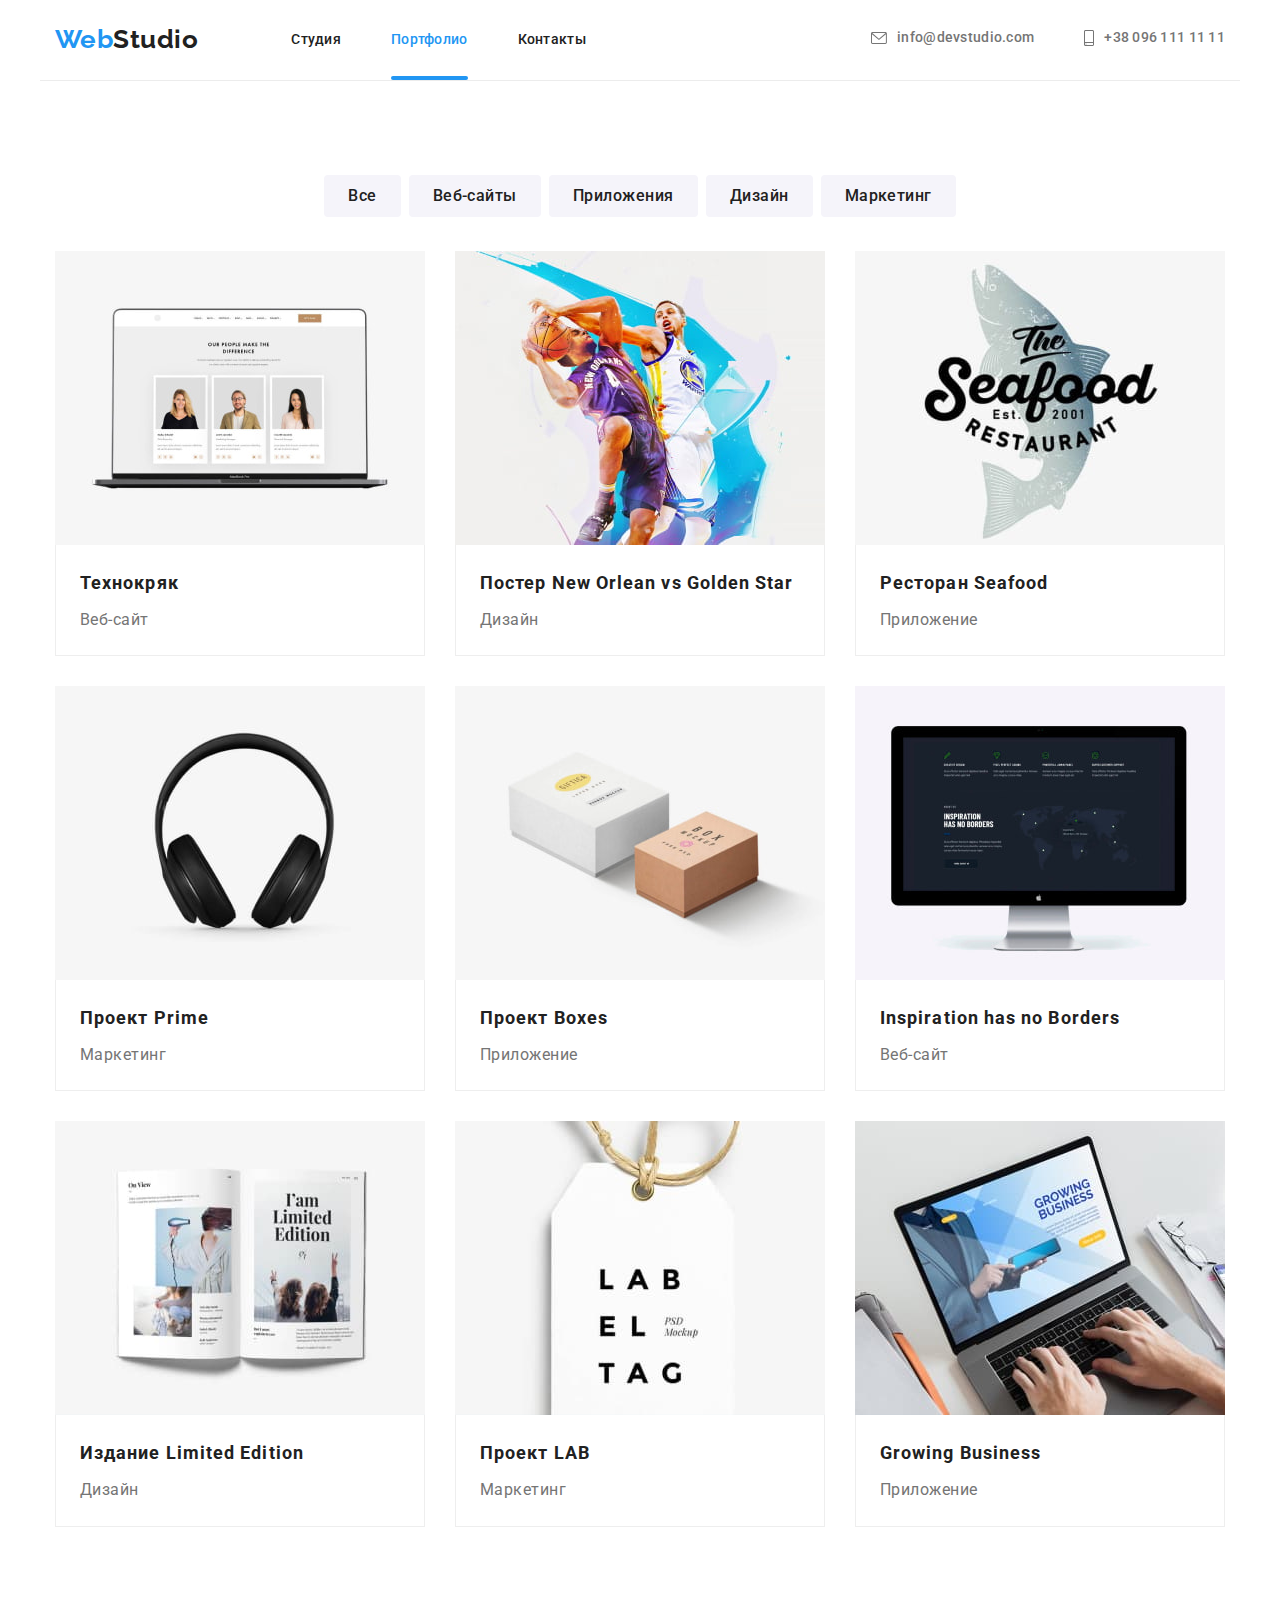
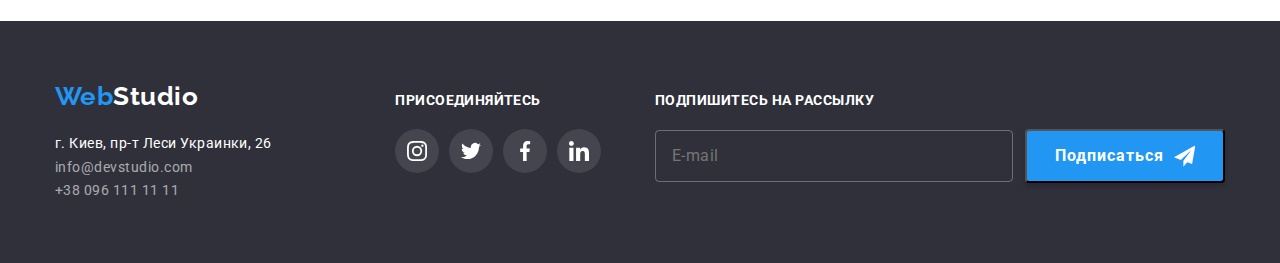
==== portfolio.html @ 42b2bc65 "added @media" ====
<!DOCTYPE html>
<html lang="ru">
    <head>
        <meta charset="UTF-8" />
        <meta name="viewport" content="width=device-width, initial-scale=1.0" />
        <link rel="preconnect" href="https://fonts.gstatic.com" />
        <link
            href="https://fonts.googleapis.com/css2?family=Raleway:wght@400;700&family=Roboto:wght@400;500;700;900&display=swap"
            rel="stylesheet"
        />
        <link rel="stylesheet" href="./css/main.min.css" />
        <title>Портфолио</title>
    </head>
    <body>
        <!--шапка сайта-->
        <header>
            <div class="container main-nav">
                <a href="/" class="logo"
                    ><span class="accent"> Web</span>Studio</a
                >
                <nav class="site-nav">
                    <ul class="nav-list">
                        <li class="nav-list__item">
                            <a href="./index.html" class="nav-list__link"
                                >Студия</a
                            >
                        </li>
                        <li class="nav-list__item">
                            <a href="" class="nav-list__link current"
                                >Портфолио</a
                            >
                        </li>
                        <li class="nav-list__item">
                            <a href="" class="nav-list__link">Контакты</a>
                        </li>
                    </ul>
                </nav>
                <address class="address-nav">
                    <ul class="address-list">
                        <li class="address-list__item">
                            <a
                                href="mailto:info@devstudio.com"
                                class="address-list__link"
                            >
                                <svg class="icon-mail">
                                    <use
                                        href="./images/symbol-defs.svg#icon-envelope"
                                    ></use>
                                </svg>
                                info@devstudio.com</a
                            >
                        </li>
                        <li class="address-list__item">
                            <a
                                href="tel:+380961111111"
                                class="address-list__link"
                            >
                                <svg class="icon-phone">
                                    <use
                                        href="./images/symbol-defs.svg#icon-smartphone"
                                    ></use>
                                </svg>
                                +38 096 111 11 11</a
                            >
                        </li>
                    </ul>
                </address>
            </div>
        </header>
        <main>
            <!--Портфолио-->
            <section class="portfolio container">
                <!-- Фильтр работ -->
                <ul class="button-list">
                    <li class="button-list__item">
                        <button type="button" class="button-list__button">
                            Все
                        </button>
                    </li>
                    <li class="button-list__item">
                        <button type="button" class="button-list__button">
                            Веб-сайты
                        </button>
                    </li>
                    <li class="button-list__item">
                        <button type="button" class="button-list__button">
                            Приложения
                        </button>
                    </li>
                    <li class="button-list__item">
                        <button type="button" class="button-list__button">
                            Дизайн
                        </button>
                    </li>
                    <li class="button-list__item">
                        <button type="button" class="button-list__button">
                            Маркетинг
                        </button>
                    </li>
                </ul>
                <!--Скрыть название секции-->
                <!-- <h1>Примеры работ</h1> -->
                <ul class="portfolio-list">
                    <li class="portfolio-list__item">
                        <a href="" class="portfolio-list__link">
                            <div class="thumb">
                                <img
                                    src="images/portfolio.jpg"
                                    alt="Дизайн веб-сайта Технокряк"
                                />
                                <div class="overlay">
                                    <p class="overlay__description">
                                        Технокряк это современная площадка
                                        распространения коронавируса. Компании
                                        используют эту платформу для цифрового
                                        шпионажа и атак на защищённые сервера
                                        конкурентов.
                                    </p>
                                </div>
                            </div>
                            <div class="card-content">
                                <h2 class="card-content__title">Технокряк</h2>
                                <p class="card-content__description">
                                    Веб-сайт
                                </p>
                            </div>
                        </a>
                    </li>
                    <li class="portfolio-list__item">
                        <a href="" class="portfolio-list__link">
                            <div class="thumb">
                                <img
                                    src="images/portfolio1.jpg"
                                    alt="Пример дизайна постера"
                                />
                                <div class="overlay">
                                    <p class="overlay__description">
                                        Технокряк это современная площадка
                                        распространения коронавируса. Компании
                                        используют эту платформу для цифрового
                                        шпионажа и атак на защищённые сервера
                                        конкурентов.
                                    </p>
                                </div>
                            </div>
                            <div class="card-content">
                                <h2 class="card-content__title">
                                    Постер New Orlean vs Golden Star
                                </h2>
                                <p class="card-content__description">Дизайн</p>
                            </div>
                        </a>
                    </li>
                    <li class="portfolio-list__item">
                        <a href="" class="portfolio-list__link">
                            <div class="thumb">
                                <img
                                    src="images/portfolio2.jpg"
                                    alt="Дизайна приложения Ресторан Seafood"
                                />
                                <div class="overlay">
                                    <p class="overlay__description">
                                        Технокряк это современная площадка
                                        распространения коронавируса. Компании
                                        используют эту платформу для цифрового
                                        шпионажа и атак на защищённые сервера
                                        конкурентов.
                                    </p>
                                </div>
                            </div>
                            <div class="card-content">
                                <h2 class="card-content__title">
                                    Ресторан Seafood
                                </h2>
                                <p class="card-content__description">
                                    Приложение
                                </p>
                            </div>
                        </a>
                    </li>
                    <li class="portfolio-list__item">
                        <a href="" class="portfolio-list__link">
                            <div class="thumb">
                                <img
                                    src="images/portfolio3.jpg"
                                    alt="Дизайн проекта Prime"
                                />
                                <div class="overlay">
                                    <p class="overlay__description">
                                        Технокряк это современная площадка
                                        распространения коронавируса. Компании
                                        используют эту платформу для цифрового
                                        шпионажа и атак на защищённые сервера
                                        конкурентов.
                                    </p>
                                </div>
                            </div>
                            <div class="card-content">
                                <h2 class="card-content__title">
                                    Проект Prime
                                </h2>
                                <p class="card-content__description">
                                    Маркетинг
                                </p>
                            </div>
                        </a>
                    </li>
                    <li class="portfolio-list__item">
                        <a href="" class="portfolio-list__link">
                            <div class="thumb">
                                <img
                                    src="images/portfolio4.jpg"
                                    alt="Приложение Boxes"
                                />
                                <div class="overlay">
                                    <p class="overlay__description">
                                        Технокряк это современная площадка
                                        распространения коронавируса. Компании
                                        используют эту платформу для цифрового
                                        шпионажа и атак на защищённые сервера
                                        конкурентов.
                                    </p>
                                </div>
                            </div>
                            <div class="card-content">
                                <h2 class="card-content__title">
                                    Проект Boxes
                                </h2>
                                <p class="card-content__description">
                                    Приложение
                                </p>
                            </div>
                        </a>
                    </li>
                    <li class="portfolio-list__item">
                        <a href="" class="portfolio-list__link">
                            <div class="thumb">
                                <img
                                    src="images/portfolio5.jpg"
                                    alt="Пример дизайна веб-сайта2"
                                />
                                <div class="overlay">
                                    <p class="overlay__description">
                                        Технокряк это современная площадка
                                        распространения коронавируса. Компании
                                        используют эту платформу для цифрового
                                        шпионажа и атак на защищённые сервера
                                        конкурентов.
                                    </p>
                                </div>
                            </div>
                            <div class="card-content">
                                <h2 class="card-content__title">
                                    Inspiration has no Borders
                                </h2>
                                <p class="card-content__description">
                                    Веб-сайт
                                </p>
                            </div>
                        </a>
                    </li>
                    <li class="portfolio-list__item">
                        <a href="" class="portfolio-list__link">
                            <div class="thumb">
                                <img
                                    src="images/portfolio6.jpg"
                                    alt="Дизайн издания Limited Edition"
                                />
                                <div class="overlay">
                                    <p class="overlay__description">
                                        Технокряк это современная площадка
                                        распространения коронавируса. Компании
                                        используют эту платформу для цифрового
                                        шпионажа и атак на защищённые сервера
                                        конкурентов.
                                    </p>
                                </div>
                            </div>
                            <div class="card-content">
                                <h2 class="card-content__title">
                                    Издание Limited Edition
                                </h2>
                                <p class="card-content__description">Дизайн</p>
                            </div>
                        </a>
                    </li>
                    <li class="portfolio-list__item">
                        <a href="" class="portfolio-list__link">
                            <div class="thumb">
                                <img
                                    src="images/portfolio7.jpg"
                                    alt="Дизайн проекта LAB"
                                />
                                <div class="overlay">
                                    <p class="overlay__description">
                                        Технокряк это современная площадка
                                        распространения коронавируса. Компании
                                        используют эту платформу для цифрового
                                        шпионажа и атак на защищённые сервера
                                        конкурентов.
                                    </p>
                                </div>
                            </div>
                            <div class="card-content">
                                <h2 class="card-content__title">Проект LAB</h2>
                                <p class="card-content__description">
                                    Маркетинг
                                </p>
                            </div>
                        </a>
                    </li>
                    <li class="portfolio-list__item">
                        <a href="" class="portfolio-list__link">
                            <div class="thumb">
                                <img
                                    src="images/portfolio8.jpg"
                                    alt=" Дизайн приложения Growing Business"
                                />
                                <div class="overlay">
                                    <p class="overlay__description">
                                        Технокряк это современная площадка
                                        распространения коронавируса. Компании
                                        используют эту платформу для цифрового
                                        шпионажа и атак на защищённые сервера
                                        конкурентов.
                                    </p>
                                </div>
                            </div>
                            <div class="card-content">
                                <h2 class="card-content__title">
                                    Growing Business
                                </h2>
                                <p class="card-content__description">
                                    Приложение
                                </p>
                            </div>
                        </a>
                    </li>
                </ul>
            </section>
        </main>
        <!--футер-->
        <footer>
            <div class="container">
                <div class="footer-address">
                    <a href="/" class="logo footer__logo"
                        ><span class="accent">Web</span>Studio</a
                    >
                    <ul class="footer-address__list">
                        <li class="footer-address__item">
                            г. Киев, пр-т Леси Украинки, 26
                        </li>
                        <li class="footer-address__item">
                            <a
                                href="mailto:info@devstudio.com"
                                class="footer-address__link"
                                >info@devstudio.com</a
                            >
                        </li>
                        <li class="footer-address__item">
                            <a
                                href="tel:+380961111111"
                                class="footer-address__link"
                                >+38 096 111 11 11</a
                            >
                        </li>
                    </ul>
                </div>
                <div class="footer-social">
                    <p class="footer-social__title">присоединяйтесь</p>
                    <ul class="social-list footer-social__list">
                        <li class="social-list__item">
                            <a href="" class="social-list__link  footer-social__link">
                                <svg class="social-list__icon footer-social__icon">
                                    <use
                                        href="./images/symbol-defs.svg#icon-instagram"
                                    ></use>
                                </svg>
                            </a>
                        </li>
                        <li class="social-list__item">
                            <a href="" class="social-list__link  footer-social__link">
                                <svg class="social-list__icon footer-social__icon">
                                    <use
                                        href="./images/symbol-defs.svg#icon-twitter"
                                    ></use>
                                </svg>
                            </a>
                        </li>
                        <li class="social-list__item">
                            <a href="" class="social-list__link footer-social__link">
                                <svg class="social-list__icon footer-social__icon">
                                    <use
                                        href="./images/symbol-defs.svg#icon-facebook"
                                    ></use>
                                </svg>
                            </a>
                        </li>
                        <li class="social-list__item">
                            <a href="" class="social-list__link footer-social__link">
                                <svg class="social-list__icon footer-social__icon">
                                    <use
                                        href="./images/symbol-defs.svg#icon-linkedin"
                                    ></use>
                                </svg>
                            </a>
                        </li>
                    </ul>
                </div>
                <form class="footer-form">
                    <p class="footer-form__title">Подпишитесь на рассылку</p>
                    <div class="mail-form">
                        <input
                            type="email"
                            class="mail-form__input"
                            name="email"
                            id="email"
                            placeholder="E-mail"
                        />
                        <button type="submit" class="button">
                            Подписаться
                            <svg class="button__icon">
                                <use
                                    href="./images/iconModal-defs.svg#icon-send"
                                ></use>
                            </svg>
                        </button>
                    </div>
                </form>
            </div>
        </footer>
    </body>
</html>
---- css/main.min.css ----
/*! modern-normalize v1.0.0 | MIT License | https://github.com/sindresorhus/modern-normalize */*,*::before,*::after{box-sizing:border-box}:root{-moz-tab-size:4;tab-size:4}html{line-height:1.15;-webkit-text-size-adjust:100%}body{margin:0}body{font-family:system-ui,-apple-system,"Segoe UI",Roboto,Helvetica,Arial,sans-serif,"Apple Color Emoji","Segoe UI Emoji"}hr{height:0;color:inherit}abbr[title]{text-decoration:underline dotted}b,strong{font-weight:bolder}code,kbd,samp,pre{font-family:ui-monospace, SFMono-Regular, Consolas, 'Liberation Mono', Menlo, monospace;font-size:1em}small{font-size:80%}sub,sup{font-size:75%;line-height:0;position:relative;vertical-align:baseline}sub{bottom:-0.25em}sup{top:-0.5em}table{text-indent:0;border-color:inherit}button,input,optgroup,select,textarea{font-family:inherit;font-size:100%;line-height:1.15;margin:0}button,select{text-transform:none}button,[type='button'],[type='reset'],[type='submit']{-webkit-appearance:button}::-moz-focus-inner{border-style:none;padding:0}:-moz-focusring{outline:1px dotted ButtonText}:-moz-ui-invalid{box-shadow:none}legend{padding:0}progress{vertical-align:baseline}::-webkit-inner-spin-button,::-webkit-outer-spin-button{height:auto}[type='search']{-webkit-appearance:textfield;outline-offset:-2px}::-webkit-search-decoration{-webkit-appearance:none}::-webkit-file-upload-button{-webkit-appearance:button;font:inherit}summary{display:list-item}body{color:#757575;background-color:#fff;font-family:Roboto,sans-serif;letter-spacing:0.03em}h1,h2,h3{margin-top:0;margin-bottom:0}h3{margin-bottom:10px}a{text-decoration:none;font-style:normal}ul{list-style:none;padding-left:0;margin-top:0;margin-bottom:0}img{display:block;width:100%;height:auto}.container{padding-left:15px;padding-right:15px;margin:0 auto}@media screen and (min-width: 480px){.container{width:480px}}@media screen and (min-width: 768px){.container{width:768px}}@media screen and (min-width: 1200px){.container{width:1200px}}.header{margin-top:0;margin-bottom:0}.container.main-nav{display:flex;align-items:center}.site-nav{display:flex;align-items:center}.nav-list{display:flex;font-weight:500;font-size:14px;line-height:1.14;letter-spacing:0.02em;margin-top:0;margin-bottom:0;padding-left:0%}.nav-list__item:not(:last-child){margin-right:50px}.nav-list__link{position:relative;display:block;padding:32px 0;color:#212121}.nav-list__link:visited{color:#212121}.nav-list__link,.address-list__link{transition:color 250ms cubic-bezier(0.4, 0, 0.2, 1)}.nav-list__link:hover,.nav-list__link:focus,.nav-list__link.current,.address-list__link:hover,.address-list__link:focus{color:#2196f3}.nav-list__link.current::after{position:absolute;left:0;bottom:0;display:flex;content:"";width:100%;height:4px;background-color:#2196f3;border-radius:2px}.address-list{display:flex;padding-left:0;margin-top:0;margin-bottom:0}.address-nav{margin-left:auto}.address-list__item:not(:last-child){margin-right:50px}.address-list__link{display:inline-flex;align-items:center;color:#757575;font-weight:500;font-size:14px;line-height:1.14;letter-spacing:0.02em}.icon-mail,.icon-phone{fill:currentColor;width:16px;height:12px;margin-right:10px}.icon-phone{width:10px;height:16px}.logo{color:#212121;font-family:Raleway,sans-serif;font-weight:700;font-size:26px;line-height:1.2;margin-top:0;margin-bottom:0;margin-right:93px}.accent{color:#2196f3}.button{display:flex;justify-content:center;align-items:center;margin:auto;padding:10px 28px;width:200px;color:#fff;background-color:#2196f3;box-shadow:0px 4px 4px rgba(0,0,0,0.15);border-radius:4px;font-style:normal;font-weight:700;font-size:16px;line-height:1.87;letter-spacing:0.06em;cursor:pointer}.hero{max-width:1600px;height:600px;margin-right:auto;margin-left:auto;text-align:center;padding-top:200px;padding-bottom:200px;background-color:#2f303a;background-image:linear-gradient(to right, rgba(47,48,58,0.4), rgba(47,48,58,0.4)),url(../images/hero.jpg);background-position:center;background-size:cover}.hero__title{color:#fff;font-weight:900;font-size:44px;line-height:1.36;letter-spacing:0.06em;margin-top:0;margin-bottom:30px}.features .container{padding-top:94px;padding-bottom:94px}.features-list{display:flex}.features-list__item{width:270px}.features-list__item:not(:last-child){margin-right:30px}.icon-background{display:flex;justify-content:center;align-items:center;width:270px;height:120px;margin-bottom:30px;background-color:#f5f4fa}.features__icon{width:70px;height:70px}.features__title{text-transform:uppercase;color:#212121;font-weight:700;font-size:14px;line-height:1.14}.features__description{font-weight:400;font-size:14px;line-height:1.7;margin-top:0;margin-bottom:0}.about-us .container{padding-bottom:94px}.about-us__title{color:#212121;font-weight:700;font-size:36px;line-height:1.16;text-align:center;margin-bottom:50px}.about-us__list{display:flex;padding:0;margin:0}.about-us__item{position:relative;width:370px}.about-us__item:not(:last-child){margin-right:30px}.about-us__description{position:absolute;left:0;bottom:0%;display:inline-flex;justify-content:center;align-items:center;width:370px;height:70px;margin-top:0;margin-bottom:0;color:#fff;background-color:rgba(47,48,58,0.8);font-style:normal;font-weight:700;font-size:14px;line-height:1.14;letter-spacing:0.03em;text-transform:uppercase}.about-team{padding-top:94px;padding-bottom:94px;background-color:#f5f4fa}.about-team__list{display:flex}.about-team__item{width:270px;background-color:#fff;box-shadow:0px 1px 3px rgba(0,0,0,0.12),0px 1px 1px rgba(0,0,0,0.14),0px 2px 1px rgba(0,0,0,0.2);border-radius:0px 0px 4px 4px}.about-team__item:not(:last-child){margin-right:30px}.team-card{padding:30px}.name{margin-bottom:10px;color:#212121;font-weight:500;font-size:16px;line-height:1.9;text-align:center}.position{margin-top:0;margin-bottom:16px;font-weight:400;font-size:16px;line-height:1.9;text-align:center}.social-list{display:flex}.social-list__item:not(:last-child){margin-right:10px}.social-list__link{display:flex;justify-content:center;align-items:center;color:#afb1b8;width:44px;height:44px;border-radius:50%;transition:background-color 250ms cubic-bezier(0.4, 0, 0.2, 1),color 250ms cubic-bezier(0.4, 0, 0.2, 1)}.social-list__link:visited{color:#afb1b8}.social-list__link:hover,.social-list__link:focus{background-color:#2196f3;color:#fff}.social-list__icon{fill:currentColor;width:20px;height:20px}.client{padding-top:94px;padding-bottom:94px}.client-list{display:flex;margin:0}.client-list__item:not(:first-child){margin-left:30px}.client-list__link{display:flex;justify-content:center;align-items:center;color:#afb1b8;width:170px;height:90px;border:1px solid #afb1b8;border-radius:4px;transition:border-color 250ms cubic-bezier(0.4, 0, 0.2, 1),color 250ms cubic-bezier(0.4, 0, 0.2, 1)}.client-list__link:visited{color:#afb1b8}.client-list__link:hover,.client-list__link:focus{border-color:#2196f3;color:#2196f3}.client-list__icon{width:90px;height:45px;fill:currentColor}.backdrop.is-hidden{opacity:0;pointer-events:none}.backdrop{position:fixed;top:0;left:0;width:100%;height:100%;background-color:rgba(0,0,0,0.2);opacity:1;transition:opacity 250ms cubic-bezier(0.4, 0, 0.2, 1)}.modal{position:absolute;top:50%;left:50%;transform:translate(-50%, -50%);min-width:528px;min-height:581px;padding:40px;background-color:#fff}.close{position:absolute;top:8px;right:8px;padding:8px;width:30px;height:30px;color:#000000;background-color:transparent;border:1px solid rgba(0,0,0,0.1);border-radius:50%}.iconClose{position:absolute;top:50%;left:50%;transform:translate(-50%, -50%);width:18px;height:18px;transition:fill 250ms cubic-bezier(0.4, 0, 0.2, 1)}.close:hover .iconClose,.close:focus .iconClose{fill:#2196f3}.inputField{display:block;margin-bottom:10px}.inputBox{position:relative;color:#212121;transition:color 250ms cubic-bezier(0.4, 0, 0.2, 1)}.inputBox:focus-within{color:#2196f3}.form-modal__title{margin-top:0;margin-bottom:12px;color:#212121;font-style:normal;font-weight:700;font-size:20px;line-height:1.15;text-align:center;letter-spacing:0.03em}.inputTitle{display:block;margin-top:0;margin-bottom:4px;font-style:normal;font-weight:400;font-size:12px;line-height:1.16;letter-spacing:0.01em}.inputBox input{width:100%;padding:11px 0 11px 42px;border:1px solid rgba(33,33,33,0.2);border-radius:4px;transition:border-color 250ms cubic-bezier(0.4, 0, 0.2, 1)}.form-modal input:focus,.textareaField textarea:focus{border-color:#2196f3;cursor:pointer;outline:0}.iconFormModal{position:absolute;top:50%;left:12px;transform:translateY(-50%);width:18px;height:18px;fill:currentColor}.textareaField{margin-bottom:20px}.textarea{padding:12px 16px;resize:none;border:1px solid rgba(33,33,33,0.2);border-radius:4px;transition:border-color 250ms cubic-bezier(0.4, 0, 0.2, 1)}.textarea::placeholder{font-size:14px;line-height:1.14;color:rgba(117,117,117,0.5)}.checkboxField{display:flex;justify-content:center;align-items:center;margin-bottom:30px;cursor:pointer}input:checked+.agreement::before{background-color:#2196f3;background-image:url(../images/icon-check.svg);background-origin:border-box}.visually-hidden{position:absolute;clip:rect(0 0 0 0);width:1px;height:1px;margin:-1px}.agreement::before{content:"";display:inline-block;margin-right:8px;width:16px;height:15px;background-image:url(../images/square.svg);background-size:contain;background-repeat:no-repeat;background-position:center}.agreement{display:flex;align-items:center;font-weight:400;font-size:14px;line-height:1.71;letter-spacing:0.03em}.checkboxField a{color:#2196f3;text-decoration:underline}footer{background-color:#2f303a}footer .container{display:flex;justify-content:space-between;align-items:baseline;padding-top:60px;padding-bottom:60px}.footer__logo{display:inline-block;margin-right:0;margin-bottom:20px;color:#fff}.footer-address__list{font-style:normal}.footer-address__link,.footer-address__item{color:rgba(255,255,255,0.6);font-weight:400;font-size:14px;line-height:1.7}.footer-address__item{color:#fff}.footer-social{margin-left:70px}.footer-social__title{margin-top:0;margin-bottom:20px;color:#fff;font-weight:700;font-size:14px;line-height:1.14;letter-spacing:0.03em;text-transform:uppercase}.footer-social__link{background-color:rgba(255,255,255,0.1);transition:background-color 250ms cubic-bezier(0.4, 0, 0.2, 1)}.footer-social__icon{fill:#fff}.footer-form{width:570px}.footer-form__title{display:block;margin-top:0;margin-bottom:20px;font-style:normal;font-weight:700;font-size:14px;line-height:1.14;text-transform:uppercase;color:#fff}.mail-form{display:flex;align-items:center}.mail-form__input{width:358px;padding:15px 0 15px 16px;margin-right:12px;background-color:transparent;font-style:normal;font-weight:400;font-size:16px;line-height:1.25;letter-spacing:0.03em;color:rgba(255,255,255,0.6);border:1px solid rgba(255,255,255,0.3);border-radius:4px}.button__icon{margin-left:10px;width:24px;height:24px}.portfolio.container{padding-top:94px;padding-bottom:94px;border-top:1px solid #ececec}.button-list{display:flex;margin-top:0;margin-bottom:34px;justify-content:center}.button-list__button{color:#212121;background-color:#f5f4fa;font-weight:500;font-size:16px;line-height:1.6;letter-spacing:0.03em;border-radius:4px;border-color:transparent;padding:6px 22px;cursor:pointer;transition:background-color 250ms cubic-bezier(0.4, 0, 0.2, 1),color 250ms cubic-bezier(0.4, 0, 0.2, 1),box-shadow 250ms cubic-bezier(0.4, 0, 0.2, 1)}.button-list__button:hover,.button-list__button:focus{color:#fff;background-color:#2196f3;box-shadow:0px 3px 1px rgba(0,0,0,0.1),0px 1px 2px rgba(0,0,0,0.08),0px 2px 2px rgba(0,0,0,0.12)}.button-list__item:not(:last-child){margin-right:8px}.portfolio-list{padding-left:0;margin-top:0;margin-bottom:0;display:flex;flex-wrap:wrap}.portfolio-list__item{width:calc((100% - 60px) / 3);min-height:404px;margin-right:30px;margin-bottom:30px}.portfolio-list__link{display:block}.portfolio-list__link:hover,.portfolio-list__link:focus{box-shadow:0px 1px 1px rgba(0,0,0,0.12),0px 4px 4px rgba(0,0,0,0.06),1px 4px 6px rgba(0,0,0,0.16)}.portfolio-list__item:nth-child(3n){margin-right:0}.portfolio-list__item:nth-last-child(-n+3){margin-bottom:0}.card-content{border-right-width:1px;border-right-style:solid;border-right-color:#eeeeee;border-bottom-width:1px;border-bottom-style:solid;border-bottom-color:#eeeeee;border-left-width:1px;border-left-style:solid;border-left-color:#eeeeee;padding:20px 24px}.card-content__title{margin-bottom:4px;color:#212121;font-weight:700;font-size:18px;line-height:2;letter-spacing:0.06em}.card-content__description{margin:0;color:#757575;font-weight:400;font-size:16px;line-height:1.9;letter-spacing:0.03em}.thumb{position:relative;overflow:hidden}.overlay{position:absolute;top:0;left:0;transform:translateY(100%);transition:transform 250ms cubic-bezier(0.4, 0, 0.2, 1);width:100%;height:100%;padding:24px 63px;background-color:rgba(33,150,243,0.9)}.portfolio-list__link:hover .overlay{transform:translateY(0)}.overlay__description{margin-top:0;margin-bottom:0;font-style:normal;font-weight:400;font-size:18px;line-height:1.56;letter-spacing:0.03em;color:#fff}
/*# sourceMappingURL=main.min.css.map */
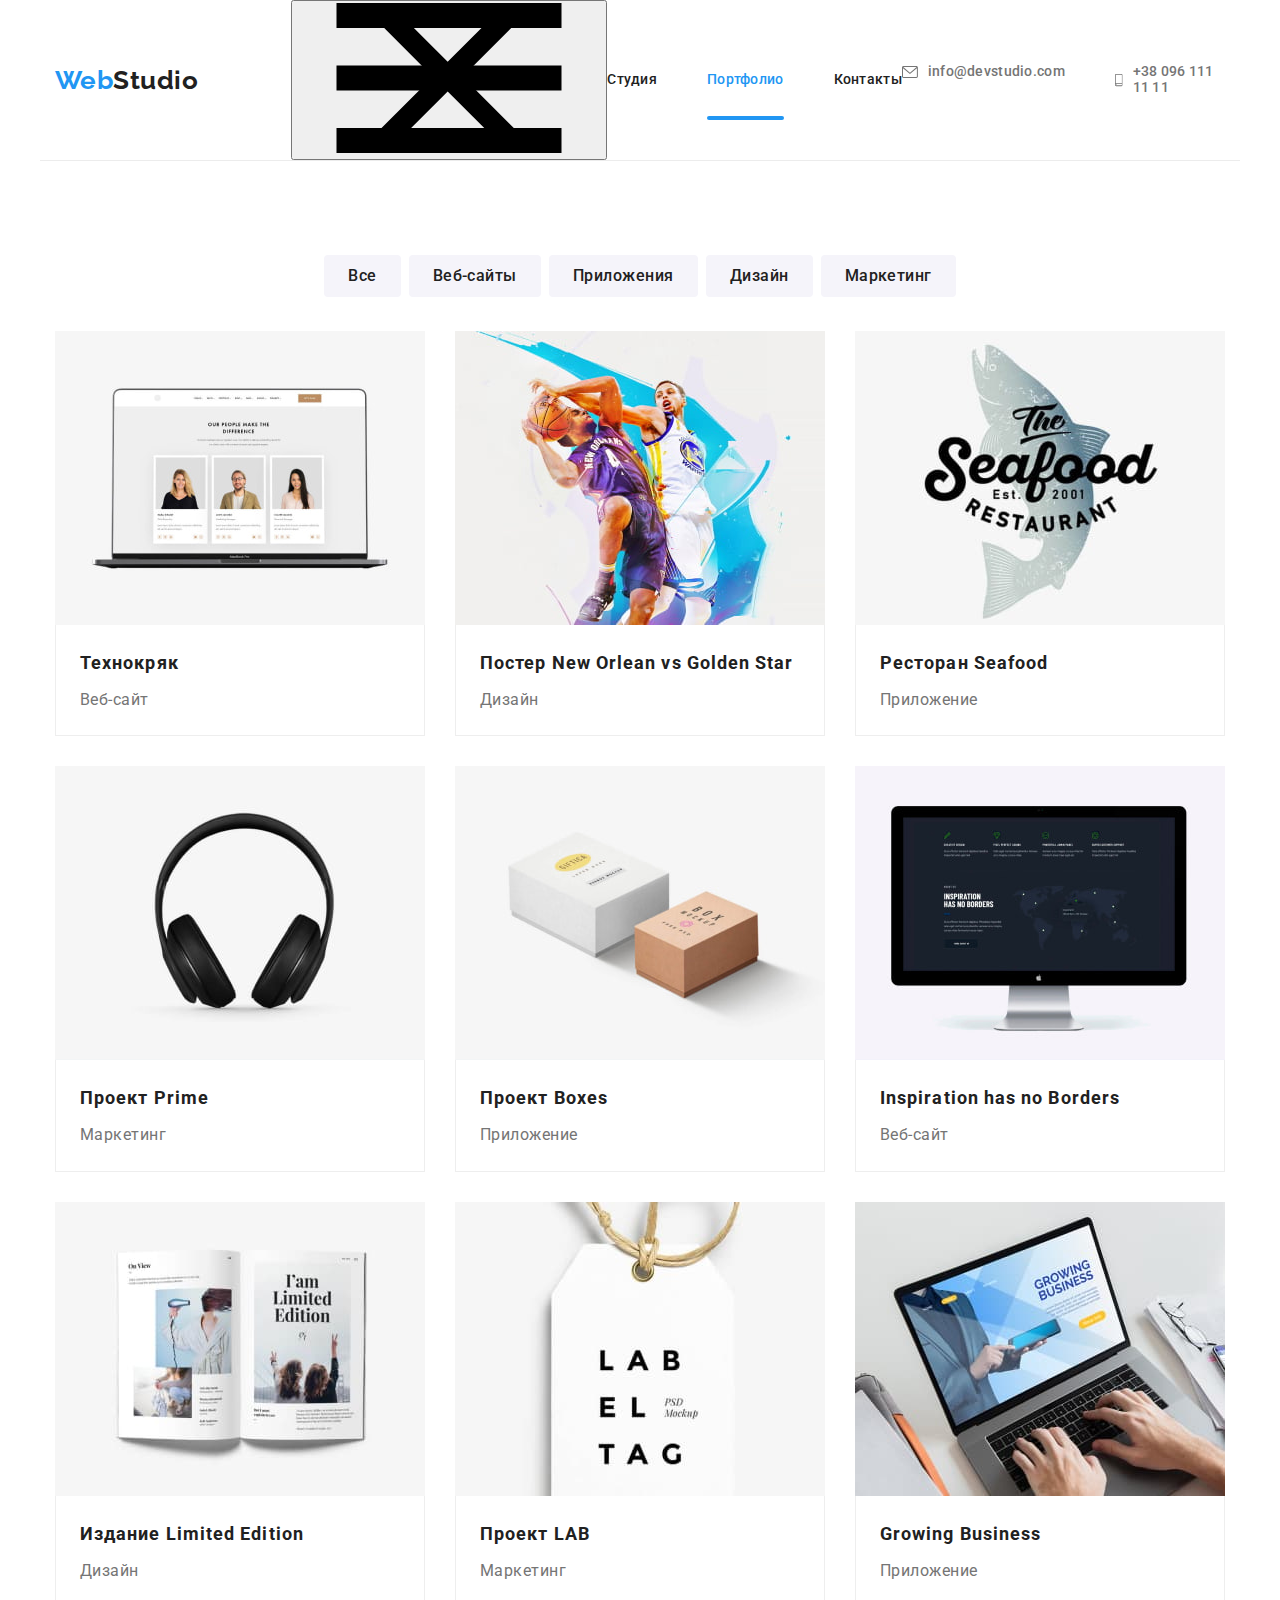
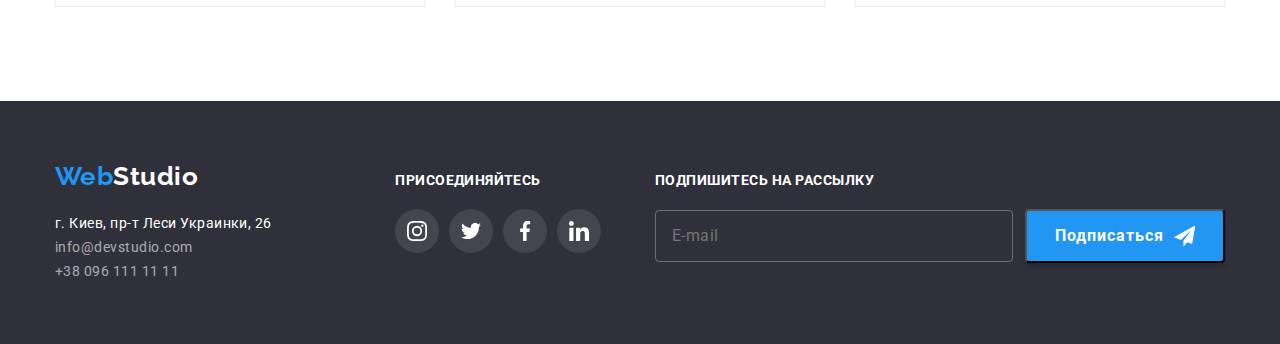
==== commit 9b750b49: "added menu.js" ====
--- a/portfolio.html
+++ b/portfolio.html
@@ -18,6 +18,12 @@
                 <a href="/" class="logo"
                     ><span class="accent"> Web</span>Studio</a
                 >
+                <button type="button" class="menu-button">
+                    <svg class="menu-icon" aria-label="Переключатель мобильного меню">
+                        <use href="./images/iconModal-defs.svg#icon-menu" class="menu-icon"></use>
+                        <use href="./images/iconModal-defs.svg#icon-close_menu" class="menu-close"></use>
+                    </svg>
+                </button>
                 <nav class="site-nav">
                     <ul class="nav-list">
                         <li class="nav-list__item">
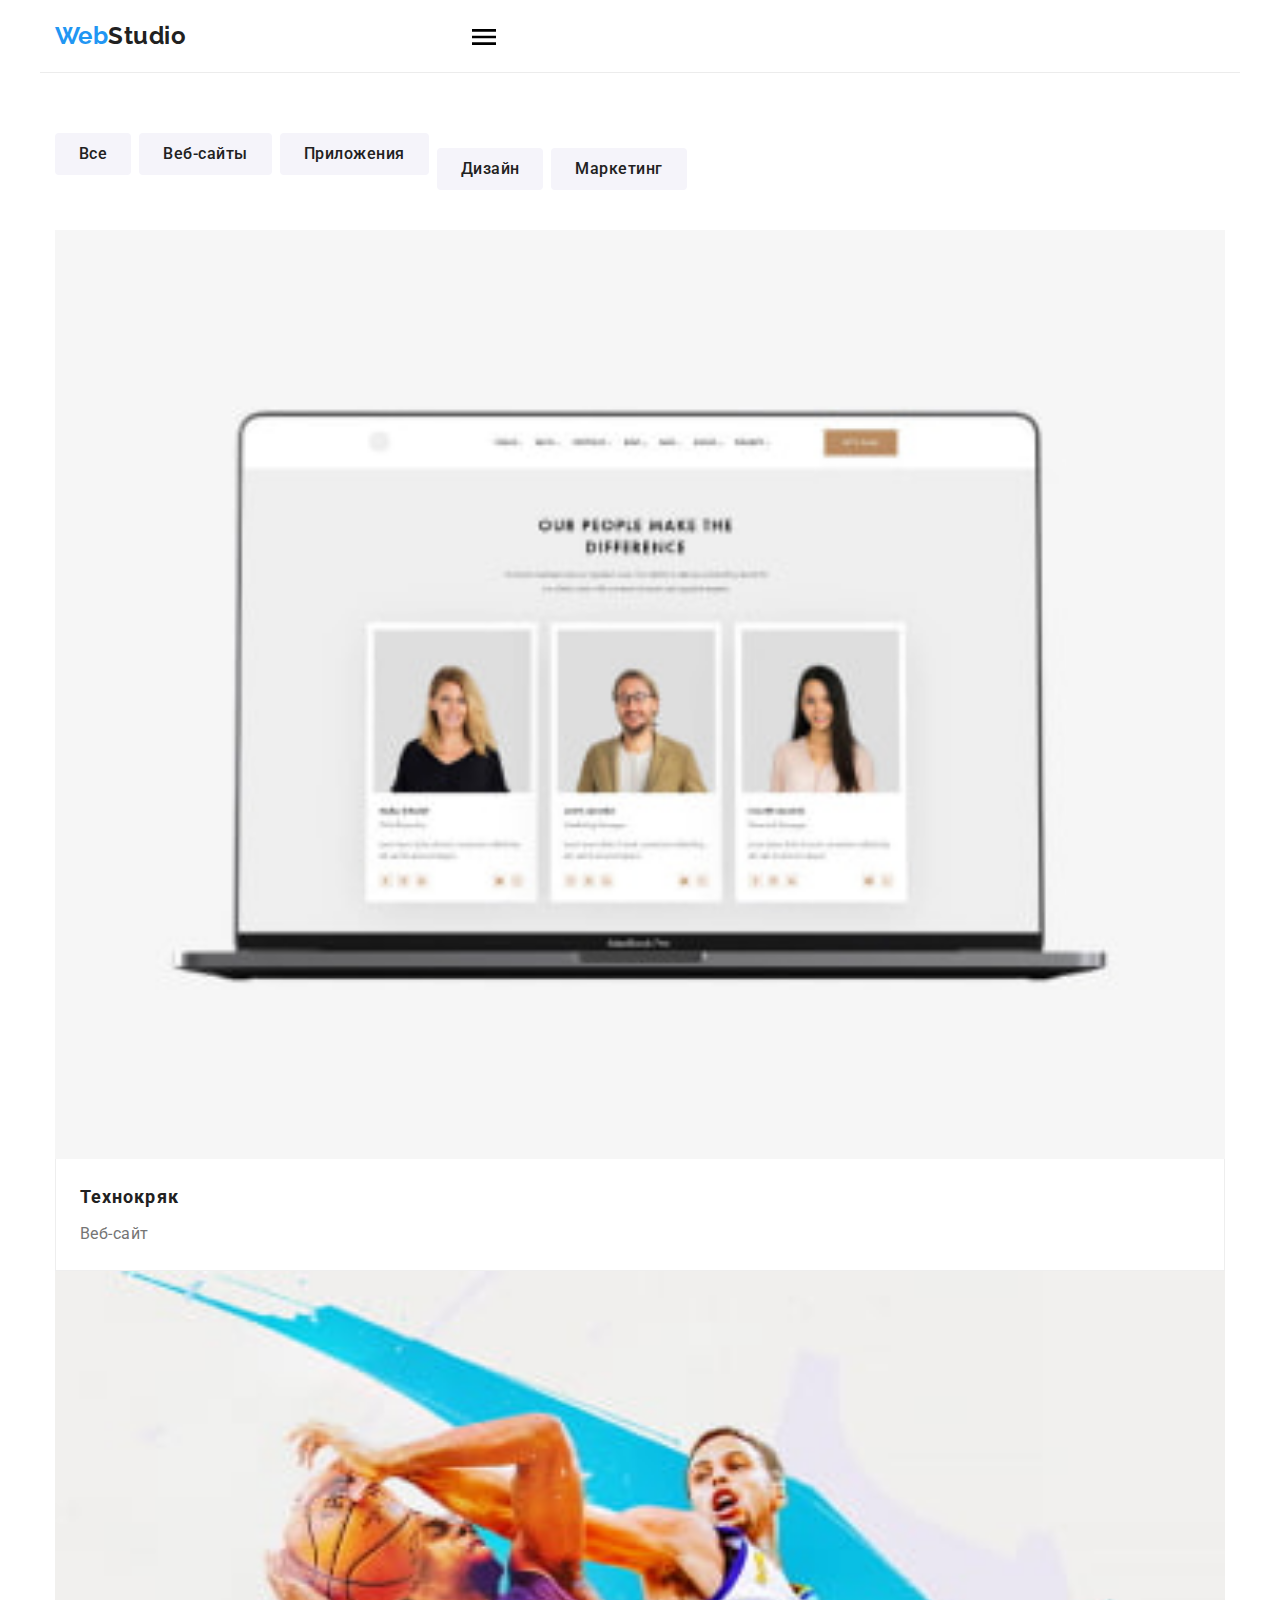
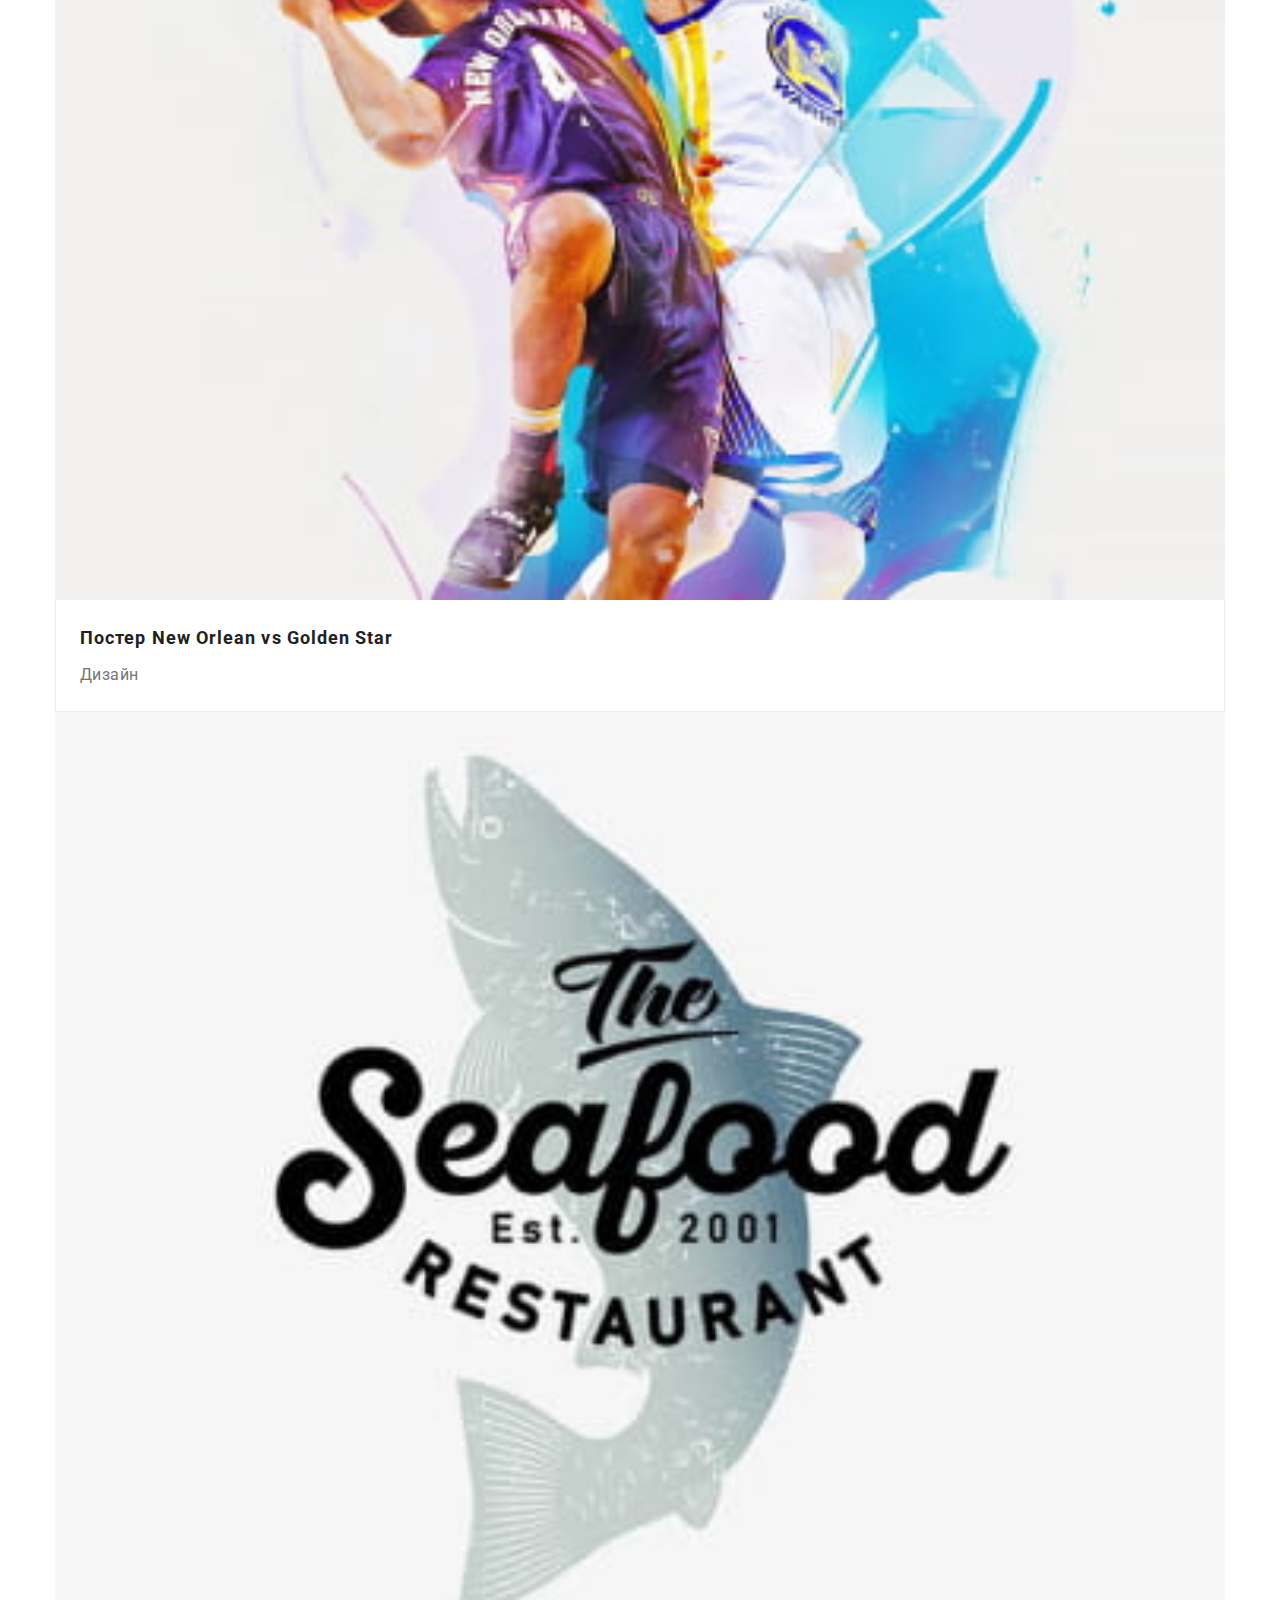
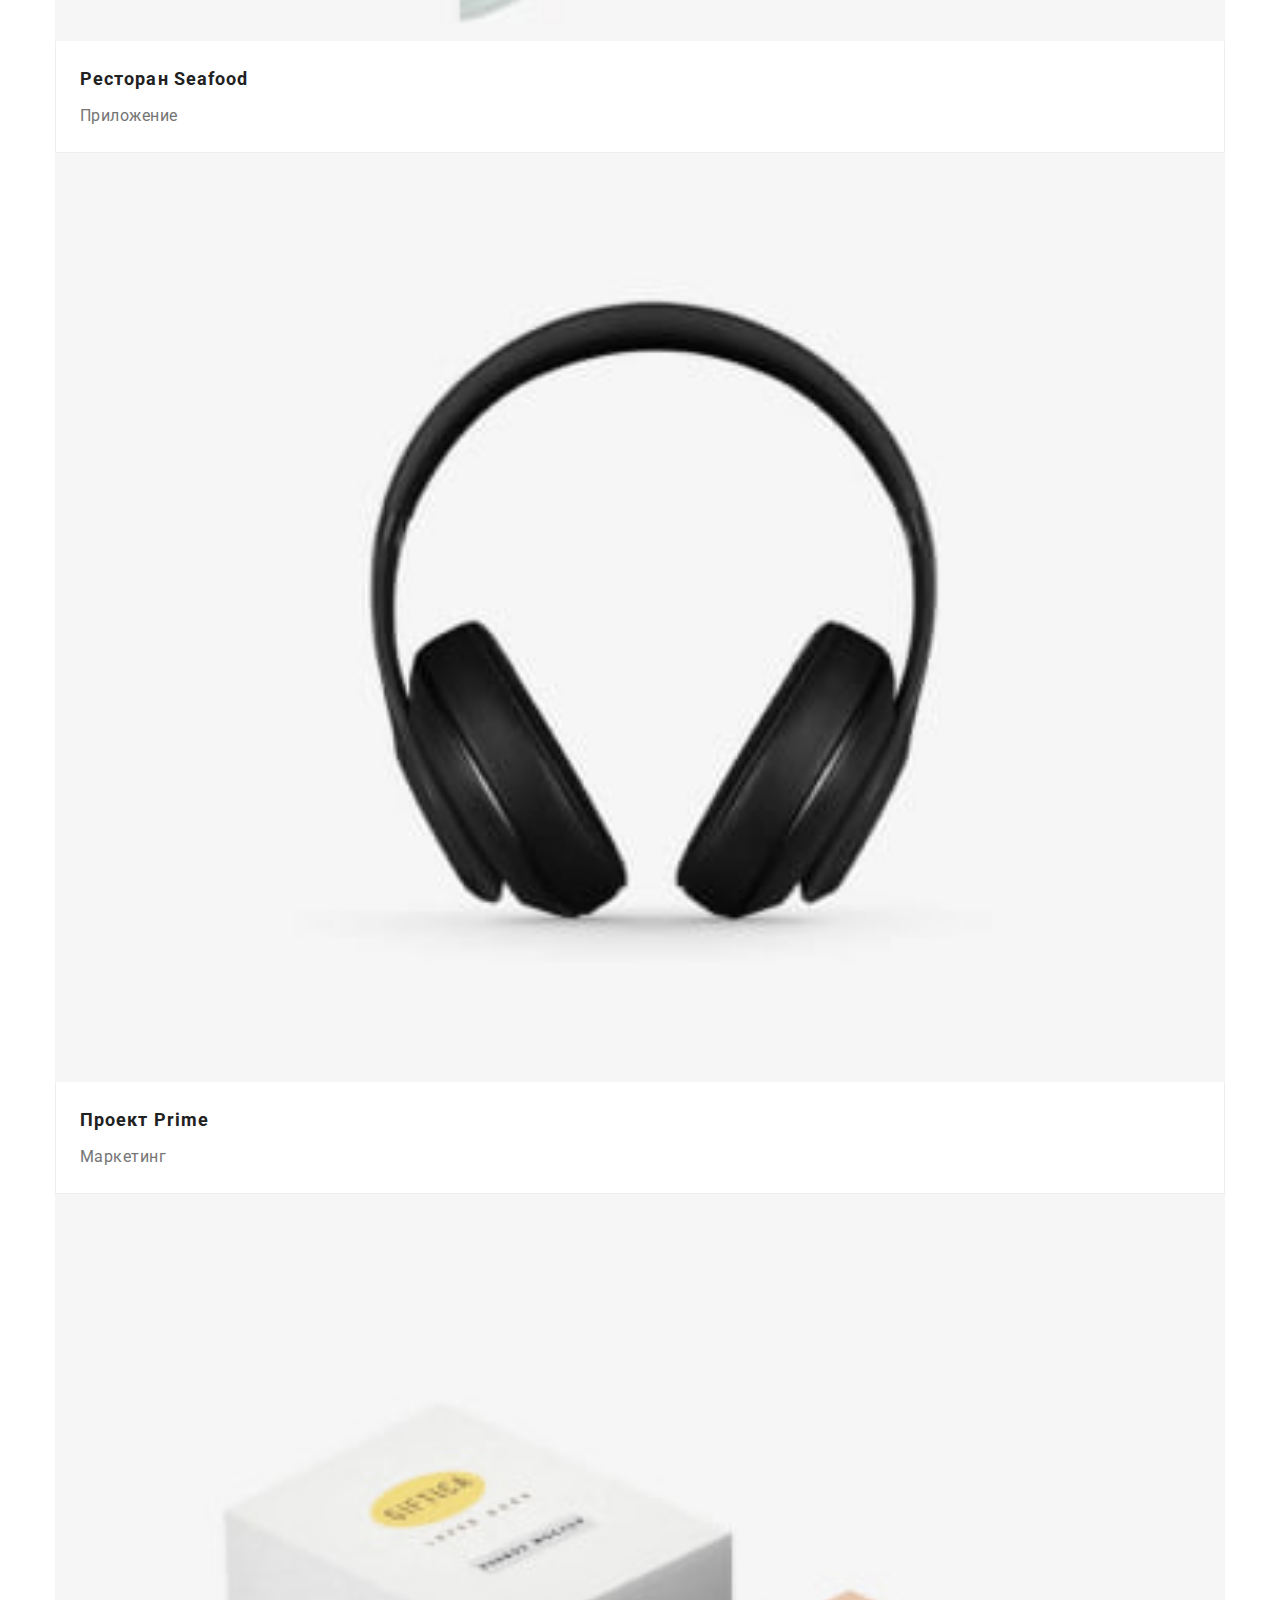
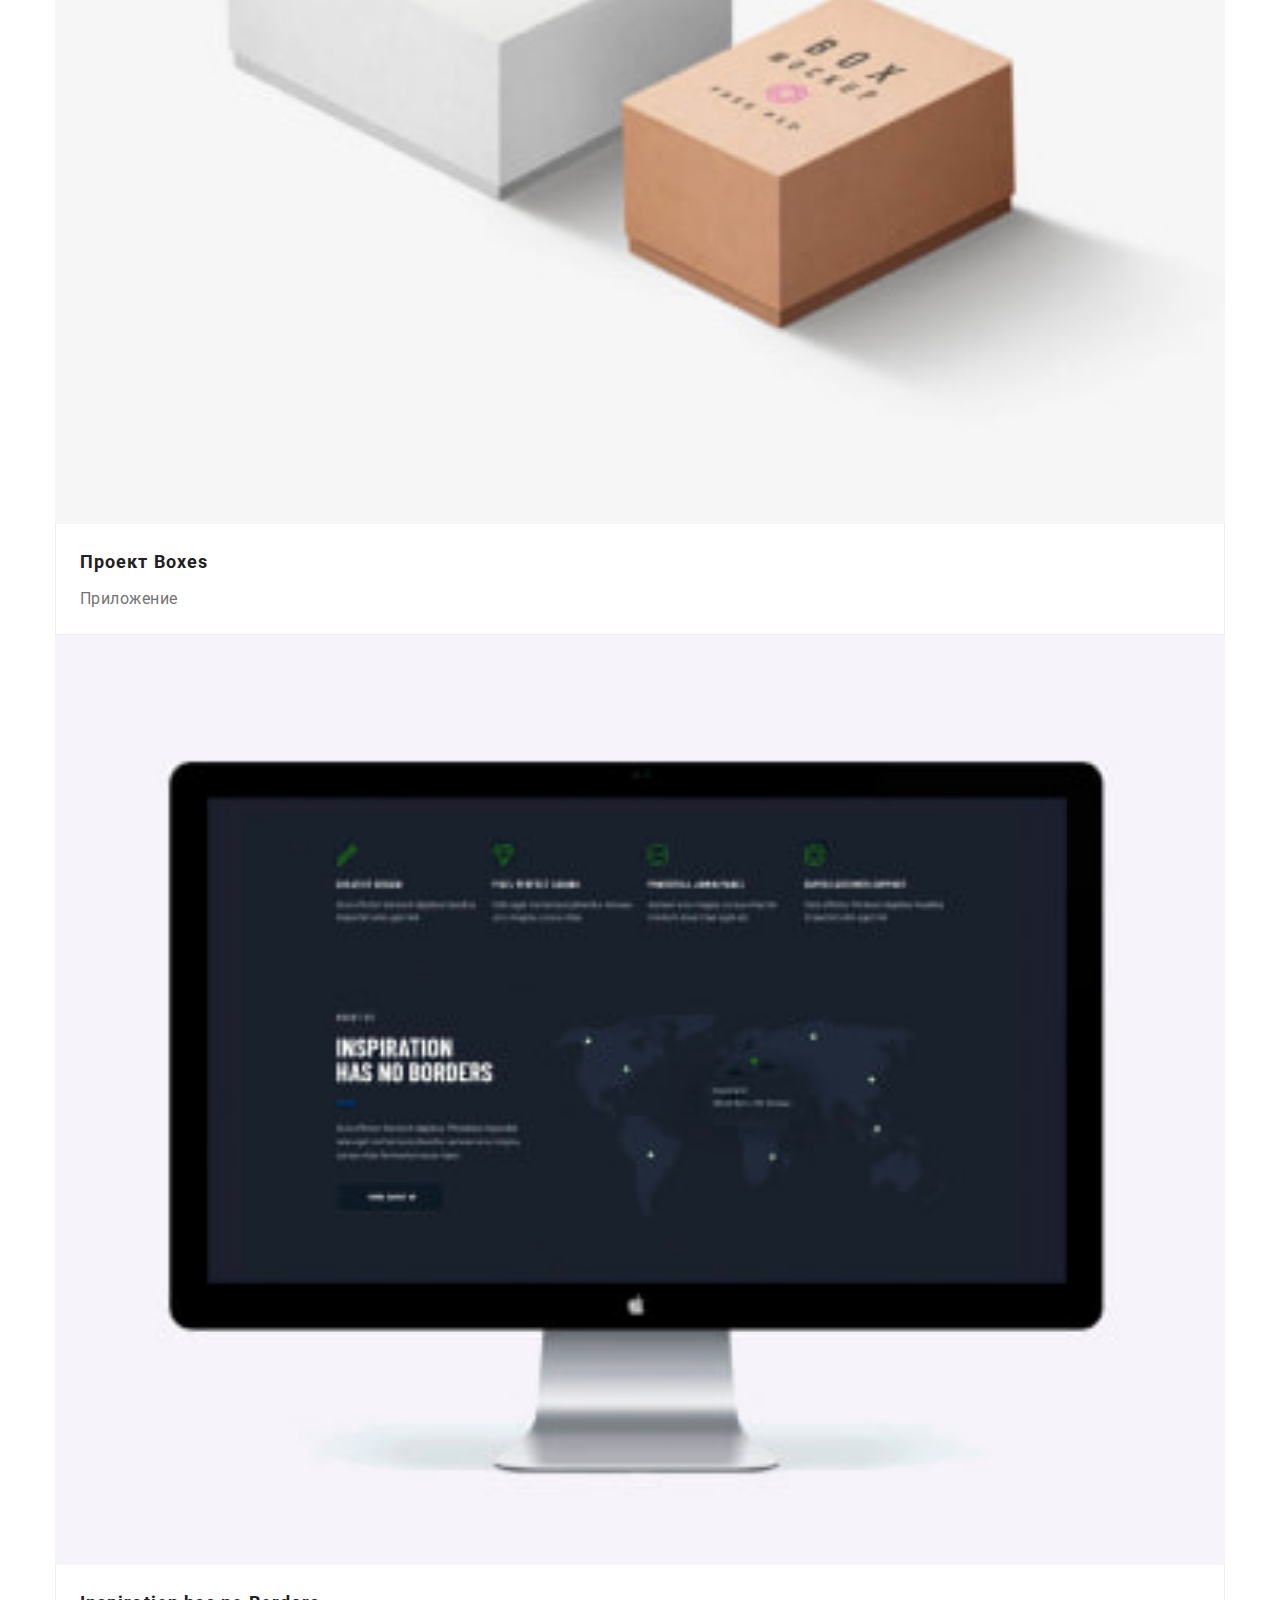
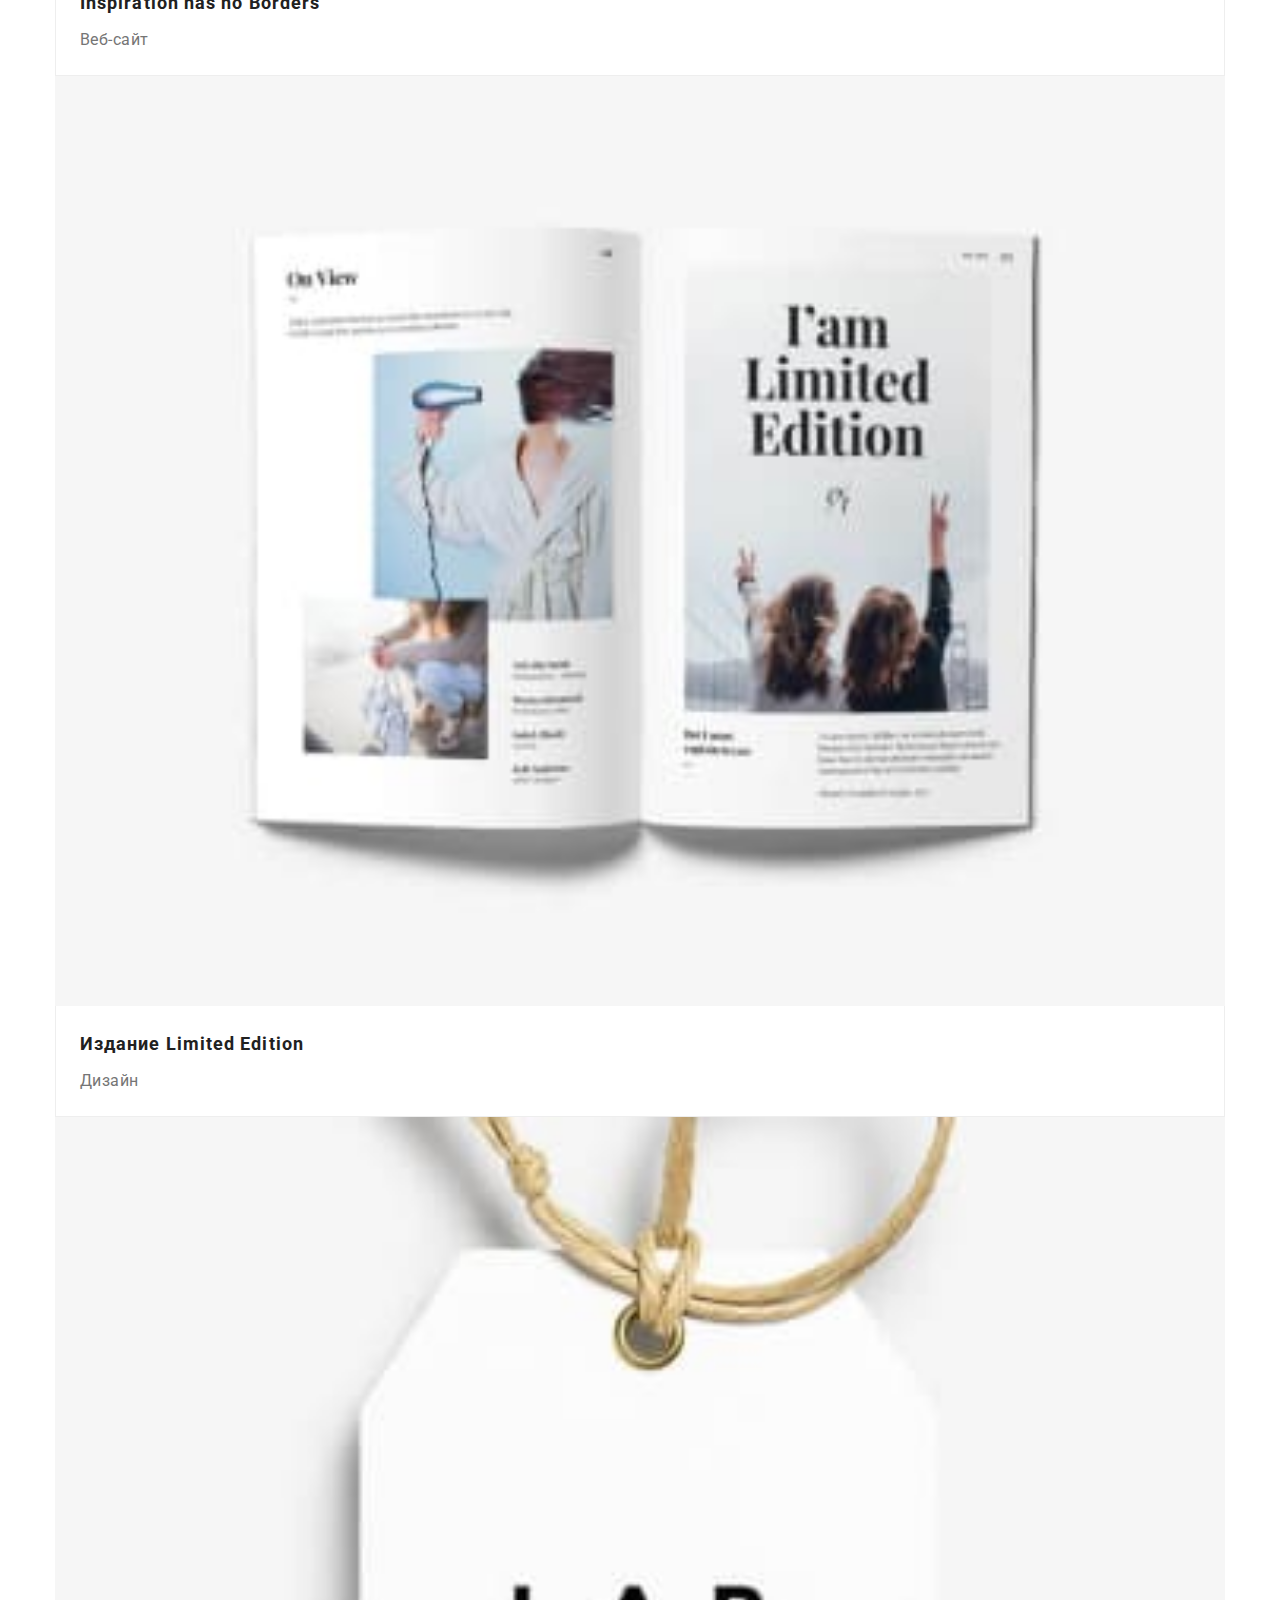
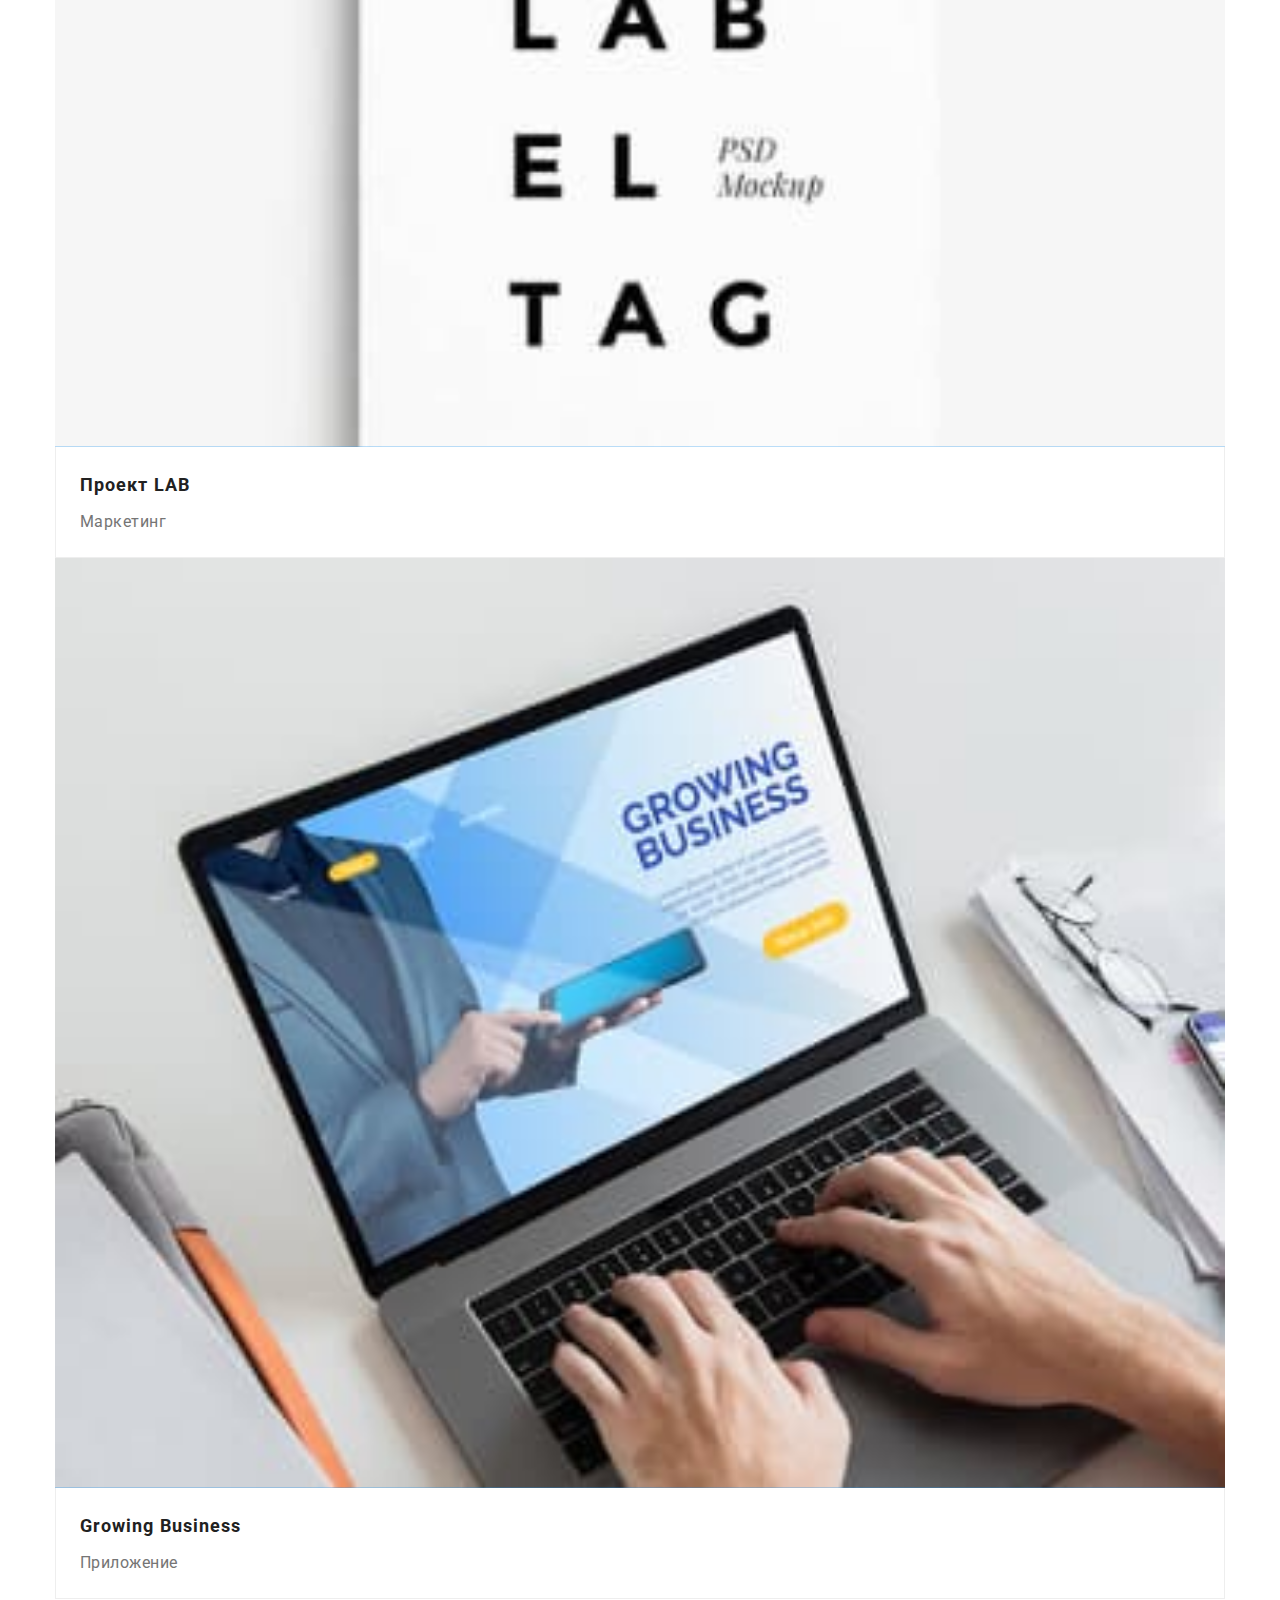
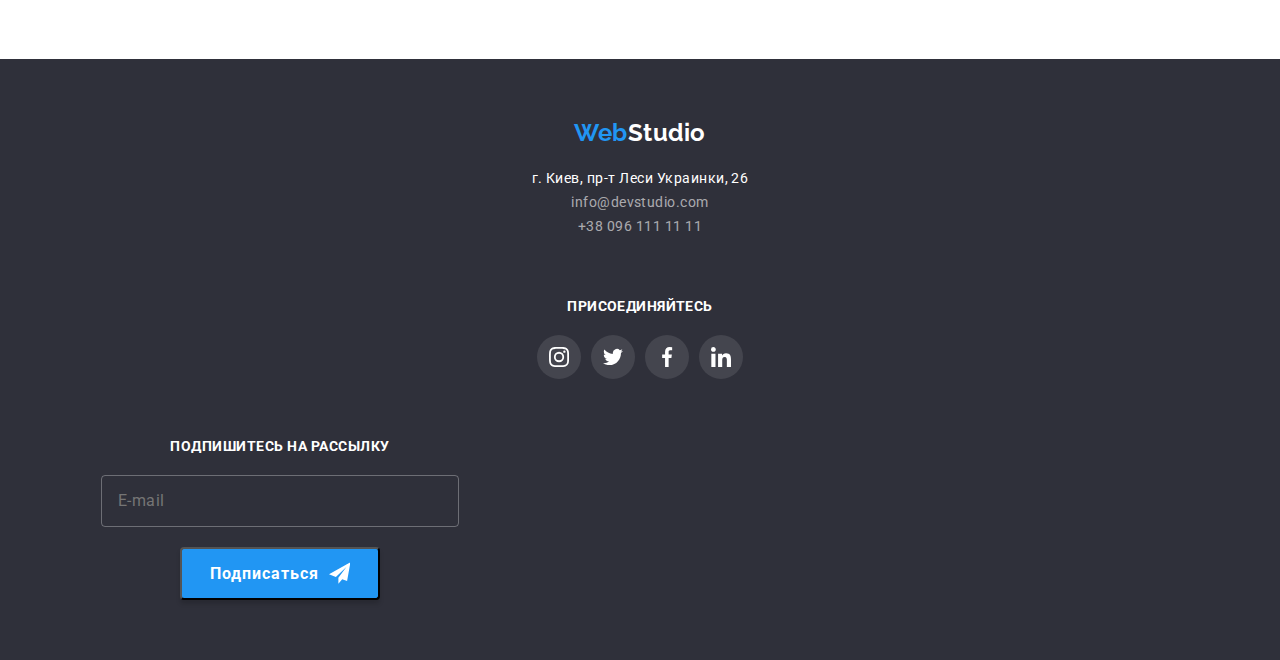
==== commit e9abf874: "mobile version" ====
--- a/portfolio.html
+++ b/portfolio.html
@@ -18,59 +18,63 @@
                 <a href="/" class="logo"
                     ><span class="accent"> Web</span>Studio</a
                 >
-                <button type="button" class="menu-button">
-                    <svg class="menu-icon" aria-label="Переключатель мобильного меню">
-                        <use href="./images/iconModal-defs.svg#icon-menu" class="menu-icon"></use>
+                <button type="button" class="menu-button is-open" data-menu-button>
+                    <svg class="menu-icon" aria-label="Переключатель мобильного меню" aria-controls="menu-container" aria-expanded="false">
+                        <use href="./images/iconModal-defs.svg#icon-menu" class="menu-open"></use>
                         <use href="./images/iconModal-defs.svg#icon-close_menu" class="menu-close"></use>
                     </svg>
                 </button>
-                <nav class="site-nav">
-                    <ul class="nav-list">
-                        <li class="nav-list__item">
-                            <a href="./index.html" class="nav-list__link"
-                                >Студия</a
-                            >
-                        </li>
-                        <li class="nav-list__item">
-                            <a href="" class="nav-list__link current"
-                                >Портфолио</a
-                            >
-                        </li>
-                        <li class="nav-list__item">
-                            <a href="" class="nav-list__link">Контакты</a>
-                        </li>
-                    </ul>
-                </nav>
-                <address class="address-nav">
-                    <ul class="address-list">
-                        <li class="address-list__item">
-                            <a
-                                href="mailto:info@devstudio.com"
-                                class="address-list__link"
-                            >
-                                <svg class="icon-mail">
-                                    <use
-                                        href="./images/symbol-defs.svg#icon-envelope"
-                                    ></use>
-                                </svg>
-                                info@devstudio.com</a
-                            >
-                        </li>
-                        <li class="address-list__item">
-                            <a
-                                href="tel:+380961111111"
-                                class="address-list__link"
-                            >
-                                <svg class="icon-phone">
-                                    <use
-                                        href="./images/symbol-defs.svg#icon-smartphone"
-                                    ></use>
-                                </svg>
-                                +38 096 111 11 11</a
-                            >
-                        </li>
-                    </ul>
-                </address>
+
+                <div class="menu-container" id="menu-container" data-menu>
+                    <nav class="site-nav">
+                        <ul class="nav-list">
+                            <li class="nav-list__item">
+                                <a href="./index.html" class="nav-list__link"
+                                    >Студия</a
+                                >
+                            </li>
+                            <li class="nav-list__item">
+                                <a href="" class="nav-list__link current"
+                                    >Портфолио</a
+                                >
+                            </li>
+                            <li class="nav-list__item">
+                                <a href="" class="nav-list__link">Контакты</a>
+                            </li>
+                        </ul>
+                    </nav>
+                    <address class="address-nav">
+                        <ul class="address-list">
+                            <li class="address-list__item">
+                                <a
+                                    href="mailto:info@devstudio.com"
+                                    class="address-list__link"
+                                >
+                                    <svg class="icon-mail">
+                                        <use
+                                            href="./images/symbol-defs.svg#icon-envelope"
+                                        ></use>
+                                    </svg>
+                                    info@devstudio.com</a
+                                >
+                            </li>
+                            <li class="address-list__item">
+                                <a
+                                    href="tel:+380961111111"
+                                    class="address-list__link"
+                                >
+                                    <svg class="icon-phone">
+                                        <use
+                                            href="./images/symbol-defs.svg#icon-smartphone"
+                                        ></use>
+                                    </svg>
+                                    +38 096 111 11 11</a
+                                >
+                            </li>
+                        </ul>
+                    </address>
+                </div>
+                
             </div>
         </header>
         <main>
@@ -435,5 +439,7 @@
                 </form>
             </div>
         </footer>
+
+        <script src="./js/menu.js"></script>
     </body>
 </html>
--- a/css/main.min.css
+++ b/css/main.min.css
@@ -3,5 +3,5 @@
  Consolas,  'Liberation Mono',  Menlo,- monospace;font-size:1em}small{font-size:80%}sub,sup{font-size:75%;line-height:0;position:relative;vertical-align:baseline}sub{bottom:-0.25em}sup{top:-0.5em}table{text-indent:0;border-color:inherit}button,input,optgroup,select,textarea{font-family:inherit;font-size:100%;line-height:1.15;margin:0}button,select{text-transform:none}button,[type='button'],[type='reset'],[type='submit']{-webkit-appearance:button}::-moz-focus-inner{border-style:none;padding:0}:-moz-focusring{outline:1px dotted ButtonText}:-moz-ui-invalid{box-shadow:none}legend{padding:0}progress{vertical-align:baseline}::-webkit-inner-spin-button,::-webkit-outer-spin-button{height:auto}[type='search']{-webkit-appearance:textfield;outline-offset:-2px}::-webkit-search-decoration{-webkit-appearance:none}::-webkit-file-upload-button{-webkit-appearance:button;font:inherit}summary{display:list-item}body{color:#757575;background-color:#fff;font-family:Roboto,sans-serif;letter-spacing:0.03em}h1,h2,h3{margin-top:0;margin-bottom:0}h3{margin-bottom:10px}a{text-decoration:none;font-style:normal}ul{list-style:none;padding-left:0;margin-top:0;margin-bottom:0}img{display:block;width:100%;height:auto}.container{padding-left:15px;padding-right:15px;margin:0 auto}@media screen and (min-width: 480px){.container{width:480px}}@media screen and (min-width: 768px){.container{width:768px}}@media screen and (min-width: 1200px){.container{width:1200px}}.header{margin-top:0;margin-bottom:0}.container.main-nav{display:flex;align-items:center}.site-nav{display:flex;align-items:center}.nav-list{display:flex;font-weight:500;font-size:14px;line-height:1.14;letter-spacing:0.02em;margin-top:0;margin-bottom:0;padding-left:0%}.nav-list__item:not(:last-child){margin-right:50px}.nav-list__link{position:relative;display:block;padding:32px 0;color:#212121}.nav-list__link:visited{color:#212121}.nav-list__link,.address-list__link{transition:color 250ms cubic-bezier(0.4, 0, 0.2, 1)}.nav-list__link:hover,.nav-list__link:focus,.nav-list__link.current,.address-list__link:hover,.address-list__link:focus{color:#2196f3}.nav-list__link.current::after{position:absolute;left:0;bottom:0;display:flex;content:"";width:100%;height:4px;background-color:#2196f3;border-radius:2px}.address-list{display:flex;padding-left:0;margin-top:0;margin-bottom:0}.address-nav{margin-left:auto}.address-list__item:not(:last-child){margin-right:50px}.address-list__link{display:inline-flex;align-items:center;color:#757575;font-weight:500;font-size:14px;line-height:1.14;letter-spacing:0.02em}.icon-mail,.icon-phone{fill:currentColor;width:16px;height:12px;margin-right:10px}.icon-phone{width:10px;height:16px}.logo{color:#212121;font-family:Raleway,sans-serif;font-weight:700;font-size:26px;line-height:1.2;margin-top:0;margin-bottom:0;margin-right:93px}.accent{color:#2196f3}.button{display:flex;justify-content:center;align-items:center;margin:auto;padding:10px 28px;width:200px;color:#fff;background-color:#2196f3;box-shadow:0px 4px 4px rgba(0,0,0,0.15);border-radius:4px;font-style:normal;font-weight:700;font-size:16px;line-height:1.87;letter-spacing:0.06em;cursor:pointer}.hero{max-width:1600px;height:600px;margin-right:auto;margin-left:auto;text-align:center;padding-top:200px;padding-bottom:200px;background-color:#2f303a;background-image:linear-gradient(to right, rgba(47,48,58,0.4), rgba(47,48,58,0.4)),url(../images/hero.jpg);background-position:center;background-size:cover}.hero__title{color:#fff;font-weight:900;font-size:44px;line-height:1.36;letter-spacing:0.06em;margin-top:0;margin-bottom:30px}.features .container{padding-top:94px;padding-bottom:94px}.features-list{display:flex}.features-list__item{width:270px}.features-list__item:not(:last-child){margin-right:30px}.icon-background{display:flex;justify-content:center;align-items:center;width:270px;height:120px;margin-bottom:30px;background-color:#f5f4fa}.features__icon{width:70px;height:70px}.features__title{text-transform:uppercase;color:#212121;font-weight:700;font-size:14px;line-height:1.14}.features__description{font-weight:400;font-size:14px;line-height:1.7;margin-top:0;margin-bottom:0}.about-us .container{padding-bottom:94px}.about-us__title{color:#212121;font-weight:700;font-size:36px;line-height:1.16;text-align:center;margin-bottom:50px}.about-us__list{display:flex;padding:0;margin:0}.about-us__item{position:relative;width:370px}.about-us__item:not(:last-child){margin-right:30px}.about-us__description{position:absolute;left:0;bottom:0%;display:inline-flex;justify-content:center;align-items:center;width:370px;height:70px;margin-top:0;margin-bottom:0;color:#fff;background-color:rgba(47,48,58,0.8);font-style:normal;font-weight:700;font-size:14px;line-height:1.14;letter-spacing:0.03em;text-transform:uppercase}.about-team{padding-top:94px;padding-bottom:94px;background-color:#f5f4fa}.about-team__list{display:flex}.about-team__item{width:270px;background-color:#fff;box-shadow:0px 1px 3px rgba(0,0,0,0.12),0px 1px 1px rgba(0,0,0,0.14),0px 2px 1px rgba(0,0,0,0.2);border-radius:0px 0px 4px 4px}.about-team__item:not(:last-child){margin-right:30px}.team-card{padding:30px}.name{margin-bottom:10px;color:#212121;font-weight:500;font-size:16px;line-height:1.9;text-align:center}.position{margin-top:0;margin-bottom:16px;font-weight:400;font-size:16px;line-height:1.9;text-align:center}.social-list{display:flex}.social-list__item:not(:last-child){margin-right:10px}.social-list__link{display:flex;justify-content:center;align-items:center;color:#afb1b8;width:44px;height:44px;border-radius:50%;transition:background-color 250ms cubic-bezier(0.4, 0, 0.2, 1),color 250ms cubic-bezier(0.4, 0, 0.2, 1)}.social-list__link:visited{color:#afb1b8}.social-list__link:hover,.social-list__link:focus{background-color:#2196f3;color:#fff}.social-list__icon{fill:currentColor;width:20px;height:20px}.client{padding-top:94px;padding-bottom:94px}.client-list{display:flex;margin:0}.client-list__item:not(:first-child){margin-left:30px}.client-list__link{display:flex;justify-content:center;align-items:center;color:#afb1b8;width:170px;height:90px;border:1px solid #afb1b8;border-radius:4px;transition:border-color 250ms cubic-bezier(0.4, 0, 0.2, 1),color 250ms cubic-bezier(0.4, 0, 0.2, 1)}.client-list__link:visited{color:#afb1b8}.client-list__link:hover,.client-list__link:focus{border-color:#2196f3;color:#2196f3}.client-list__icon{width:90px;height:45px;fill:currentColor}.backdrop.is-hidden{opacity:0;pointer-events:none}.backdrop{position:fixed;top:0;left:0;width:100%;height:100%;background-color:rgba(0,0,0,0.2);opacity:1;transition:opacity 250ms cubic-bezier(0.4, 0, 0.2, 1)}.modal{position:absolute;top:50%;left:50%;transform:translate(-50%, -50%);min-width:528px;min-height:581px;padding:40px;background-color:#fff}.close{position:absolute;top:8px;right:8px;padding:8px;width:30px;height:30px;color:#000000;background-color:transparent;border:1px solid rgba(0,0,0,0.1);border-radius:50%}.iconClose{position:absolute;top:50%;left:50%;transform:translate(-50%, -50%);width:18px;height:18px;transition:fill 250ms cubic-bezier(0.4, 0, 0.2, 1)}.close:hover .iconClose,.close:focus .iconClose{fill:#2196f3}.inputField{display:block;margin-bottom:10px}.inputBox{position:relative;color:#212121;transition:color 250ms cubic-bezier(0.4, 0, 0.2, 1)}.inputBox:focus-within{color:#2196f3}.form-modal__title{margin-top:0;margin-bottom:12px;color:#212121;font-style:normal;font-weight:700;font-size:20px;line-height:1.15;text-align:center;letter-spacing:0.03em}.inputTitle{display:block;margin-top:0;margin-bottom:4px;font-style:normal;font-weight:400;font-size:12px;line-height:1.16;letter-spacing:0.01em}.inputBox input{width:100%;padding:11px 0 11px 42px;border:1px solid rgba(33,33,33,0.2);border-radius:4px;transition:border-color 250ms cubic-bezier(0.4, 0, 0.2, 1)}.form-modal input:focus,.textareaField textarea:focus{border-color:#2196f3;cursor:pointer;outline:0}.iconFormModal{position:absolute;top:50%;left:12px;transform:translateY(-50%);width:18px;height:18px;fill:currentColor}.textareaField{margin-bottom:20px}.textarea{padding:12px 16px;resize:none;border:1px solid rgba(33,33,33,0.2);border-radius:4px;transition:border-color 250ms cubic-bezier(0.4, 0, 0.2, 1)}.textarea::placeholder{font-size:14px;line-height:1.14;color:rgba(117,117,117,0.5)}.checkboxField{display:flex;justify-content:center;align-items:center;margin-bottom:30px;cursor:pointer}input:checked+.agreement::before{background-color:#2196f3;background-image:url(../images/icon-check.svg);background-origin:border-box}.visually-hidden{position:absolute;clip:rect(0 0 0 0);width:1px;height:1px;margin:-1px}.agreement::before{content:"";display:inline-block;margin-right:8px;width:16px;height:15px;background-image:url(../images/square.svg);background-size:contain;background-repeat:no-repeat;background-position:center}.agreement{display:flex;align-items:center;font-weight:400;font-size:14px;line-height:1.71;letter-spacing:0.03em}.checkboxField a{color:#2196f3;text-decoration:underline}footer{background-color:#2f303a}footer .container{display:flex;justify-content:space-between;align-items:baseline;padding-top:60px;padding-bottom:60px}.footer__logo{display:inline-block;margin-right:0;margin-bottom:20px;color:#fff}.footer-address__list{font-style:normal}.footer-address__link,.footer-address__item{color:rgba(255,255,255,0.6);font-weight:400;font-size:14px;line-height:1.7}.footer-address__item{color:#fff}.footer-social{margin-left:70px}.footer-social__title{margin-top:0;margin-bottom:20px;color:#fff;font-weight:700;font-size:14px;line-height:1.14;letter-spacing:0.03em;text-transform:uppercase}.footer-social__link{background-color:rgba(255,255,255,0.1);transition:background-color 250ms cubic-bezier(0.4, 0, 0.2, 1)}.footer-social__icon{fill:#fff}.footer-form{width:570px}.footer-form__title{display:block;margin-top:0;margin-bottom:20px;font-style:normal;font-weight:700;font-size:14px;line-height:1.14;text-transform:uppercase;color:#fff}.mail-form{display:flex;align-items:center}.mail-form__input{width:358px;padding:15px 0 15px 16px;margin-right:12px;background-color:transparent;font-style:normal;font-weight:400;font-size:16px;line-height:1.25;letter-spacing:0.03em;color:rgba(255,255,255,0.6);border:1px solid rgba(255,255,255,0.3);border-radius:4px}.button__icon{margin-left:10px;width:24px;height:24px}.portfolio.container{padding-top:94px;padding-bottom:94px;border-top:1px solid #ececec}.button-list{display:flex;margin-top:0;margin-bottom:34px;justify-content:center}.button-list__button{color:#212121;background-color:#f5f4fa;font-weight:500;font-size:16px;line-height:1.6;letter-spacing:0.03em;border-radius:4px;border-color:transparent;padding:6px 22px;cursor:pointer;transition:background-color 250ms cubic-bezier(0.4, 0, 0.2, 1),color 250ms cubic-bezier(0.4, 0, 0.2, 1),box-shadow 250ms cubic-bezier(0.4, 0, 0.2, 1)}.button-list__button:hover,.button-list__button:focus{color:#fff;background-color:#2196f3;box-shadow:0px 3px 1px rgba(0,0,0,0.1),0px 1px 2px rgba(0,0,0,0.08),0px 2px 2px rgba(0,0,0,0.12)}.button-list__item:not(:last-child){margin-right:8px}.portfolio-list{padding-left:0;margin-top:0;margin-bottom:0;display:flex;flex-wrap:wrap}.portfolio-list__item{width:calc((100% - 60px) / 3);min-height:404px;margin-right:30px;margin-bottom:30px}.portfolio-list__link{display:block}.portfolio-list__link:hover,.portfolio-list__link:focus{box-shadow:0px 1px 1px rgba(0,0,0,0.12),0px 4px 4px rgba(0,0,0,0.06),1px 4px 6px rgba(0,0,0,0.16)}.portfolio-list__item:nth-child(3n){margin-right:0}.portfolio-list__item:nth-last-child(-n+3){margin-bottom:0}.card-content{border-right-width:1px;border-right-style:solid;border-right-color:#eeeeee;border-bottom-width:1px;border-bottom-style:solid;border-bottom-color:#eeeeee;border-left-width:1px;border-left-style:solid;border-left-color:#eeeeee;padding:20px 24px}.card-content__title{margin-bottom:4px;color:#212121;font-weight:700;font-size:18px;line-height:2;letter-spacing:0.06em}.card-content__description{margin:0;color:#757575;font-weight:400;font-size:16px;line-height:1.9;letter-spacing:0.03em}.thumb{position:relative;overflow:hidden}.overlay{position:absolute;top:0;left:0;transform:translateY(100%);transition:transform 250ms cubic-bezier(0.4, 0, 0.2, 1);width:100%;height:100%;padding:24px 63px;background-color:rgba(33,150,243,0.9)}.portfolio-list__link:hover .overlay{transform:translateY(0)}.overlay__description{margin-top:0;margin-bottom:0;font-style:normal;font-weight:400;font-size:18px;line-height:1.56;letter-spacing:0.03em;color:#fff}
+ monospace;font-size:1em}small{font-size:80%}sub,sup{font-size:75%;line-height:0;position:relative;vertical-align:baseline}sub{bottom:-0.25em}sup{top:-0.5em}table{text-indent:0;border-color:inherit}button,input,optgroup,select,textarea{font-family:inherit;font-size:100%;line-height:1.15;margin:0}button,select{text-transform:none}button,[type='button'],[type='reset'],[type='submit']{-webkit-appearance:button}::-moz-focus-inner{border-style:none;padding:0}:-moz-focusring{outline:1px dotted ButtonText}:-moz-ui-invalid{box-shadow:none}legend{padding:0}progress{vertical-align:baseline}::-webkit-inner-spin-button,::-webkit-outer-spin-button{height:auto}[type='search']{-webkit-appearance:textfield;outline-offset:-2px}::-webkit-search-decoration{-webkit-appearance:none}::-webkit-file-upload-button{-webkit-appearance:button;font:inherit}summary{display:list-item}body{color:#757575;background-color:#fff;font-family:Roboto,sans-serif;letter-spacing:0.03em}body.modal-open{overflow:hidden}h1,h2,h3{margin-top:0;margin-bottom:0}h3{margin-bottom:10px}a{text-decoration:none;font-style:normal}ul{list-style:none;padding-left:0;margin-top:0;margin-bottom:0}img{display:block;width:100%;height:auto}.container{padding-left:15px;padding-right:15px;margin:0 auto}@media screen and (min-width: 480px){.container{width:480px}}@media screen and (min-width: 768px){.container{width:768px}}@media screen and (min-width: 1200px){.container{width:1200px}}.header{position:relative}.main-nav{padding-top:16px;padding-bottom:16px;display:flex;align-items:center}.menu-button{display:inline-flex;margin-left:278px;width:40px;height:40px;padding:12px 8px;background-color:transparent;border:none}.menu-icon{width:25px;height:18px}.menu-close{width:18px;height:18px;display:block;fill:currentColor}.menu-button.is-open .menu-close{display:none}.menu-open{width:24px;height:16px;display:none;fill:currentColor}.menu-button.is-open .menu-open{display:block}.menu-container{position:absolute;top:100%;left:0;width:100%;display:none;background-color:#fff;border-top:1px solid #ECECEC;box-shadow:0px 4px 8px rgba(0,0,0,0.04),0px 2px 4px rgba(0,0,0,0.08),0px 1px 3px rgba(0,0,0,0.16)}.menu-container.is-open{display:block;padding-top:60px;padding-bottom:60px}.nav-list{text-align:center;font-weight:500;font-size:18px;line-height:1.17;letter-spacing:0.02em;padding-left:0;margin-bottom:60px}.nav-list__item:not(:last-child){margin-bottom:40px}.nav-list__link{position:relative;display:inline-block;color:#212121;padding-bottom:8px}.nav-list__link:visited{color:#212121}.nav-list__link,.address-list__link{transition:color 250ms cubic-bezier(0.4, 0, 0.2, 1)}.menu-button:hover,.menu-button:focus,.nav-list__link:hover,.nav-list__link:focus,.nav-list__link.current,.address-list__link:hover,.address-list__link:focus{color:#2196f3}.nav-list__link.current::after{position:absolute;left:0;bottom:0;display:flex;content:"";width:100%;height:4px;background-color:#2196f3;border-radius:2px}.address-list{text-align:center}.address-list__item:not(:last-child){margin-bottom:16px}.address-list__link{display:inline-flex;align-items:center;color:#757575;font-weight:500;font-size:18px;line-height:1.17;letter-spacing:0.02em}.icon-mail,.icon-phone{fill:currentColor;width:16px;height:12px;margin-right:10px}.icon-phone{width:10px;height:16px}.logo{color:#212121;font-family:Raleway,sans-serif;font-weight:700;font-size:24px;line-height:1.17}.accent{color:#2196f3}.button{display:flex;justify-content:center;align-items:center;margin:auto;padding:10px 28px;width:200px;color:#fff;background-color:#2196f3;box-shadow:0px 4px 4px rgba(0,0,0,0.15);border-radius:4px;font-style:normal;font-weight:700;font-size:16px;line-height:1.87;letter-spacing:0.06em;cursor:pointer}.hero{max-width:1600px;height:400px;margin-right:auto;margin-left:auto;text-align:center;padding-top:118px;padding-bottom:118px;background-color:#2f303a;background-image:linear-gradient(to right, rgba(47,48,58,0.4), rgba(47,48,58,0.4)),url(../images/hero.jpg);background-position:center;background-size:cover}.hero__title{color:#fff;font-weight:900;font-size:26px;line-height:1.61;letter-spacing:0.06em;margin-top:0;margin-bottom:30px}.features .container{padding:60px 15px}.features-list__item{width:450px}.features-list__item:not(:last-child){margin-bottom:30px}.icon-background{display:flex;justify-content:center;align-items:center;width:450px;height:120px;margin-bottom:30px;background-color:#f5f4fa}.features__icon{width:70px;height:70px}.features__title{text-align:center;text-transform:uppercase;color:#212121;font-weight:700;font-size:14px;line-height:1.14}.features__description{font-weight:400;font-size:14px;line-height:1.7;margin-top:0;margin-bottom:0}.about-us .container{display:none;padding-bottom:94px}@media screen and (min-width: 1200px){.about-us .container{display:block}}.about-us__title{color:#212121;font-weight:700;font-size:28px;line-height:1.18;text-align:center;margin-bottom:50px}.about-us__list{display:flex;padding:0;margin:0}.about-us__item{position:relative;width:370px}.about-us__item:not(:last-child){margin-right:30px}.about-us__description{position:absolute;left:0;bottom:0%;display:inline-flex;justify-content:center;align-items:center;width:370px;height:70px;margin-top:0;margin-bottom:0;color:#fff;background-color:rgba(47,48,58,0.8);font-style:normal;font-weight:700;font-size:14px;line-height:1.14;letter-spacing:0.03em;text-transform:uppercase}.about-team{padding:60px 15px;background-color:#f5f4fa}.about-team__item{width:450px;background-color:#fff;box-shadow:0px 1px 3px rgba(0,0,0,0.12),0px 1px 1px rgba(0,0,0,0.14),0px 2px 1px rgba(0,0,0,0.2);border-radius:0px 0px 4px 4px}.about-team__item:not(:last-child){margin-bottom:30px}.team-card{padding-top:30px;padding-bottom:24px;text-align:center}.name{margin-bottom:10px;color:#212121;font-weight:500;font-size:16px;line-height:1.9}.position{margin-top:0;margin-bottom:16px;font-weight:400;font-size:16px;line-height:1.9}.social-list{display:flex;justify-content:center}.social-list__item:not(:last-child){margin-right:10px}.social-list__link{display:flex;justify-content:center;align-items:center;color:#afb1b8;width:44px;height:44px;border-radius:50%;transition:background-color 250ms cubic-bezier(0.4, 0, 0.2, 1),color 250ms cubic-bezier(0.4, 0, 0.2, 1)}.social-list__link:visited{color:#afb1b8}.social-list__link:hover,.social-list__link:focus{background-color:#2196f3;color:#fff}.social-list__icon{fill:currentColor;width:20px;height:20px}.client{padding-top:60px;padding-bottom:60px}.client-list{display:flex;flex-wrap:wrap;justify-content:center}.client-list__item{flex-basis:calc((100% - 4 * 15px) / 2)}.client-list__item:not(:nth-last-child(-n+2)){margin-bottom:30px}.client-list__link{display:flex;justify-content:center;align-items:center;color:#afb1b8;width:170px;height:90px;border:1px solid #afb1b8;border-radius:4px;transition:border-color 250ms cubic-bezier(0.4, 0, 0.2, 1),color 250ms cubic-bezier(0.4, 0, 0.2, 1)}.client-list__link:visited{color:#afb1b8}.client-list__link:hover,.client-list__link:focus{border-color:#2196f3;color:#2196f3}.client-list__icon{width:90px;height:45px;fill:currentColor}.backdrop.is-hidden{opacity:0;pointer-events:none}.backdrop{position:fixed;top:0;left:0;width:100%;height:100%;padding:93px 15px;background-color:rgba(0,0,0,0.2);opacity:1;transition:opacity 250ms cubic-bezier(0.4, 0, 0.2, 1);overflow-y:scroll}.modal{position:relative;min-width:450px;min-height:609px;padding:40px;background-color:#fff}.close{position:absolute;top:8px;right:8px;padding:8px;width:30px;height:30px;color:#000000;background-color:transparent;border:1px solid rgba(0,0,0,0.1);border-radius:50%}.iconClose{position:absolute;top:50%;left:50%;transform:translate(-50%, -50%);width:18px;height:18px;transition:fill 250ms cubic-bezier(0.4, 0, 0.2, 1)}.close:hover .iconClose,.close:focus .iconClose{fill:#2196f3}.inputField{display:block;margin-bottom:10px}.inputBox{position:relative;color:#212121;transition:color 250ms cubic-bezier(0.4, 0, 0.2, 1)}.inputBox:focus-within{color:#2196f3}.form-modal__title{margin-top:0;margin-bottom:12px;color:#212121;font-style:normal;font-weight:700;font-size:20px;line-height:1.5;text-align:center;letter-spacing:0.03em}.inputTitle{display:block;margin-top:0;margin-bottom:4px;font-style:normal;font-weight:400;font-size:12px;line-height:1.16;letter-spacing:0.01em}.inputBox input{width:100%;padding:11px 0 11px 42px;border:1px solid rgba(33,33,33,0.2);border-radius:4px;transition:border-color 250ms cubic-bezier(0.4, 0, 0.2, 1)}.form-modal input:focus,.textareaField textarea:focus{border-color:#2196f3;cursor:pointer;outline:0}.iconFormModal{position:absolute;top:50%;left:12px;transform:translateY(-50%);width:18px;height:18px;fill:currentColor}.textareaField{margin-bottom:20px}.textarea{width:100%;padding:12px 16px;resize:none;border:1px solid rgba(33,33,33,0.2);border-radius:4px;transition:border-color 250ms cubic-bezier(0.4, 0, 0.2, 1)}.textarea::placeholder{font-size:14px;line-height:1.14;color:rgba(117,117,117,0.5)}.checkboxField{display:flex;justify-content:center;align-items:center;margin-bottom:30px;cursor:pointer}input:checked+.agreement::before{background-color:#2196f3;background-image:url(../images/icon-check.svg);background-origin:border-box}.visually-hidden{position:absolute;clip:rect(0 0 0 0);width:1px;height:1px;margin:-1px}.agreement::before{content:"";display:inline-block;margin-right:8px;width:16px;height:15px;background-image:url(../images/square.svg);background-size:contain;background-repeat:no-repeat;background-position:center}.agreement{display:flex;align-items:center;font-weight:400;font-size:12px;line-height:1.7;letter-spacing:0.03em}.checkboxField a{color:#2196f3;text-decoration:underline}footer{background-color:#2f303a}footer .container{padding-top:60px;padding-bottom:60px}.footer-address{margin-bottom:60px;text-align:center}.footer__logo{display:inline-block;margin-right:0;margin-bottom:20px;color:#fff}.footer-address__list{font-style:normal}.footer-address__link,.footer-address__item{color:rgba(255,255,255,0.6);font-weight:400;font-size:14px;line-height:1.7}.footer-address__item{color:#fff}.footer-social{margin-bottom:60px;text-align:center}.footer-social__title{margin-top:0;margin-bottom:20px;color:#fff;font-weight:700;font-size:14px;line-height:1.14;letter-spacing:0.03em;text-transform:uppercase}.footer-social__link{background-color:rgba(255,255,255,0.1);transition:background-color 250ms cubic-bezier(0.4, 0, 0.2, 1)}.footer-social__icon{fill:#fff}.footer-form{width:450px;text-align:center}.footer-form__title{display:block;margin-top:0;margin-bottom:20px;font-style:normal;font-weight:700;font-size:14px;line-height:1.14;text-transform:uppercase;color:#fff}.mail-form__input{width:358px;padding:15px 0 15px 16px;margin-bottom:20px;background-color:transparent;font-style:normal;font-weight:400;font-size:16px;line-height:1.25;letter-spacing:0.03em;color:rgba(255,255,255,0.6);border:1px solid rgba(255,255,255,0.3);border-radius:4px}.button__icon{margin-left:10px;width:24px;height:24px}.portfolio.container{padding-top:60px;padding-bottom:60px;border-top:1px solid #ececec}.button-list{display:flex;flex-wrap:wrap;margin-top:0;margin-bottom:40px}.button-list__button{color:#212121;background-color:#f5f4fa;font-weight:500;font-size:16px;line-height:1.6;letter-spacing:0.03em;border-radius:4px;border-color:transparent;padding:6px 22px;cursor:pointer;transition:background-color 250ms cubic-bezier(0.4, 0, 0.2, 1),color 250ms cubic-bezier(0.4, 0, 0.2, 1),box-shadow 250ms cubic-bezier(0.4, 0, 0.2, 1)}.button-list__button:hover,.button-list__button:focus{color:#fff;background-color:#2196f3;box-shadow:0px 3px 1px rgba(0,0,0,0.1),0px 1px 2px rgba(0,0,0,0.08),0px 2px 2px rgba(0,0,0,0.12)}.button-list__item{margin-top:15px}.button-list__item:not(:last-child){margin-right:8px}.button-list__item:nth-child(-n+3){margin-top:0}.portfolio-list__link{display:block}.portfolio-list__link:hover,.portfolio-list__link:focus{box-shadow:0px 1px 1px rgba(0,0,0,0.12),0px 4px 4px rgba(0,0,0,0.06),1px 4px 6px rgba(0,0,0,0.16)}.portfolio-list__item:nth-child(3n){margin-right:0}.portfolio-list__item:nth-last-child(-n+3){margin-bottom:0}.card-content{border-right-width:1px;border-right-style:solid;border-right-color:#eeeeee;border-bottom-width:1px;border-bottom-style:solid;border-bottom-color:#eeeeee;border-left-width:1px;border-left-style:solid;border-left-color:#eeeeee;padding:20px 24px}.card-content__title{margin-bottom:4px;color:#212121;font-weight:700;font-size:18px;line-height:2;letter-spacing:0.06em}.card-content__description{margin:0;color:#757575;font-weight:400;font-size:16px;line-height:1.9;letter-spacing:0.03em}.thumb{position:relative;overflow:hidden}.overlay{position:absolute;top:0;left:0;transform:translateY(100%);transition:transform 250ms cubic-bezier(0.4, 0, 0.2, 1);width:100%;height:100%;padding:24px 63px;background-color:rgba(33,150,243,0.9)}.portfolio-list__link:hover .overlay{transform:translateY(0)}.overlay__description{margin-top:0;margin-bottom:0;font-style:normal;font-weight:400;font-size:18px;line-height:1.56;letter-spacing:0.03em;color:#fff}
 /*# sourceMappingURL=main.min.css.map */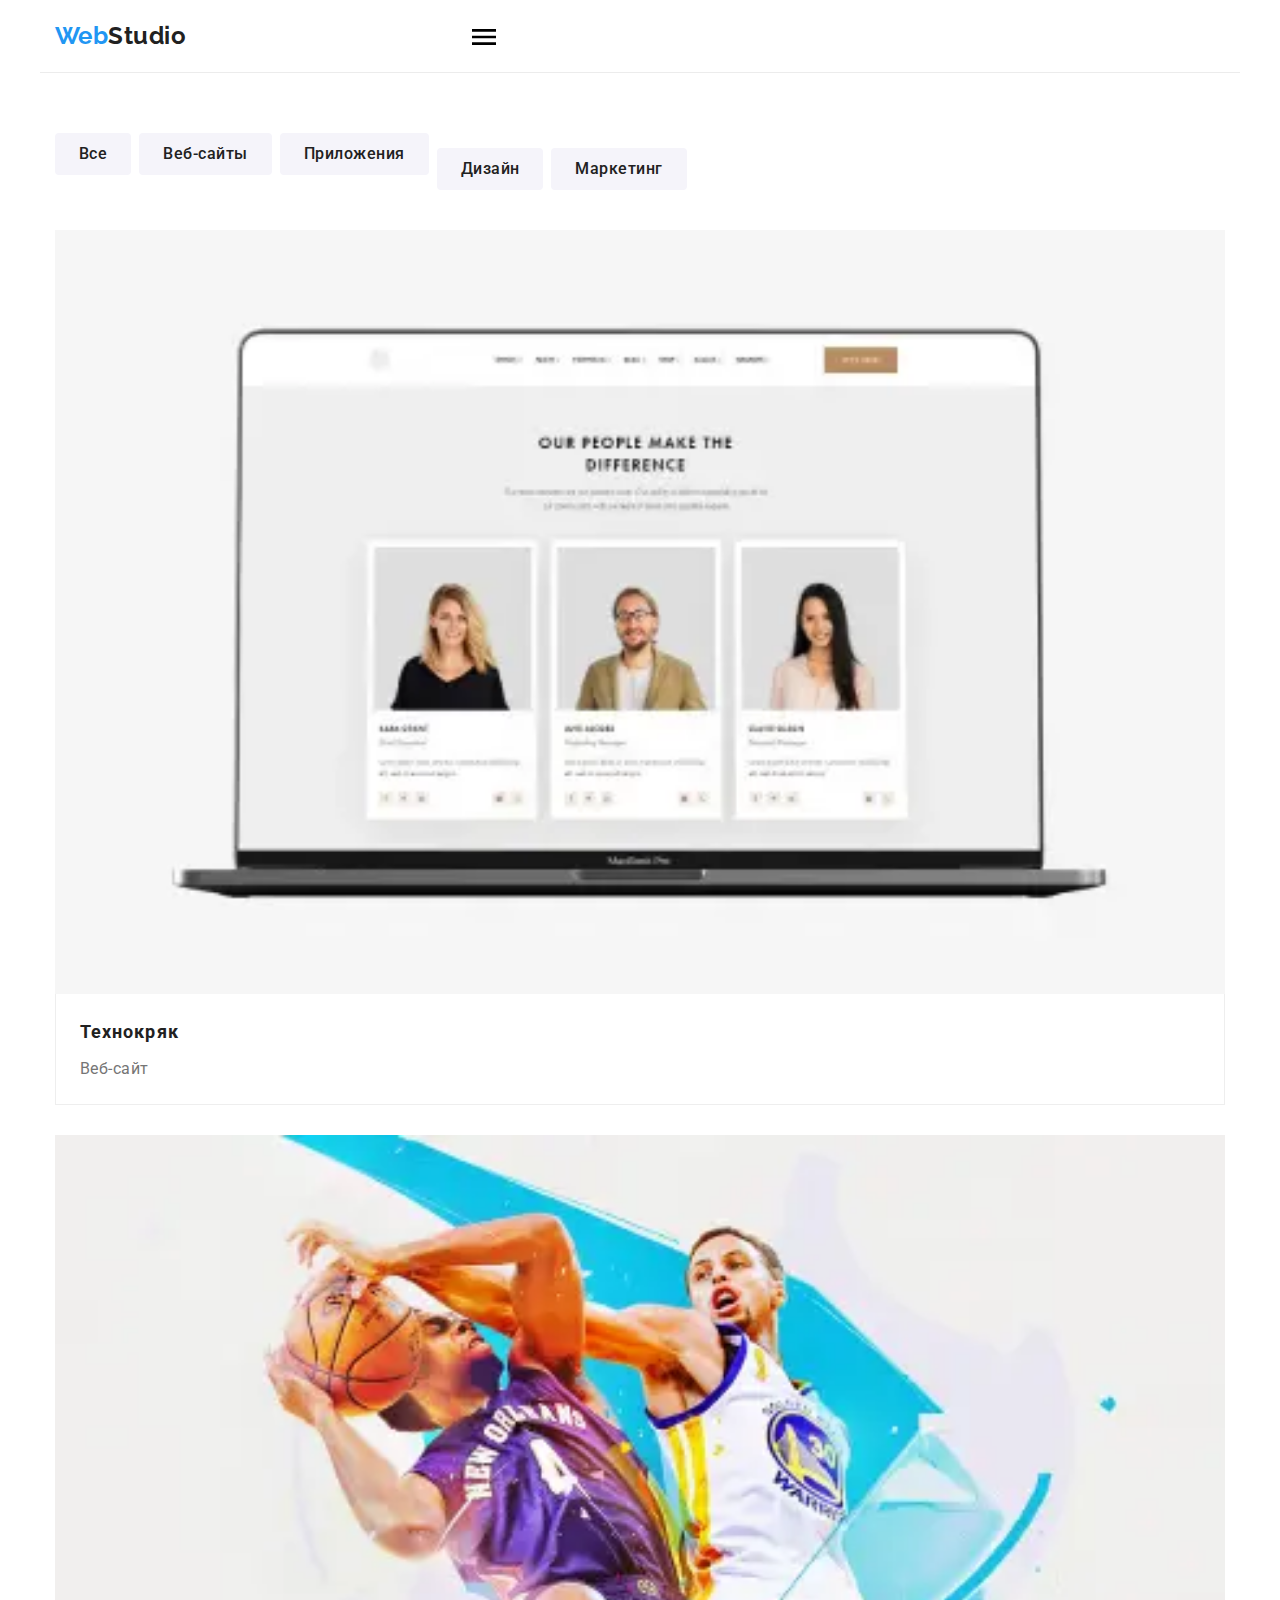
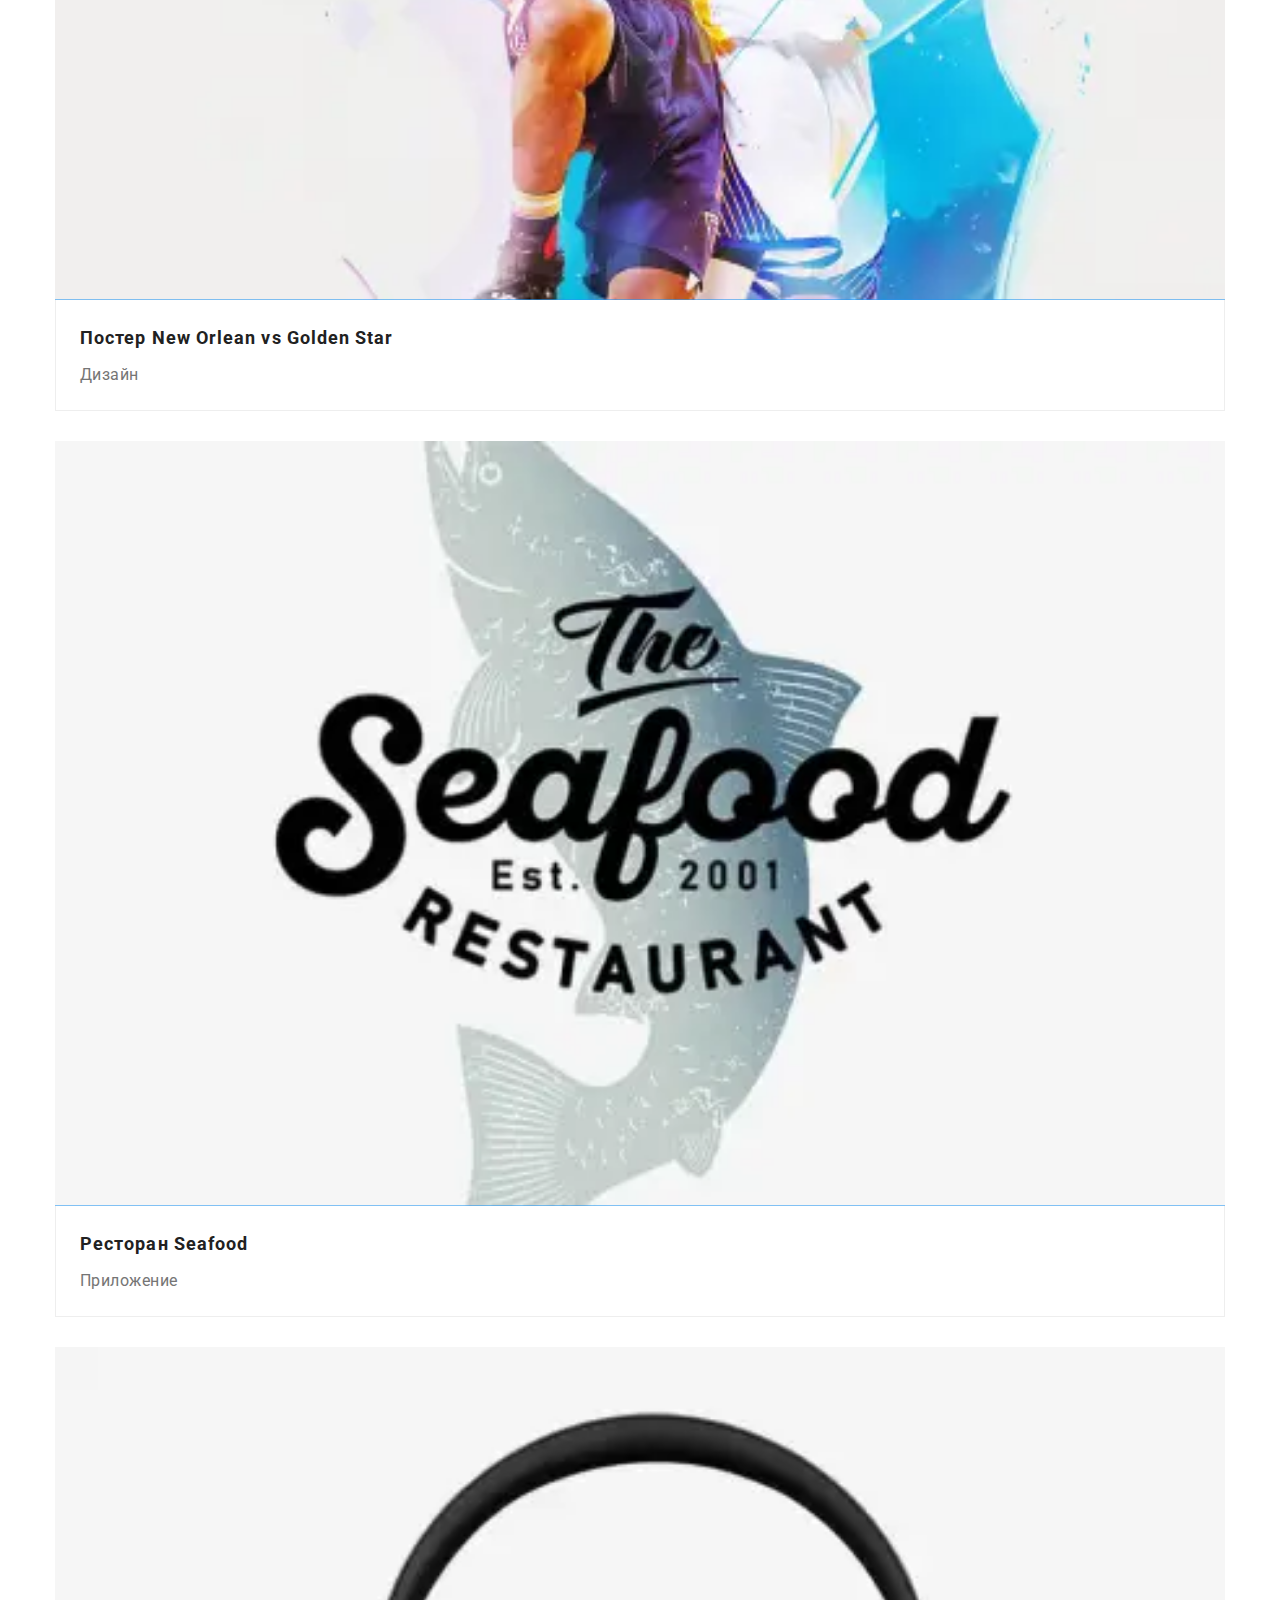
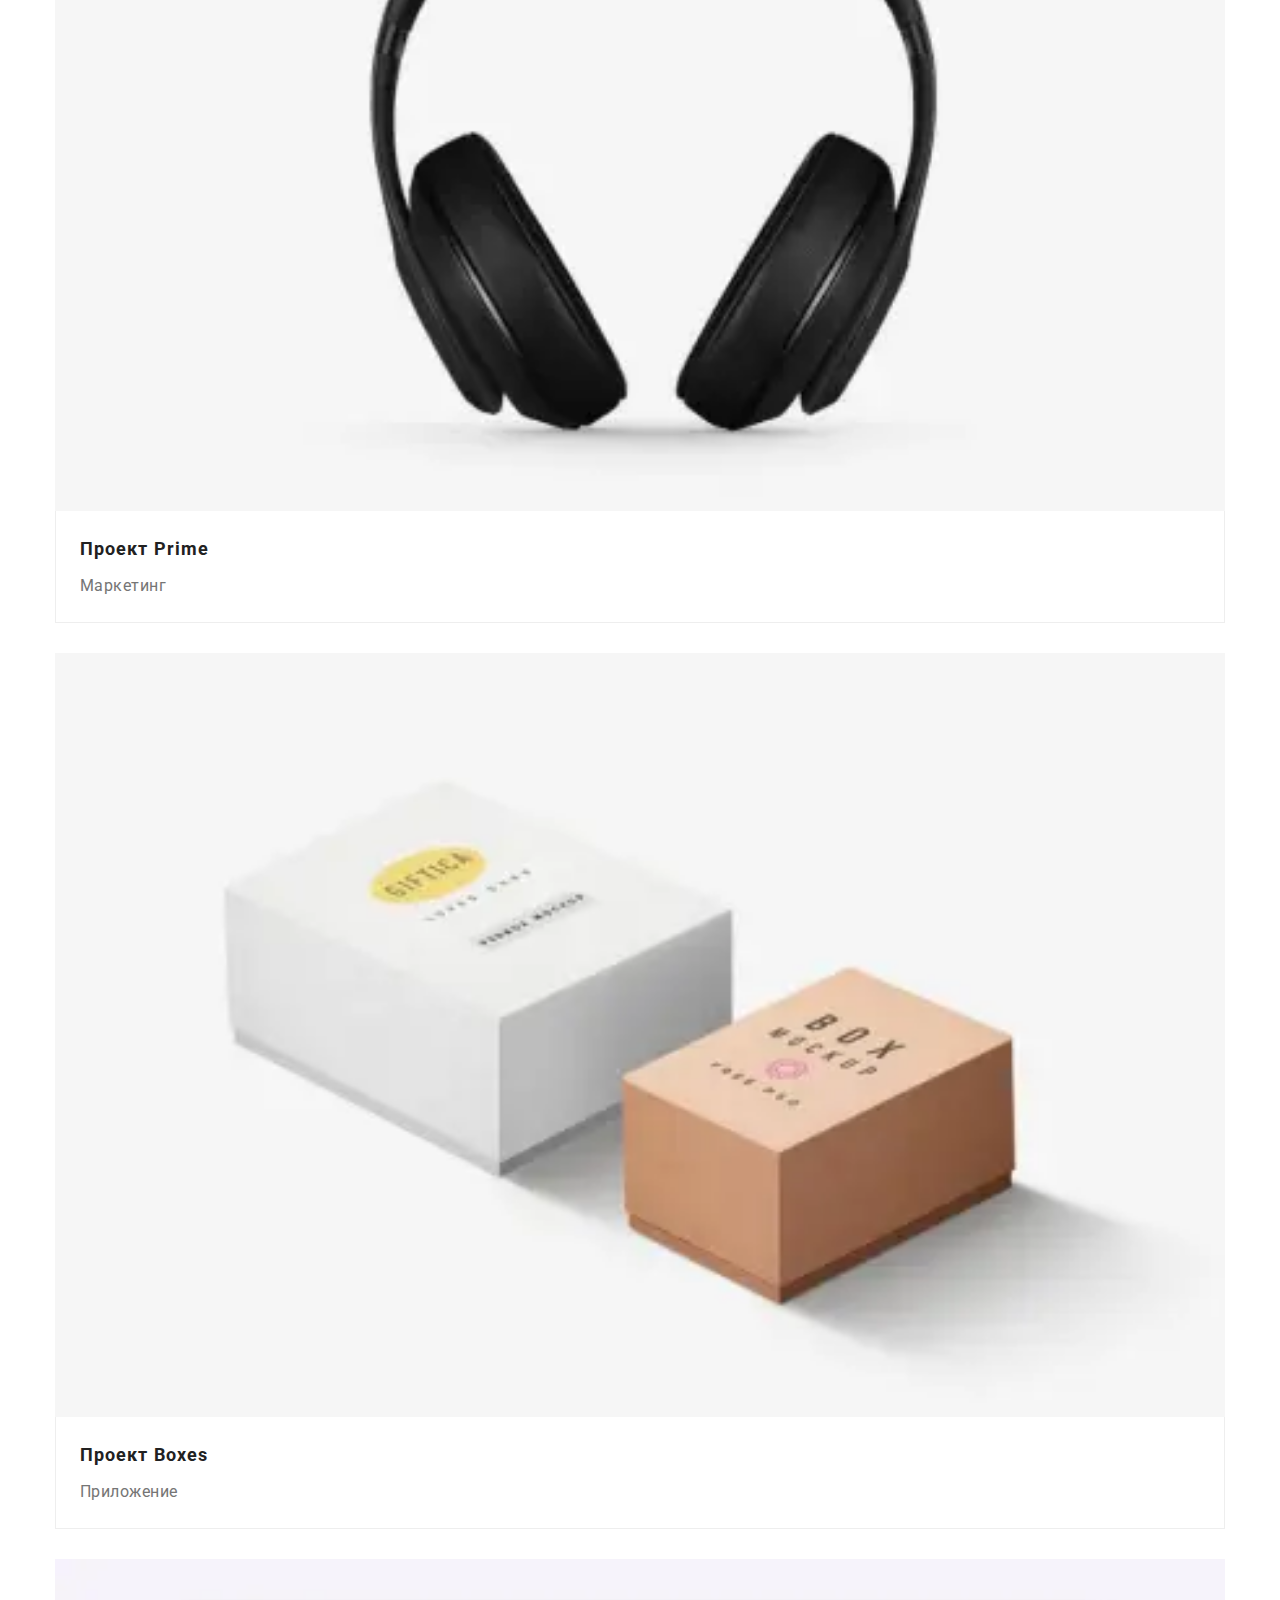
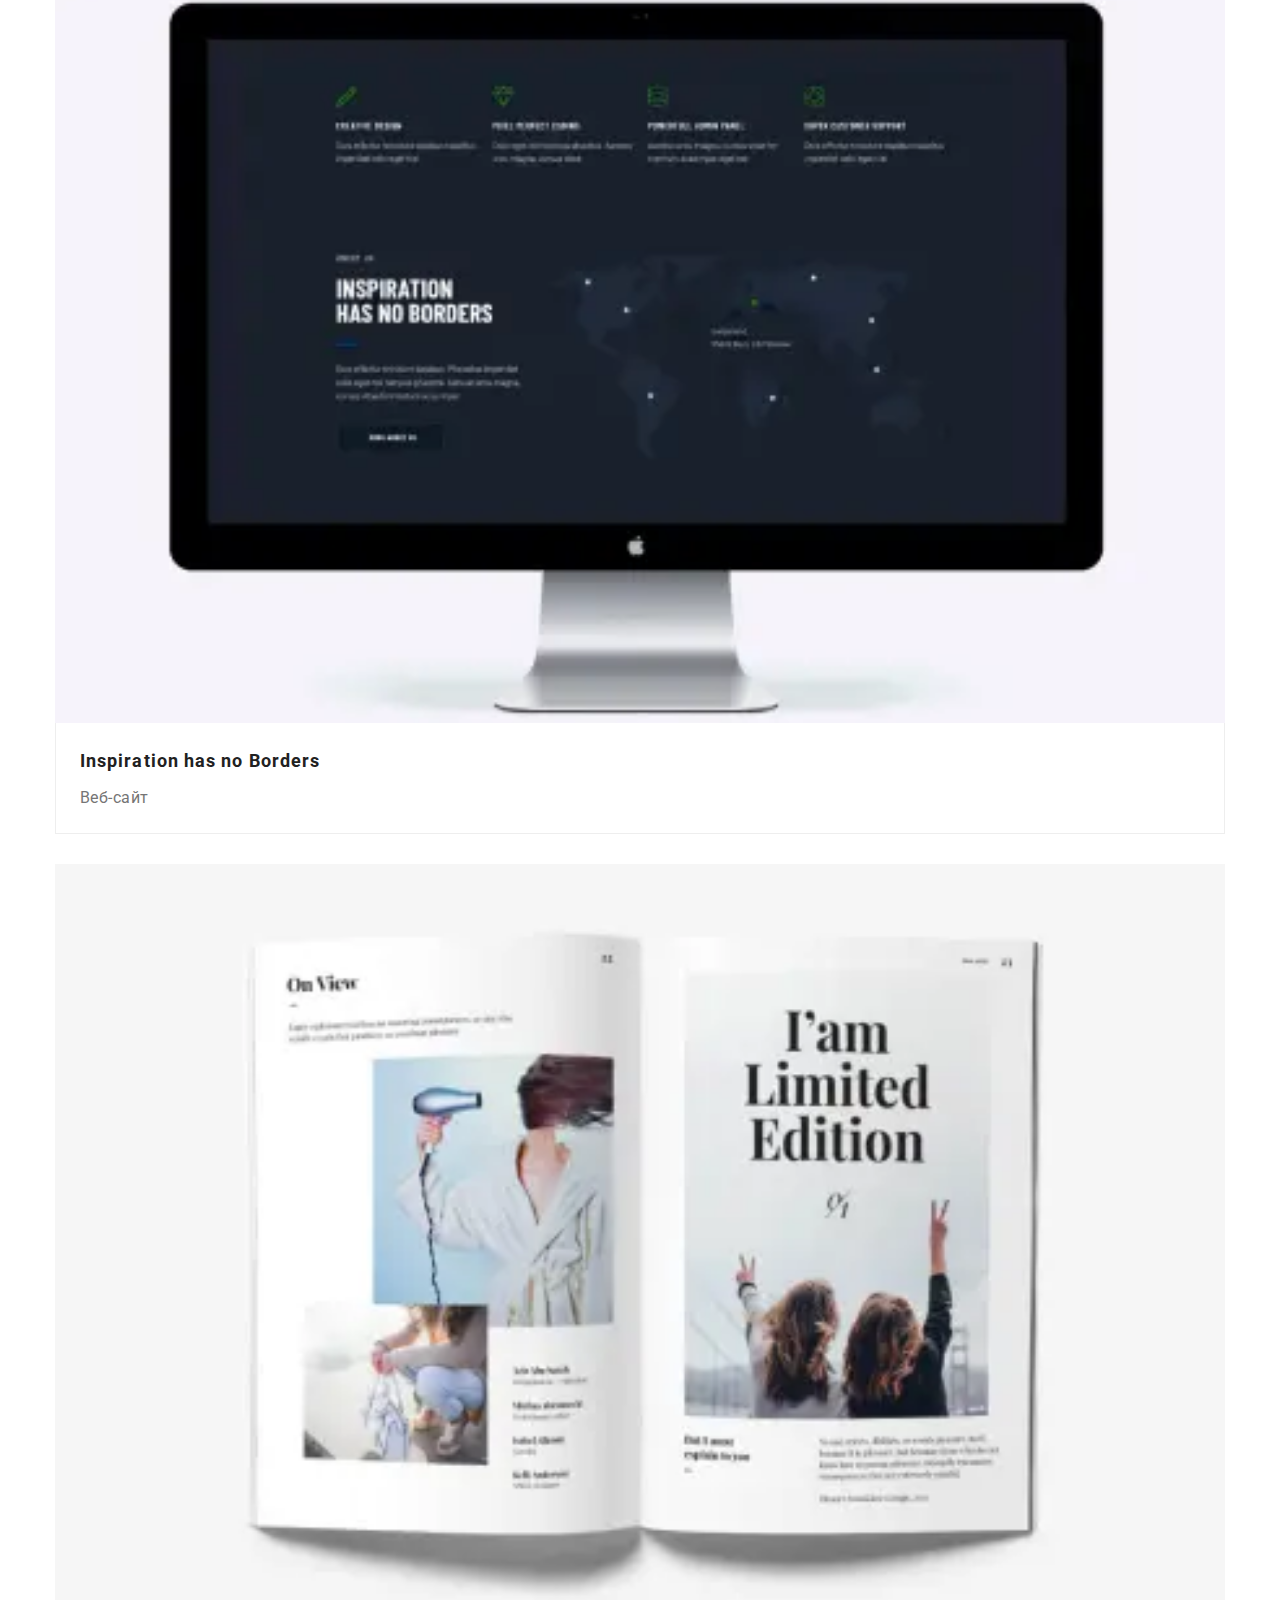
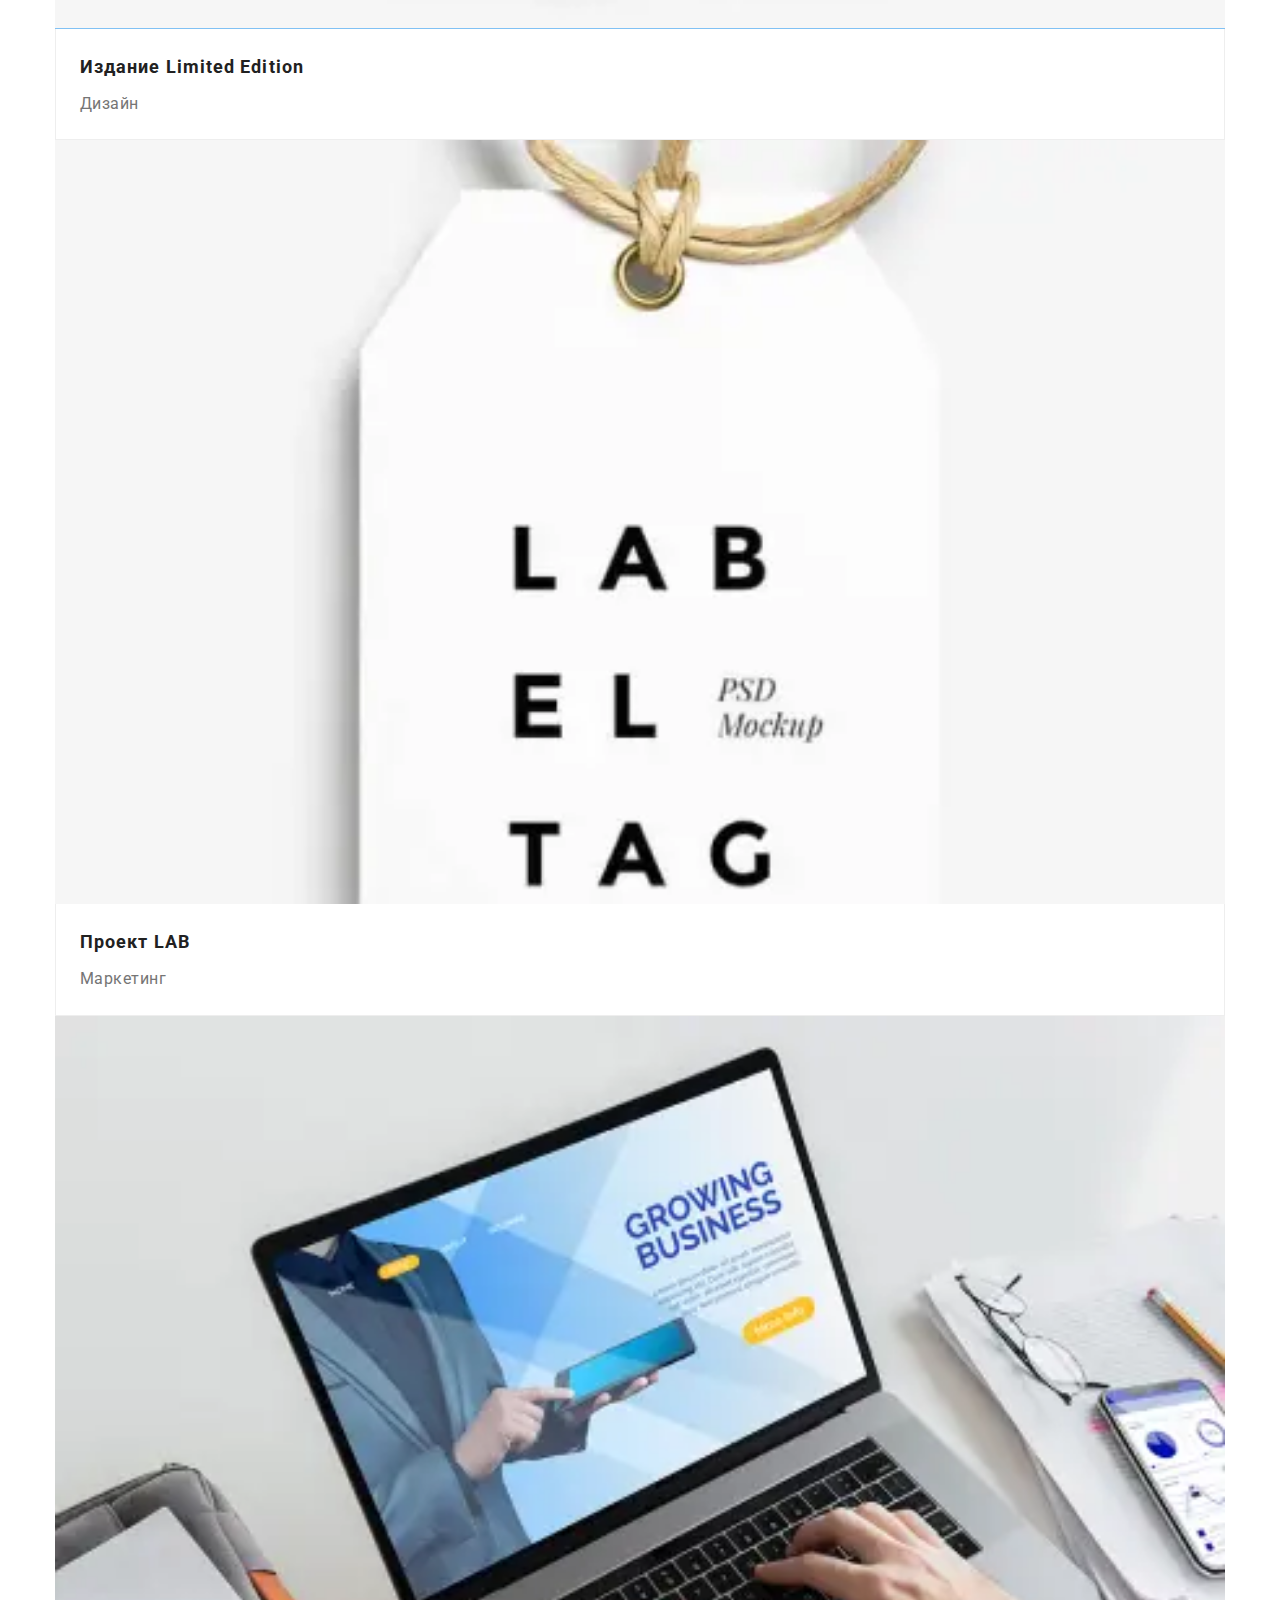
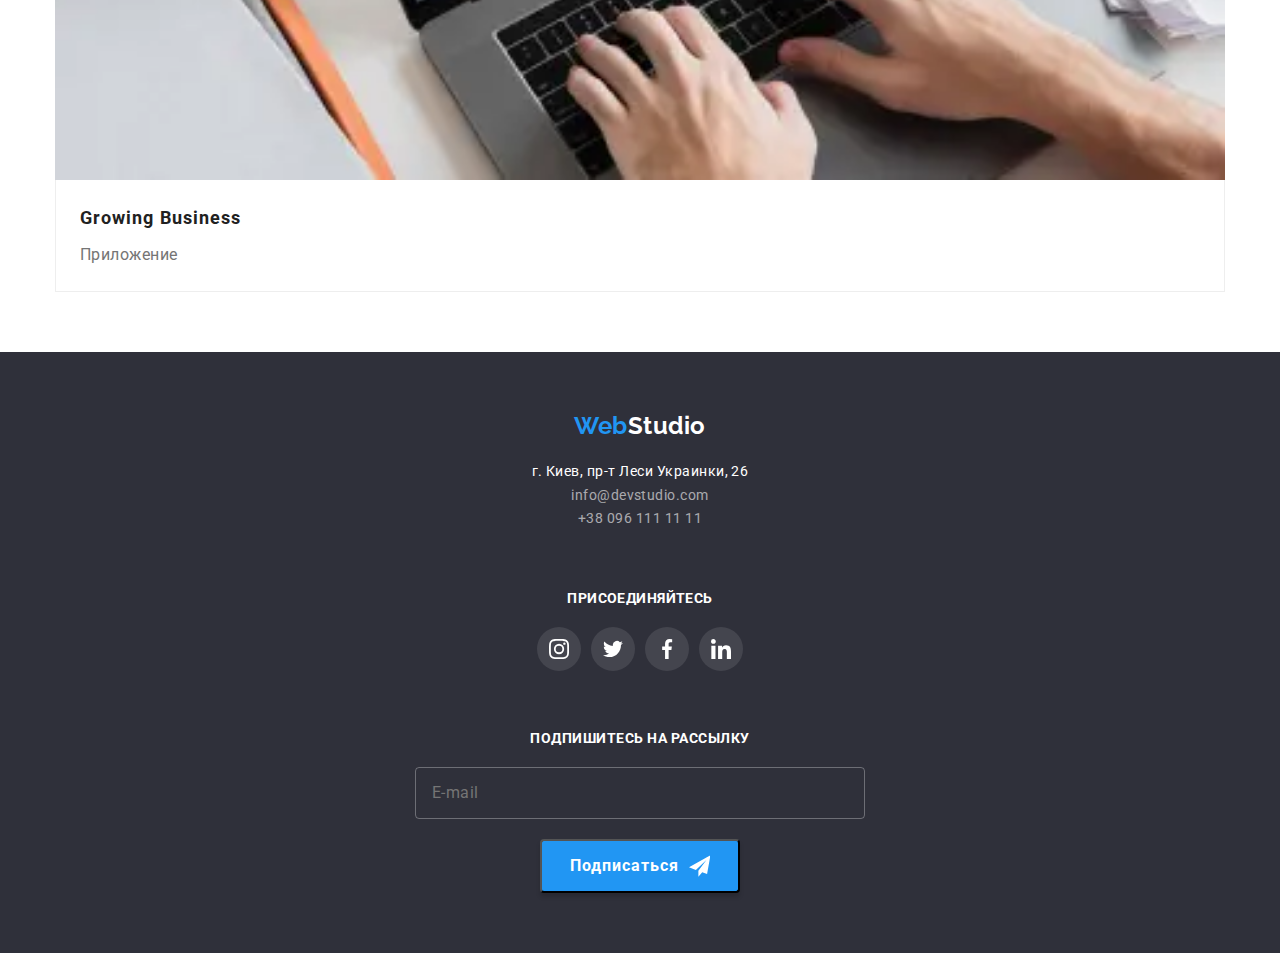
==== commit 01dec5eb: "added pictures" ====
--- a/portfolio.html
+++ b/portfolio.html
@@ -13,7 +13,7 @@
     </head>
     <body>
         <!--шапка сайта-->
-        <header>
+        <header class="header">
             <div class="container main-nav">
                 <a href="/" class="logo"
                     ><span class="accent"> Web</span>Studio</a
@@ -114,10 +114,17 @@
                     <li class="portfolio-list__item">
                         <a href="" class="portfolio-list__link">
                             <div class="thumb">
-                                <img
-                                    src="images/portfolio.jpg"
+                                <picture>
+                                    <source srcset="./images/img1-480.webp 1x,
+                                    ./images/img1-480@2x.webp 2x,
+                                    ./images/img1-480@3x.webp 3x" type="image/webp">
+                                    <img
+                                    srcset="./images/img1-480@2x.jpg 2x,
+                                    ./images/img1-480@3x.jpg 3x"
+                                    src="./images/img1-480.jpg"
                                     alt="Дизайн веб-сайта Технокряк"
                                 />
+                                </picture>
                                 <div class="overlay">
                                     <p class="overlay__description">
                                         Технокряк это современная площадка
@@ -139,10 +146,17 @@
                     <li class="portfolio-list__item">
                         <a href="" class="portfolio-list__link">
                             <div class="thumb">
-                                <img
-                                    src="images/portfolio1.jpg"
+                                <picture>
+                                    <source srcset="./images/img2-480.webp 1x,
+                                    ./images/img2-480@2x.webp 2x,
+                                    ./images/img2-480@3x.webp 3x" type="image/webp">
+                                    <img
+                                    srcset="./images/img2-480@2x.jpg 2x,
+                                    ./images/img2-480@3x.jpg 3x"
+                                    src="./images/img2-480.jpg"
                                     alt="Пример дизайна постера"
                                 />
+                                </picture>
                                 <div class="overlay">
                                     <p class="overlay__description">
                                         Технокряк это современная площадка
@@ -164,10 +178,17 @@
                     <li class="portfolio-list__item">
                         <a href="" class="portfolio-list__link">
                             <div class="thumb">
-                                <img
-                                    src="images/portfolio2.jpg"
+                                <picture>
+                                    <source srcset="./images/img3-480.webp 1x,
+                                    ./images/img3-480@2x.webp 2x,
+                                    ./images/img3-480@3x.webp 3x" type="image/webp">
+                                    <img
+                                    srcset="./images/img3-480@2x.jpg 2x,
+                                    ./images/img3-480@3x.jpg 3x"
+                                    src="./images/img3-480.jpg"
                                     alt="Дизайна приложения Ресторан Seafood"
                                 />
+                                </picture>
                                 <div class="overlay">
                                     <p class="overlay__description">
                                         Технокряк это современная площадка
@@ -191,10 +212,17 @@
                     <li class="portfolio-list__item">
                         <a href="" class="portfolio-list__link">
                             <div class="thumb">
-                                <img
-                                    src="images/portfolio3.jpg"
+                                <picture>
+                                    <source srcset="./images/img4-480.webp 1x,
+                                    ./images/img4-480@2x.webp 2x,
+                                    ./images/img4-480@3x.webp 3x" type="image/webp">
+                                    <img
+                                    srcset="./images/img4-480@2x.jpg 2x,
+                                    ./images/img4-480@3x.jpg 3x"
+                                    src="./images/img4-480.jpg"
                                     alt="Дизайн проекта Prime"
                                 />
+                                </picture>
                                 <div class="overlay">
                                     <p class="overlay__description">
                                         Технокряк это современная площадка
@@ -218,10 +246,17 @@
                     <li class="portfolio-list__item">
                         <a href="" class="portfolio-list__link">
                             <div class="thumb">
-                                <img
-                                    src="images/portfolio4.jpg"
+                                <picture>
+                                    <source srcset="./images/img5-480.webp 1x,
+                                    ./images/img5-480@2x.webp 2x,
+                                    ./images/img5-480@3x.webp 3x" type="image/webp">
+                                    <img
+                                    srcset="./images/img5-480@2x.jpg 2x,
+                                    ./images/img5-480@3x.jpg 3x"
+                                    src="./images/img5-480.jpg"
                                     alt="Приложение Boxes"
                                 />
+                                </picture>
                                 <div class="overlay">
                                     <p class="overlay__description">
                                         Технокряк это современная площадка
@@ -245,10 +280,17 @@
                     <li class="portfolio-list__item">
                         <a href="" class="portfolio-list__link">
                             <div class="thumb">
-                                <img
-                                    src="images/portfolio5.jpg"
+                                <picture>
+                                    <source srcset="./images/img6-480.webp 1x,
+                                    ./images/img6-480@2x.webp 2x,
+                                    ./images/img6-480@3x.webp 3x" type="image/webp">
+                                    <img
+                                    srcset="./images/img6-480@2x.jpg 2x,
+                                    ./images/img6-480@3x.jpg 3x"
+                                    src="./images/img6-480.jpg"
                                     alt="Пример дизайна веб-сайта2"
                                 />
+                                </picture>
                                 <div class="overlay">
                                     <p class="overlay__description">
                                         Технокряк это современная площадка
@@ -272,10 +314,17 @@
                     <li class="portfolio-list__item">
                         <a href="" class="portfolio-list__link">
                             <div class="thumb">
-                                <img
-                                    src="images/portfolio6.jpg"
+                                <picture>
+                                    <source srcset="./images/img7-480.webp 1x,
+                                    ./images/img7-480@2x.webp 2x,
+                                    ./images/img7-480@3x.webp 3x" type="image/webp">
+                                    <img
+                                    srcset="./images/img7-480@2x.jpg 2x,
+                                    ./images/img7-480@3x.jpg 3x"
+                                    src="./images/img7-480.jpg"
                                     alt="Дизайн издания Limited Edition"
                                 />
+                                </picture>
                                 <div class="overlay">
                                     <p class="overlay__description">
                                         Технокряк это современная площадка
@@ -297,10 +346,17 @@
                     <li class="portfolio-list__item">
                         <a href="" class="portfolio-list__link">
                             <div class="thumb">
-                                <img
-                                    src="images/portfolio7.jpg"
+                                <picture>
+                                    <source srcset="./images/img8-480.webp 1x,
+                                    ./images/img8-480@2x.webp 2x,
+                                    ./images/img8-480@3x.webp 3x" type="image/webp">
+                                    <img
+                                    srcset="./images/img8-480@2x.jpg 2x,
+                                    ./images/img8-480@3x.jpg 3x"
+                                    src="./images/img8-480.jpg"
                                     alt="Дизайн проекта LAB"
                                 />
+                                </picture>
                                 <div class="overlay">
                                     <p class="overlay__description">
                                         Технокряк это современная площадка
@@ -322,10 +378,17 @@
                     <li class="portfolio-list__item">
                         <a href="" class="portfolio-list__link">
                             <div class="thumb">
-                                <img
-                                    src="images/portfolio8.jpg"
+                                <picture>
+                                    <source srcset="./images/img9-480.webp 1x,
+                                    ./images/img9-480@2x.webp 2x,
+                                    ./images/img9-480@3x.webp 3x" type="image/webp">
+                                    <img
+                                    srcset="./images/img9-480@2x.jpg 2x,
+                                    ./images/img9-480@3x.jpg 3x"
+                                    src="./images/img9-480.jpg"
                                     alt=" Дизайн приложения Growing Business"
                                 />
+                                </picture>
                                 <div class="overlay">
                                     <p class="overlay__description">
                                         Технокряк это современная площадка
--- a/css/main.min.css
+++ b/css/main.min.css
@@ -3,5 +3,5 @@
  Consolas,  'Liberation Mono',  Menlo,- monospace;font-size:1em}small{font-size:80%}sub,sup{font-size:75%;line-height:0;position:relative;vertical-align:baseline}sub{bottom:-0.25em}sup{top:-0.5em}table{text-indent:0;border-color:inherit}button,input,optgroup,select,textarea{font-family:inherit;font-size:100%;line-height:1.15;margin:0}button,select{text-transform:none}button,[type='button'],[type='reset'],[type='submit']{-webkit-appearance:button}::-moz-focus-inner{border-style:none;padding:0}:-moz-focusring{outline:1px dotted ButtonText}:-moz-ui-invalid{box-shadow:none}legend{padding:0}progress{vertical-align:baseline}::-webkit-inner-spin-button,::-webkit-outer-spin-button{height:auto}[type='search']{-webkit-appearance:textfield;outline-offset:-2px}::-webkit-search-decoration{-webkit-appearance:none}::-webkit-file-upload-button{-webkit-appearance:button;font:inherit}summary{display:list-item}body{color:#757575;background-color:#fff;font-family:Roboto,sans-serif;letter-spacing:0.03em}body.modal-open{overflow:hidden}h1,h2,h3{margin-top:0;margin-bottom:0}h3{margin-bottom:10px}a{text-decoration:none;font-style:normal}ul{list-style:none;padding-left:0;margin-top:0;margin-bottom:0}img{display:block;width:100%;height:auto}.container{padding-left:15px;padding-right:15px;margin:0 auto}@media screen and (min-width: 480px){.container{width:480px}}@media screen and (min-width: 768px){.container{width:768px}}@media screen and (min-width: 1200px){.container{width:1200px}}.header{position:relative}.main-nav{padding-top:16px;padding-bottom:16px;display:flex;align-items:center}.menu-button{display:inline-flex;margin-left:278px;width:40px;height:40px;padding:12px 8px;background-color:transparent;border:none}.menu-icon{width:25px;height:18px}.menu-close{width:18px;height:18px;display:block;fill:currentColor}.menu-button.is-open .menu-close{display:none}.menu-open{width:24px;height:16px;display:none;fill:currentColor}.menu-button.is-open .menu-open{display:block}.menu-container{position:absolute;top:100%;left:0;width:100%;display:none;background-color:#fff;border-top:1px solid #ECECEC;box-shadow:0px 4px 8px rgba(0,0,0,0.04),0px 2px 4px rgba(0,0,0,0.08),0px 1px 3px rgba(0,0,0,0.16)}.menu-container.is-open{display:block;padding-top:60px;padding-bottom:60px}.nav-list{text-align:center;font-weight:500;font-size:18px;line-height:1.17;letter-spacing:0.02em;padding-left:0;margin-bottom:60px}.nav-list__item:not(:last-child){margin-bottom:40px}.nav-list__link{position:relative;display:inline-block;color:#212121;padding-bottom:8px}.nav-list__link:visited{color:#212121}.nav-list__link,.address-list__link{transition:color 250ms cubic-bezier(0.4, 0, 0.2, 1)}.menu-button:hover,.menu-button:focus,.nav-list__link:hover,.nav-list__link:focus,.nav-list__link.current,.address-list__link:hover,.address-list__link:focus{color:#2196f3}.nav-list__link.current::after{position:absolute;left:0;bottom:0;display:flex;content:"";width:100%;height:4px;background-color:#2196f3;border-radius:2px}.address-list{text-align:center}.address-list__item:not(:last-child){margin-bottom:16px}.address-list__link{display:inline-flex;align-items:center;color:#757575;font-weight:500;font-size:18px;line-height:1.17;letter-spacing:0.02em}.icon-mail,.icon-phone{fill:currentColor;width:16px;height:12px;margin-right:10px}.icon-phone{width:10px;height:16px}.logo{color:#212121;font-family:Raleway,sans-serif;font-weight:700;font-size:24px;line-height:1.17}.accent{color:#2196f3}.button{display:flex;justify-content:center;align-items:center;margin:auto;padding:10px 28px;width:200px;color:#fff;background-color:#2196f3;box-shadow:0px 4px 4px rgba(0,0,0,0.15);border-radius:4px;font-style:normal;font-weight:700;font-size:16px;line-height:1.87;letter-spacing:0.06em;cursor:pointer}.hero{max-width:1600px;height:400px;margin-right:auto;margin-left:auto;text-align:center;padding-top:118px;padding-bottom:118px;background-color:#2f303a;background-image:linear-gradient(to right, rgba(47,48,58,0.4), rgba(47,48,58,0.4)),url(../images/hero.jpg);background-position:center;background-size:cover}.hero__title{color:#fff;font-weight:900;font-size:26px;line-height:1.61;letter-spacing:0.06em;margin-top:0;margin-bottom:30px}.features .container{padding:60px 15px}.features-list__item{width:450px}.features-list__item:not(:last-child){margin-bottom:30px}.icon-background{display:flex;justify-content:center;align-items:center;width:450px;height:120px;margin-bottom:30px;background-color:#f5f4fa}.features__icon{width:70px;height:70px}.features__title{text-align:center;text-transform:uppercase;color:#212121;font-weight:700;font-size:14px;line-height:1.14}.features__description{font-weight:400;font-size:14px;line-height:1.7;margin-top:0;margin-bottom:0}.about-us .container{display:none;padding-bottom:94px}@media screen and (min-width: 1200px){.about-us .container{display:block}}.about-us__title{color:#212121;font-weight:700;font-size:28px;line-height:1.18;text-align:center;margin-bottom:50px}.about-us__list{display:flex;padding:0;margin:0}.about-us__item{position:relative;width:370px}.about-us__item:not(:last-child){margin-right:30px}.about-us__description{position:absolute;left:0;bottom:0%;display:inline-flex;justify-content:center;align-items:center;width:370px;height:70px;margin-top:0;margin-bottom:0;color:#fff;background-color:rgba(47,48,58,0.8);font-style:normal;font-weight:700;font-size:14px;line-height:1.14;letter-spacing:0.03em;text-transform:uppercase}.about-team{padding:60px 15px;background-color:#f5f4fa}.about-team__item{width:450px;background-color:#fff;box-shadow:0px 1px 3px rgba(0,0,0,0.12),0px 1px 1px rgba(0,0,0,0.14),0px 2px 1px rgba(0,0,0,0.2);border-radius:0px 0px 4px 4px}.about-team__item:not(:last-child){margin-bottom:30px}.team-card{padding-top:30px;padding-bottom:24px;text-align:center}.name{margin-bottom:10px;color:#212121;font-weight:500;font-size:16px;line-height:1.9}.position{margin-top:0;margin-bottom:16px;font-weight:400;font-size:16px;line-height:1.9}.social-list{display:flex;justify-content:center}.social-list__item:not(:last-child){margin-right:10px}.social-list__link{display:flex;justify-content:center;align-items:center;color:#afb1b8;width:44px;height:44px;border-radius:50%;transition:background-color 250ms cubic-bezier(0.4, 0, 0.2, 1),color 250ms cubic-bezier(0.4, 0, 0.2, 1)}.social-list__link:visited{color:#afb1b8}.social-list__link:hover,.social-list__link:focus{background-color:#2196f3;color:#fff}.social-list__icon{fill:currentColor;width:20px;height:20px}.client{padding-top:60px;padding-bottom:60px}.client-list{display:flex;flex-wrap:wrap;justify-content:center}.client-list__item{flex-basis:calc((100% - 4 * 15px) / 2)}.client-list__item:not(:nth-last-child(-n+2)){margin-bottom:30px}.client-list__link{display:flex;justify-content:center;align-items:center;color:#afb1b8;width:170px;height:90px;border:1px solid #afb1b8;border-radius:4px;transition:border-color 250ms cubic-bezier(0.4, 0, 0.2, 1),color 250ms cubic-bezier(0.4, 0, 0.2, 1)}.client-list__link:visited{color:#afb1b8}.client-list__link:hover,.client-list__link:focus{border-color:#2196f3;color:#2196f3}.client-list__icon{width:90px;height:45px;fill:currentColor}.backdrop.is-hidden{opacity:0;pointer-events:none}.backdrop{position:fixed;top:0;left:0;width:100%;height:100%;padding:93px 15px;background-color:rgba(0,0,0,0.2);opacity:1;transition:opacity 250ms cubic-bezier(0.4, 0, 0.2, 1);overflow-y:scroll}.modal{position:relative;min-width:450px;min-height:609px;padding:40px;background-color:#fff}.close{position:absolute;top:8px;right:8px;padding:8px;width:30px;height:30px;color:#000000;background-color:transparent;border:1px solid rgba(0,0,0,0.1);border-radius:50%}.iconClose{position:absolute;top:50%;left:50%;transform:translate(-50%, -50%);width:18px;height:18px;transition:fill 250ms cubic-bezier(0.4, 0, 0.2, 1)}.close:hover .iconClose,.close:focus .iconClose{fill:#2196f3}.inputField{display:block;margin-bottom:10px}.inputBox{position:relative;color:#212121;transition:color 250ms cubic-bezier(0.4, 0, 0.2, 1)}.inputBox:focus-within{color:#2196f3}.form-modal__title{margin-top:0;margin-bottom:12px;color:#212121;font-style:normal;font-weight:700;font-size:20px;line-height:1.5;text-align:center;letter-spacing:0.03em}.inputTitle{display:block;margin-top:0;margin-bottom:4px;font-style:normal;font-weight:400;font-size:12px;line-height:1.16;letter-spacing:0.01em}.inputBox input{width:100%;padding:11px 0 11px 42px;border:1px solid rgba(33,33,33,0.2);border-radius:4px;transition:border-color 250ms cubic-bezier(0.4, 0, 0.2, 1)}.form-modal input:focus,.textareaField textarea:focus{border-color:#2196f3;cursor:pointer;outline:0}.iconFormModal{position:absolute;top:50%;left:12px;transform:translateY(-50%);width:18px;height:18px;fill:currentColor}.textareaField{margin-bottom:20px}.textarea{width:100%;padding:12px 16px;resize:none;border:1px solid rgba(33,33,33,0.2);border-radius:4px;transition:border-color 250ms cubic-bezier(0.4, 0, 0.2, 1)}.textarea::placeholder{font-size:14px;line-height:1.14;color:rgba(117,117,117,0.5)}.checkboxField{display:flex;justify-content:center;align-items:center;margin-bottom:30px;cursor:pointer}input:checked+.agreement::before{background-color:#2196f3;background-image:url(../images/icon-check.svg);background-origin:border-box}.visually-hidden{position:absolute;clip:rect(0 0 0 0);width:1px;height:1px;margin:-1px}.agreement::before{content:"";display:inline-block;margin-right:8px;width:16px;height:15px;background-image:url(../images/square.svg);background-size:contain;background-repeat:no-repeat;background-position:center}.agreement{display:flex;align-items:center;font-weight:400;font-size:12px;line-height:1.7;letter-spacing:0.03em}.checkboxField a{color:#2196f3;text-decoration:underline}footer{background-color:#2f303a}footer .container{padding-top:60px;padding-bottom:60px}.footer-address{margin-bottom:60px;text-align:center}.footer__logo{display:inline-block;margin-right:0;margin-bottom:20px;color:#fff}.footer-address__list{font-style:normal}.footer-address__link,.footer-address__item{color:rgba(255,255,255,0.6);font-weight:400;font-size:14px;line-height:1.7}.footer-address__item{color:#fff}.footer-social{margin-bottom:60px;text-align:center}.footer-social__title{margin-top:0;margin-bottom:20px;color:#fff;font-weight:700;font-size:14px;line-height:1.14;letter-spacing:0.03em;text-transform:uppercase}.footer-social__link{background-color:rgba(255,255,255,0.1);transition:background-color 250ms cubic-bezier(0.4, 0, 0.2, 1)}.footer-social__icon{fill:#fff}.footer-form{width:450px;text-align:center}.footer-form__title{display:block;margin-top:0;margin-bottom:20px;font-style:normal;font-weight:700;font-size:14px;line-height:1.14;text-transform:uppercase;color:#fff}.mail-form__input{width:358px;padding:15px 0 15px 16px;margin-bottom:20px;background-color:transparent;font-style:normal;font-weight:400;font-size:16px;line-height:1.25;letter-spacing:0.03em;color:rgba(255,255,255,0.6);border:1px solid rgba(255,255,255,0.3);border-radius:4px}.button__icon{margin-left:10px;width:24px;height:24px}.portfolio.container{padding-top:60px;padding-bottom:60px;border-top:1px solid #ececec}.button-list{display:flex;flex-wrap:wrap;margin-top:0;margin-bottom:40px}.button-list__button{color:#212121;background-color:#f5f4fa;font-weight:500;font-size:16px;line-height:1.6;letter-spacing:0.03em;border-radius:4px;border-color:transparent;padding:6px 22px;cursor:pointer;transition:background-color 250ms cubic-bezier(0.4, 0, 0.2, 1),color 250ms cubic-bezier(0.4, 0, 0.2, 1),box-shadow 250ms cubic-bezier(0.4, 0, 0.2, 1)}.button-list__button:hover,.button-list__button:focus{color:#fff;background-color:#2196f3;box-shadow:0px 3px 1px rgba(0,0,0,0.1),0px 1px 2px rgba(0,0,0,0.08),0px 2px 2px rgba(0,0,0,0.12)}.button-list__item{margin-top:15px}.button-list__item:not(:last-child){margin-right:8px}.button-list__item:nth-child(-n+3){margin-top:0}.portfolio-list__link{display:block}.portfolio-list__link:hover,.portfolio-list__link:focus{box-shadow:0px 1px 1px rgba(0,0,0,0.12),0px 4px 4px rgba(0,0,0,0.06),1px 4px 6px rgba(0,0,0,0.16)}.portfolio-list__item:nth-child(3n){margin-right:0}.portfolio-list__item:nth-last-child(-n+3){margin-bottom:0}.card-content{border-right-width:1px;border-right-style:solid;border-right-color:#eeeeee;border-bottom-width:1px;border-bottom-style:solid;border-bottom-color:#eeeeee;border-left-width:1px;border-left-style:solid;border-left-color:#eeeeee;padding:20px 24px}.card-content__title{margin-bottom:4px;color:#212121;font-weight:700;font-size:18px;line-height:2;letter-spacing:0.06em}.card-content__description{margin:0;color:#757575;font-weight:400;font-size:16px;line-height:1.9;letter-spacing:0.03em}.thumb{position:relative;overflow:hidden}.overlay{position:absolute;top:0;left:0;transform:translateY(100%);transition:transform 250ms cubic-bezier(0.4, 0, 0.2, 1);width:100%;height:100%;padding:24px 63px;background-color:rgba(33,150,243,0.9)}.portfolio-list__link:hover .overlay{transform:translateY(0)}.overlay__description{margin-top:0;margin-bottom:0;font-style:normal;font-weight:400;font-size:18px;line-height:1.56;letter-spacing:0.03em;color:#fff}
+ monospace;font-size:1em}small{font-size:80%}sub,sup{font-size:75%;line-height:0;position:relative;vertical-align:baseline}sub{bottom:-0.25em}sup{top:-0.5em}table{text-indent:0;border-color:inherit}button,input,optgroup,select,textarea{font-family:inherit;font-size:100%;line-height:1.15;margin:0}button,select{text-transform:none}button,[type='button'],[type='reset'],[type='submit']{-webkit-appearance:button}::-moz-focus-inner{border-style:none;padding:0}:-moz-focusring{outline:1px dotted ButtonText}:-moz-ui-invalid{box-shadow:none}legend{padding:0}progress{vertical-align:baseline}::-webkit-inner-spin-button,::-webkit-outer-spin-button{height:auto}[type='search']{-webkit-appearance:textfield;outline-offset:-2px}::-webkit-search-decoration{-webkit-appearance:none}::-webkit-file-upload-button{-webkit-appearance:button;font:inherit}summary{display:list-item}body{color:#757575;background-color:#fff;font-family:Roboto,sans-serif;letter-spacing:0.03em}body.modal-open{overflow:hidden}h1,h2,h3{margin-top:0;margin-bottom:0}h3{margin-bottom:10px}a{text-decoration:none;font-style:normal}ul{list-style:none;padding-left:0;margin-top:0;margin-bottom:0}img{display:block;width:100%;height:auto}.container{padding-left:15px;padding-right:15px;margin:0 auto}@media screen and (min-width: 480px){.container{width:480px}}@media screen and (min-width: 768px){.container{width:768px}}@media screen and (min-width: 1200px){.container{width:1200px}}.header{position:relative}.main-nav{padding-top:16px;padding-bottom:16px;display:flex;align-items:center}.menu-button{display:inline-flex;margin-left:278px;width:40px;height:40px;padding:12px 8px;background-color:transparent;border:none}.menu-icon{width:25px;height:18px}.menu-close{width:18px;height:18px;display:block;fill:currentColor}.menu-button.is-open .menu-close{display:none}.menu-open{width:24px;height:16px;display:none;fill:currentColor}.menu-button.is-open .menu-open{display:block}.menu-container{position:absolute;top:100%;left:0;width:100%;display:none;z-index:1;background-color:#fff;border-top:1px solid #ECECEC;box-shadow:0px 4px 8px rgba(0,0,0,0.04),0px 2px 4px rgba(0,0,0,0.08),0px 1px 3px rgba(0,0,0,0.16)}.menu-container.is-open{display:block;padding-top:60px;padding-bottom:60px}.nav-list{text-align:center;font-weight:500;font-size:18px;line-height:1.17;letter-spacing:0.02em;padding-left:0;margin-bottom:60px}.nav-list__item:not(:last-child){margin-bottom:40px}.nav-list__link{position:relative;display:inline-block;color:#212121;padding-bottom:8px}.nav-list__link:visited{color:#212121}.nav-list__link,.address-list__link{transition:color 250ms cubic-bezier(0.4, 0, 0.2, 1)}.menu-button:hover,.menu-button:focus,.nav-list__link:hover,.nav-list__link:focus,.nav-list__link.current,.address-list__link:hover,.address-list__link:focus{color:#2196f3}.nav-list__link.current::after{position:absolute;left:0;bottom:0;display:flex;content:"";width:100%;height:4px;background-color:#2196f3;border-radius:2px}.address-list{text-align:center}.address-list__item:not(:last-child){margin-bottom:16px}.address-list__link{display:inline-flex;align-items:center;color:#757575;font-weight:500;font-size:18px;line-height:1.17;letter-spacing:0.02em}.icon-mail,.icon-phone{fill:currentColor;width:16px;height:12px;margin-right:10px}.icon-phone{width:10px;height:16px}.logo{color:#212121;font-family:Raleway,sans-serif;font-weight:700;font-size:24px;line-height:1.17}.accent{color:#2196f3}.button{display:flex;justify-content:center;align-items:center;margin:auto;padding:10px 28px;width:200px;color:#fff;background-color:#2196f3;box-shadow:0px 4px 4px rgba(0,0,0,0.15);border-radius:4px;font-style:normal;font-weight:700;font-size:16px;line-height:1.87;letter-spacing:0.06em;cursor:pointer}.hero{max-width:1600px;height:400px;margin-right:auto;margin-left:auto;text-align:center;padding-top:118px;padding-bottom:118px;background-color:#2f303a;background-image:linear-gradient(to right, rgba(47,48,58,0.4), rgba(47,48,58,0.4)),url(../images/header-480.jpg);background-position:center;background-size:cover;background-repeat:no-repeat}@media screen and (min-device-pixel-ratio: 2), screen and (min-resolution: 192dpi), screen and (min-resolution: 2dppx){.hero{background-image:linear-gradient(to right, rgba(47,48,58,0.4), rgba(47,48,58,0.4)),url(../images/header-480@2x.jpg)}}@media screen and (min-device-pixel-ratio: 3), screen and (min-resolution: 288dpi), screen and (min-resolution: 3dppx){.hero{background-image:linear-gradient(to right, rgba(47,48,58,0.4), rgba(47,48,58,0.4)),url(../images/header-480@3x.jpg)}}@media screen and (min-width: 768px){.hero{background-image:linear-gradient(to right, rgba(47,48,58,0.4), rgba(47,48,58,0.4)),url(../images/header-768.jpg);background-position:center;background-size:cover;background-repeat:no-repeat}}@media screen and (min-width: 768px) and (min-device-pixel-ratio: 2), screen and (min-width: 768px) and (min-resolution: 192dpi), screen and (min-width: 768px) and (min-resolution: 2dppx){.hero{background-image:linear-gradient(to right, rgba(47,48,58,0.4), rgba(47,48,58,0.4)),url(../images/header-768@2x.jpg)}}@media screen and (min-width: 768px) and (min-device-pixel-ratio: 3), screen and (min-width: 768px) and (min-resolution: 288dpi), screen and (min-width: 768px) and (min-resolution: 3dppx){.hero{background-image:linear-gradient(to right, rgba(47,48,58,0.4), rgba(47,48,58,0.4)),url(../images/header-768@3x.jpg)}}@media screen and (min-width: 1200px){.hero{background-image:linear-gradient(to right, rgba(47,48,58,0.4), rgba(47,48,58,0.4)),url(../images/header-1200.jpg);background-position:center;background-size:cover;background-repeat:no-repeat}}@media screen and (min-width: 1200px) and (min-device-pixel-ratio: 2), screen and (min-width: 1200px) and (min-resolution: 192dpi), screen and (min-width: 1200px) and (min-resolution: 2dppx){.hero{background-image:linear-gradient(to right, rgba(47,48,58,0.4), rgba(47,48,58,0.4)),url(../images/header-1200@2x.jpg)}}@media screen and (min-width: 1200px) and (min-device-pixel-ratio: 3), screen and (min-width: 1200px) and (min-resolution: 288dpi), screen and (min-width: 1200px) and (min-resolution: 3dppx){.hero{background-image:linear-gradient(to right, rgba(47,48,58,0.4), rgba(47,48,58,0.4)),url(../images/header-1200@3x.jpg)}}.hero__title{color:#fff;font-weight:900;font-size:26px;line-height:1.61;letter-spacing:0.06em;margin-top:0;margin-bottom:30px}.features .container{padding:60px 15px}.features-list__item{width:450px}.features-list__item:not(:last-child){margin-bottom:30px}.icon-background{display:flex;justify-content:center;align-items:center;width:450px;height:120px;margin-bottom:30px;background-color:#f5f4fa}.features__icon{width:70px;height:70px}.features__title{text-align:center;text-transform:uppercase;color:#212121;font-weight:700;font-size:14px;line-height:1.14}.features__description{font-weight:400;font-size:14px;line-height:1.7;margin-top:0;margin-bottom:0}.about-us .container{display:none;padding-bottom:94px}@media screen and (min-width: 1200px){.about-us .container{display:block}}.about-us__title{color:#212121;font-weight:700;font-size:28px;line-height:1.18;text-align:center;margin-bottom:30px}.about-us__list{display:flex;padding:0;margin:0}.about-us__item{position:relative;width:370px}.about-us__item:not(:last-child){margin-right:30px}.about-us__description{position:absolute;left:0;bottom:0%;display:inline-flex;justify-content:center;align-items:center;width:370px;height:70px;margin-top:0;margin-bottom:0;color:#fff;background-color:rgba(47,48,58,0.8);font-style:normal;font-weight:700;font-size:14px;line-height:1.14;letter-spacing:0.03em;text-transform:uppercase}.about-team{padding-top:60px;padding-bottom:60px;background-color:#f5f4fa}.about-team__item{background-color:#fff;box-shadow:0px 1px 3px rgba(0,0,0,0.12),0px 1px 1px rgba(0,0,0,0.14),0px 2px 1px rgba(0,0,0,0.2);border-radius:0px 0px 4px 4px}.about-team__item:not(:last-child){margin-bottom:30px}.team-card{padding-top:30px;padding-bottom:24px;text-align:center}.name{margin-bottom:10px;color:#212121;font-weight:500;font-size:16px;line-height:1.9}.position{margin-top:0;margin-bottom:16px;font-weight:400;font-size:16px;line-height:1.9}.social-list{display:flex;justify-content:center}.social-list__item:not(:last-child){margin-right:10px}.social-list__link{display:flex;justify-content:center;align-items:center;color:#afb1b8;width:44px;height:44px;border-radius:50%;transition:background-color 250ms cubic-bezier(0.4, 0, 0.2, 1),color 250ms cubic-bezier(0.4, 0, 0.2, 1)}.social-list__link:visited{color:#afb1b8}.social-list__link:hover,.social-list__link:focus{background-color:#2196f3;color:#fff}.social-list__icon{fill:currentColor;width:20px;height:20px}.client{padding-top:60px;padding-bottom:60px}.client-list{display:flex;flex-wrap:wrap;justify-content:center;margin-right:-15px;margin-left:-15px}.client-list__item{flex-basis:calc((100% - 4 * 15px) / 2);margin:15px}.client-list__item:nth-child(-n+2){margin-top:0}.client-list__item:nth-last-child(-n+2){margin-bottom:0}.client-list__link{display:flex;justify-content:center;align-items:center;color:#afb1b8;height:90px;border:1px solid #afb1b8;border-radius:4px;transition:border-color 250ms cubic-bezier(0.4, 0, 0.2, 1),color 250ms cubic-bezier(0.4, 0, 0.2, 1)}.client-list__link:visited{color:#afb1b8}.client-list__link:hover,.client-list__link:focus{border-color:#2196f3;color:#2196f3}.client-list__icon{width:90px;height:45px;fill:currentColor}.backdrop.is-hidden{opacity:0;pointer-events:none}.backdrop{position:fixed;top:0;left:0;width:100%;height:100%;padding:93px 15px;background-color:rgba(0,0,0,0.2);opacity:1;transition:opacity 250ms cubic-bezier(0.4, 0, 0.2, 1);overflow-y:scroll}.modal{position:relative;padding:40px;background-color:#fff}.close{position:absolute;top:8px;right:8px;padding:8px;width:30px;height:30px;color:#000000;background-color:transparent;border:1px solid rgba(0,0,0,0.1);border-radius:50%}.iconClose{position:absolute;top:50%;left:50%;transform:translate(-50%, -50%);width:18px;height:18px;transition:fill 250ms cubic-bezier(0.4, 0, 0.2, 1)}.close:hover .iconClose,.close:focus .iconClose{fill:#2196f3}.inputField{display:block;margin-bottom:10px}.inputBox{position:relative;color:#212121;transition:color 250ms cubic-bezier(0.4, 0, 0.2, 1)}.inputBox:focus-within{color:#2196f3}.form-modal__title{margin-top:0;margin-bottom:12px;color:#212121;font-style:normal;font-weight:700;font-size:20px;line-height:1.5;text-align:center;letter-spacing:0.03em}.inputTitle{display:block;margin-top:0;margin-bottom:4px;font-style:normal;font-weight:400;font-size:12px;line-height:1.16;letter-spacing:0.01em}.inputBox input{width:100%;padding:11px 0 11px 42px;border:1px solid rgba(33,33,33,0.2);border-radius:4px;transition:border-color 250ms cubic-bezier(0.4, 0, 0.2, 1)}.form-modal input:focus,.textareaField textarea:focus{border-color:#2196f3;cursor:pointer;outline:0}.iconFormModal{position:absolute;top:50%;left:12px;transform:translateY(-50%);width:18px;height:18px;fill:currentColor}.textareaField{margin-bottom:20px}.textarea{width:100%;padding:12px 16px;resize:none;border:1px solid rgba(33,33,33,0.2);border-radius:4px;transition:border-color 250ms cubic-bezier(0.4, 0, 0.2, 1)}.textarea::placeholder{font-size:14px;line-height:1.14;color:rgba(117,117,117,0.5)}.checkboxField{display:flex;justify-content:center;align-items:center;margin-bottom:30px;cursor:pointer}input:checked+.agreement::before{background-color:#2196f3;background-image:url(../images/icon-check.svg);background-origin:border-box}.visually-hidden{position:absolute;clip:rect(0 0 0 0);width:1px;height:1px;margin:-1px}.agreement::before{content:"";display:inline-block;margin-right:8px;width:16px;height:15px;background-image:url(../images/square.svg);background-size:contain;background-repeat:no-repeat;background-position:center}.agreement{display:flex;align-items:center;font-weight:400;font-size:12px;line-height:1.7;letter-spacing:0.03em}.checkboxField a{color:#2196f3;text-decoration:underline}footer{background-color:#2f303a}footer .container{padding-top:60px;padding-bottom:60px}.footer-address{margin-bottom:60px;text-align:center}.footer__logo{display:inline-block;margin-right:0;margin-bottom:20px;color:#fff}.footer-address__list{font-style:normal}.footer-address__link,.footer-address__item{color:rgba(255,255,255,0.6);font-weight:400;font-size:14px;line-height:1.7}.footer-address__item{color:#fff}.footer-social{margin-bottom:60px;text-align:center}.footer-social__title{margin-top:0;margin-bottom:20px;color:#fff;font-weight:700;font-size:14px;line-height:1.14;letter-spacing:0.03em;text-transform:uppercase}.footer-social__link{background-color:rgba(255,255,255,0.1);transition:background-color 250ms cubic-bezier(0.4, 0, 0.2, 1)}.footer-social__icon{fill:#fff}.footer-form{text-align:center}.footer-form__title{display:block;margin-top:0;margin-bottom:20px;font-style:normal;font-weight:700;font-size:14px;line-height:1.14;text-transform:uppercase;color:#fff}.mail-form__input{width:450px;padding:15px 0 15px 16px;margin-bottom:20px;background-color:transparent;font-style:normal;font-weight:400;font-size:16px;line-height:1.25;letter-spacing:0.03em;color:rgba(255,255,255,0.6);border:1px solid rgba(255,255,255,0.3);border-radius:4px}.button__icon{margin-left:10px;width:24px;height:24px}.portfolio.container{padding-top:60px;padding-bottom:60px;border-top:1px solid #ececec}.button-list{display:flex;flex-wrap:wrap;margin-top:0;margin-bottom:40px}.button-list__button{color:#212121;background-color:#f5f4fa;font-weight:500;font-size:16px;line-height:1.6;letter-spacing:0.03em;border-radius:4px;border-color:transparent;padding:6px 22px;cursor:pointer;transition:background-color 250ms cubic-bezier(0.4, 0, 0.2, 1),color 250ms cubic-bezier(0.4, 0, 0.2, 1),box-shadow 250ms cubic-bezier(0.4, 0, 0.2, 1)}.button-list__button:hover,.button-list__button:focus{color:#fff;background-color:#2196f3;box-shadow:0px 3px 1px rgba(0,0,0,0.1),0px 1px 2px rgba(0,0,0,0.08),0px 2px 2px rgba(0,0,0,0.12)}.button-list__item{margin-top:15px}.button-list__item:not(:last-child){margin-right:8px}.button-list__item:nth-child(-n+3){margin-top:0}.portfolio-list__item{margin-bottom:30px}.portfolio-list__link{display:block}.portfolio-list__link:hover,.portfolio-list__link:focus{box-shadow:0px 1px 1px rgba(0,0,0,0.12),0px 4px 4px rgba(0,0,0,0.06),1px 4px 6px rgba(0,0,0,0.16)}.portfolio-list__item:nth-child(3n){margin-right:0}.portfolio-list__item:nth-last-child(-n+3){margin-bottom:0}.card-content{border-right-width:1px;border-right-style:solid;border-right-color:#eeeeee;border-bottom-width:1px;border-bottom-style:solid;border-bottom-color:#eeeeee;border-left-width:1px;border-left-style:solid;border-left-color:#eeeeee;padding:20px 24px}.card-content__title{margin-bottom:4px;color:#212121;font-weight:700;font-size:18px;line-height:2;letter-spacing:0.06em}.card-content__description{margin:0;color:#757575;font-weight:400;font-size:16px;line-height:1.9;letter-spacing:0.03em}.thumb{position:relative;overflow:hidden}.overlay{position:absolute;top:0;left:0;transform:translateY(100%);transition:transform 250ms cubic-bezier(0.4, 0, 0.2, 1);width:100%;height:100%;padding:77px 24px;background-color:rgba(33,150,243,0.9)}.portfolio-list__link:hover .overlay{transform:translateY(0)}.overlay__description{margin-top:0;margin-bottom:0;font-style:normal;font-weight:400;font-size:18px;line-height:1.56;letter-spacing:0.03em;color:#fff}
 /*# sourceMappingURL=main.min.css.map */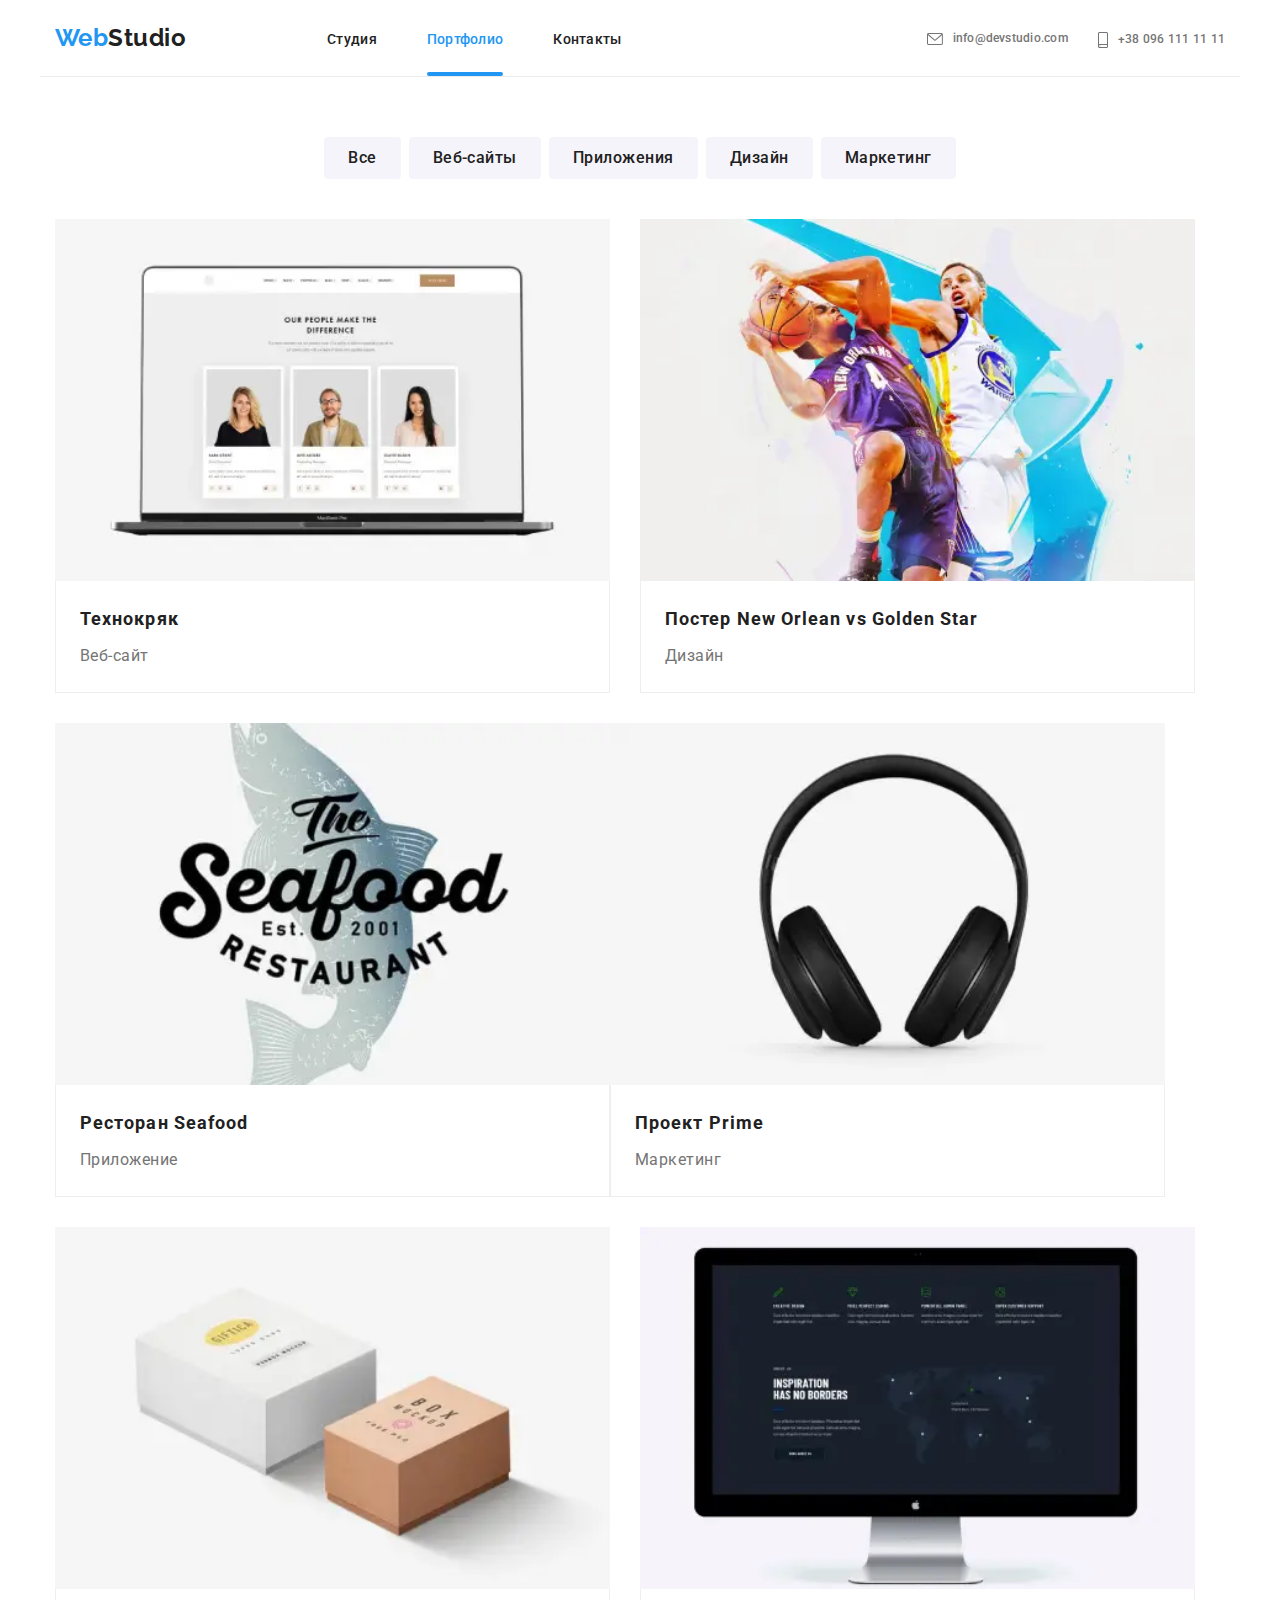
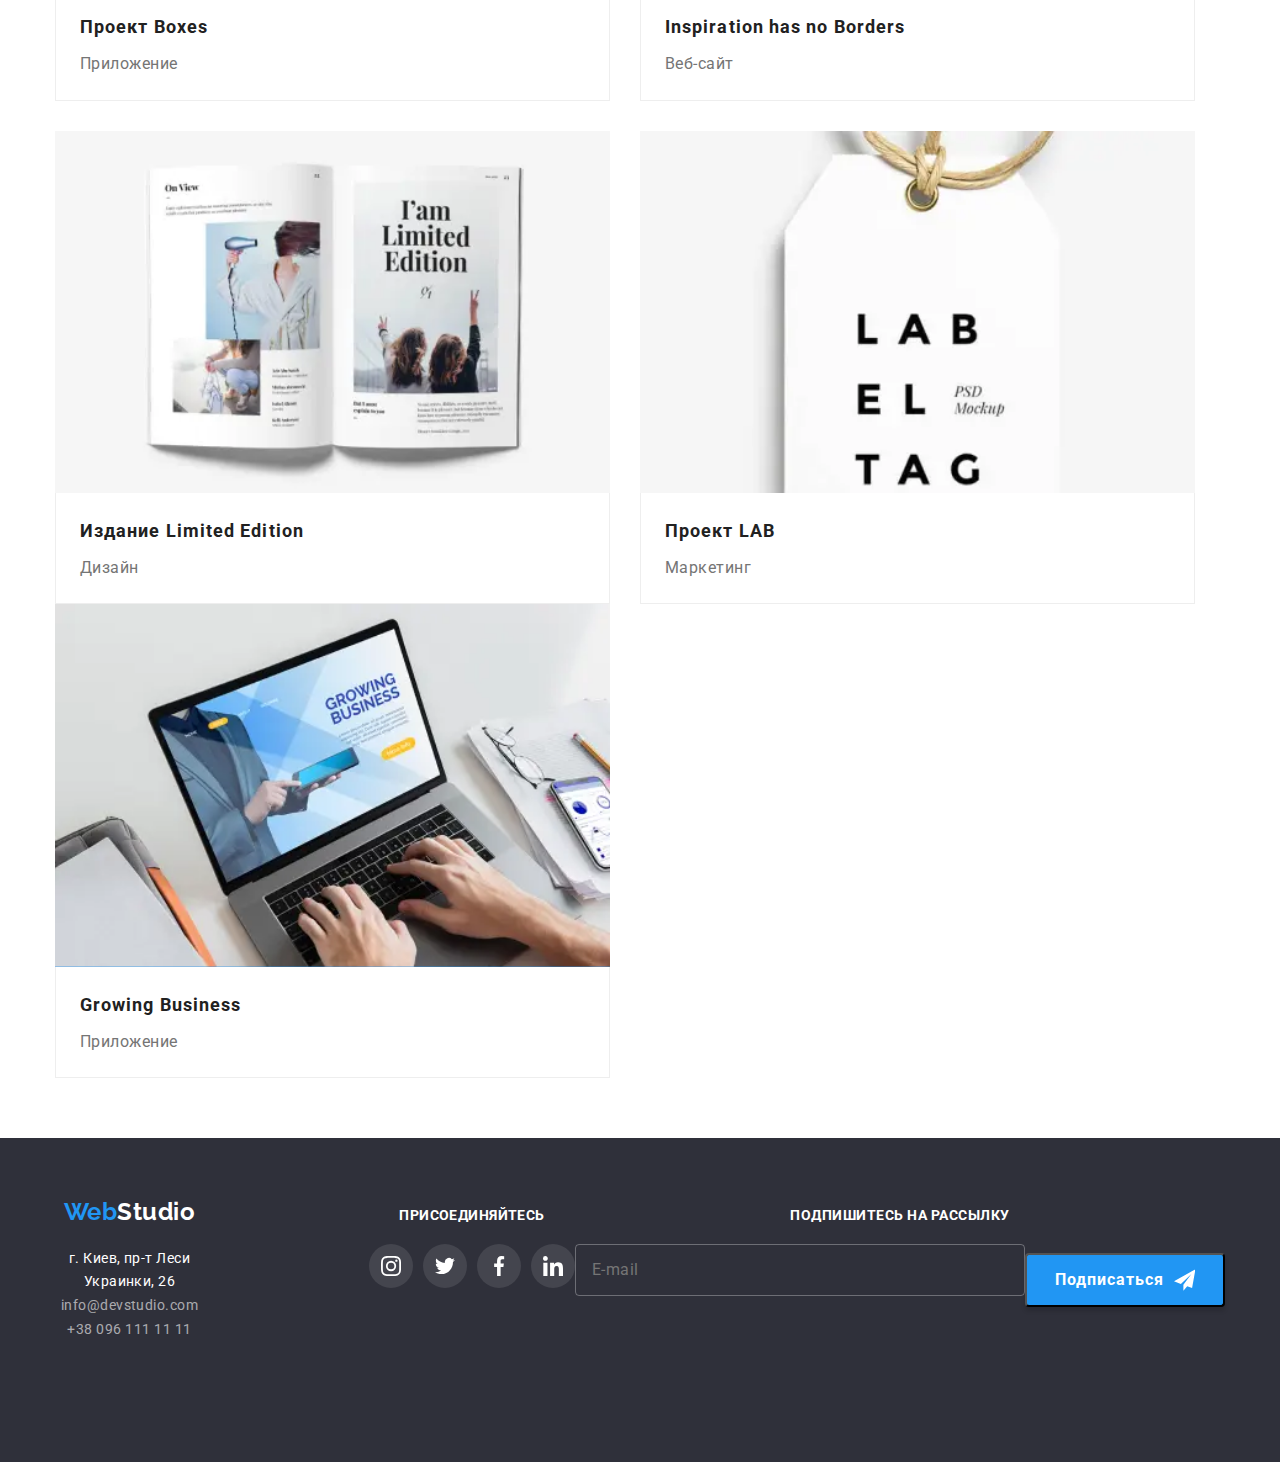
==== commit cd83fdd1: "1200" ====
--- a/portfolio.html
+++ b/portfolio.html
@@ -118,11 +118,35 @@
                                     <source srcset="./images/img1-480.webp 1x,
                                     ./images/img1-480@2x.webp 2x,
                                     ./images/img1-480@3x.webp 3x" type="image/webp">
+
+                                    <source srcset="./images/portfolio1-768.webp 1x,
+                                    ./images/portfolio1-768@2x.webp 2x,
+                                    ./images/portfolio1-768@3x.webp 3x"
+                                    media="(min-width: 768px)" 
+                                    type="image/webp">
+
+                                    <source srcset="./images/portfolio1-768.jpg 1x,
+                                    ./images/portfolio1-768@2x.jpg 2x,
+                                    ./images/portfolio1-768@3x.jpg 3x"
+                                    media="(min-width: 768px)">
+
+                                    <source srcset="./images/portfolio1-1200.webp 1x,
+                                    ./images/portfolio1-1200@2x.webp 2x,
+                                    ./images/portfolio1-12008@3x.webp 3x"
+                                    media="(min-width: 1200px)" 
+                                    type="image/webp">
+
+                                    <source srcset="./images/portfolio1-1200.jpg 1x,
+                                    ./images/portfolio1-1200@2x.jpg 2x,
+                                    ./images/portfolio1-1200@3x.jpg 3x"
+                                    media="(min-width: 1200px)">
+
                                     <img
                                     srcset="./images/img1-480@2x.jpg 2x,
                                     ./images/img1-480@3x.jpg 3x"
                                     src="./images/img1-480.jpg"
                                     alt="Дизайн веб-сайта Технокряк"
+                                    sizes="(min-width: 1200px) 370px, (min-width: 768px) 354px, (min-width: 480px) 450px"
                                 />
                                 </picture>
                                 <div class="overlay">
@@ -150,11 +174,35 @@
                                     <source srcset="./images/img2-480.webp 1x,
                                     ./images/img2-480@2x.webp 2x,
                                     ./images/img2-480@3x.webp 3x" type="image/webp">
+
+                                    <source srcset="./images/portfolio2-768.webp 1x,
+                                    ./images/portfolio2-768@2x.webp 2x,
+                                    ./images/portfolio2-768@3x.webp 3x"
+                                    media="(min-width: 768px)" 
+                                    type="image/webp">
+
+                                    <source srcset="./images/portfolio2-768.jpg 1x,
+                                    ./images/portfolio2-768@2x.jpg 2x,
+                                    ./images/portfolio2-768@3x.jpg 3x"
+                                    media="(min-width: 768px)">
+
+                                    <source srcset="./images/portfolio2-1200.webp 1x,
+                                    ./images/portfolio2-1200@2x.webp 2x,
+                                    ./images/portfolio2-12008@3x.webp 3x"
+                                    media="(min-width: 1200px)" 
+                                    type="image/webp">
+
+                                    <source srcset="./images/portfolio2-1200.jpg 1x,
+                                    ./images/portfolio2-1200@2x.jpg 2x,
+                                    ./images/portfolio2-1200@3x.jpg 3x"
+                                    media="(min-width: 1200px)">
+
                                     <img
                                     srcset="./images/img2-480@2x.jpg 2x,
                                     ./images/img2-480@3x.jpg 3x"
                                     src="./images/img2-480.jpg"
                                     alt="Пример дизайна постера"
+                                    sizes="(min-width: 1200px) 370px, (min-width: 768px) 354px, (min-width: 480px) 450px"
                                 />
                                 </picture>
                                 <div class="overlay">
@@ -182,6 +230,29 @@
                                     <source srcset="./images/img3-480.webp 1x,
                                     ./images/img3-480@2x.webp 2x,
                                     ./images/img3-480@3x.webp 3x" type="image/webp">
+
+                                    <source srcset="./images/portfolio3-768.webp 1x,
+                                    ./images/portfolio3-768@2x.webp 2x,
+                                    ./images/portfolio3-768@3x.webp 3x"
+                                    media="(min-width: 768px)" 
+                                    type="image/webp">
+
+                                    <source srcset="./images/portfolio3-768.jpg 1x,
+                                    ./images/portfolio3-768@2x.jpg 2x,
+                                    ./images/portfolio3-768@3x.jpg 3x"
+                                    media="(min-width: 768px)">
+
+                                    <source srcset="./images/portfolio3-1200.webp 1x,
+                                    ./images/portfolio3-1200@2x.webp 2x,
+                                    ./images/portfolio3-12008@3x.webp 3x"
+                                    media="(min-width: 1200px)" 
+                                    type="image/webp">
+
+                                    <source srcset="./images/portfolio3-1200.jpg 1x,
+                                    ./images/portfolio3-1200@2x.jpg 2x,
+                                    ./images/portfolio3-1200@3x.jpg 3x"
+                                    media="(min-width: 1200px)">
+
                                     <img
                                     srcset="./images/img3-480@2x.jpg 2x,
                                     ./images/img3-480@3x.jpg 3x"
@@ -216,11 +287,34 @@
                                     <source srcset="./images/img4-480.webp 1x,
                                     ./images/img4-480@2x.webp 2x,
                                     ./images/img4-480@3x.webp 3x" type="image/webp">
+
+                                    <source srcset="./images/portfolio4-768.webp 1x,
+                                    ./images/portfolio4-768@2x.webp 2x,
+                                    ./images/portfolio4-768@3x.webp 3x"
+                                    media="(min-width: 768px)" 
+                                    type="image/webp">
+
+                                    <source srcset="./images/portfolio4-768.jpg 1x,
+                                    ./images/portfolio4-768@2x.jpg 2x,
+                                    ./images/portfolio4-768@3x.jpg 3x"
+                                    media="(min-width: 768px)">
+
+                                    <source srcset="./images/portfolio4-1200.webp 1x,
+                                    ./images/portfolio4-1200@2x.webp 2x,
+                                    ./images/portfolio4-12008@3x.webp 3x"
+                                    media="(min-width: 1200px)" 
+                                    type="image/webp">
+
+                                    <source srcset="./images/portfolio4-1200.jpg 1x,
+                                    ./images/portfolio4-1200@2x.jpg 2x,
+                                    ./images/portfolio4-1200@3x.jpg 3x"
+                                    media="(min-width: 1200px)">
                                     <img
                                     srcset="./images/img4-480@2x.jpg 2x,
                                     ./images/img4-480@3x.jpg 3x"
                                     src="./images/img4-480.jpg"
                                     alt="Дизайн проекта Prime"
+                                    sizes="(min-width: 1200px) 370px, (min-width: 768px) 354px, (min-width: 480px) 450px"
                                 />
                                 </picture>
                                 <div class="overlay">
@@ -250,11 +344,34 @@
                                     <source srcset="./images/img5-480.webp 1x,
                                     ./images/img5-480@2x.webp 2x,
                                     ./images/img5-480@3x.webp 3x" type="image/webp">
+
+                                    <source srcset="./images/portfolio5-768.webp 1x,
+                                    ./images/portfolio5-768@2x.webp 2x,
+                                    ./images/portfolio5-768@3x.webp 3x"
+                                    media="(min-width: 768px)" 
+                                    type="image/webp">
+
+                                    <source srcset="./images/portfolio5-768.jpg 1x,
+                                    ./images/portfolio5-768@2x.jpg 2x,
+                                    ./images/portfolio5-768@3x.jpg 3x"
+                                    media="(min-width: 768px)">
+
+                                    <source srcset="./images/portfolio5-1200.webp 1x,
+                                    ./images/portfolio5-1200@2x.webp 2x,
+                                    ./images/portfolio5-12008@3x.webp 3x"
+                                    media="(min-width: 1200px)" 
+                                    type="image/webp">
+
+                                    <source srcset="./images/portfolio5-1200.jpg 1x,
+                                    ./images/portfolio5-1200@2x.jpg 2x,
+                                    ./images/portfolio5-1200@3x.jpg 3x"
+                                    media="(min-width: 1200px)">
                                     <img
                                     srcset="./images/img5-480@2x.jpg 2x,
                                     ./images/img5-480@3x.jpg 3x"
                                     src="./images/img5-480.jpg"
                                     alt="Приложение Boxes"
+                                    sizes="(min-width: 1200px) 370px, (min-width: 768px) 354px, (min-width: 480px) 450px"
                                 />
                                 </picture>
                                 <div class="overlay">
@@ -284,11 +401,34 @@
                                     <source srcset="./images/img6-480.webp 1x,
                                     ./images/img6-480@2x.webp 2x,
                                     ./images/img6-480@3x.webp 3x" type="image/webp">
+
+                                    <source srcset="./images/portfolio6-768.webp 1x,
+                                    ./images/portfolio6-768@2x.webp 2x,
+                                    ./images/portfolio6-768@3x.webp 3x"
+                                    media="(min-width: 768px)" 
+                                    type="image/webp">
+
+                                    <source srcset="./images/portfolio6-768.jpg 1x,
+                                    ./images/portfolio6-768@2x.jpg 2x,
+                                    ./images/portfolio6-768@3x.jpg 3x"
+                                    media="(min-width: 768px)">
+
+                                    <source srcset="./images/portfolio6-1200.webp 1x,
+                                    ./images/portfolio6-1200@2x.webp 2x,
+                                    ./images/portfolio6-12008@3x.webp 3x"
+                                    media="(min-width: 1200px)" 
+                                    type="image/webp">
+
+                                    <source srcset="./images/portfolio6-1200.jpg 1x,
+                                    ./images/portfolio6-1200@2x.jpg 2x,
+                                    ./images/portfolio6-1200@3x.jpg 3x"
+                                    media="(min-width: 1200px)">
                                     <img
                                     srcset="./images/img6-480@2x.jpg 2x,
                                     ./images/img6-480@3x.jpg 3x"
                                     src="./images/img6-480.jpg"
                                     alt="Пример дизайна веб-сайта2"
+                                    sizes="(min-width: 1200px) 370px, (min-width: 768px) 354px, (min-width: 480px) 450px"
                                 />
                                 </picture>
                                 <div class="overlay">
@@ -318,11 +458,34 @@
                                     <source srcset="./images/img7-480.webp 1x,
                                     ./images/img7-480@2x.webp 2x,
                                     ./images/img7-480@3x.webp 3x" type="image/webp">
+
+                                    <source srcset="./images/portfolio7-768.webp 1x,
+                                    ./images/portfolio7-768@2x.webp 2x,
+                                    ./images/portfolio7-768@3x.webp 3x"
+                                    media="(min-width: 768px)" 
+                                    type="image/webp">
+
+                                    <source srcset="./images/portfolio7-768.jpg 1x,
+                                    ./images/portfolio7-768@2x.jpg 2x,
+                                    ./images/portfolio7-768@3x.jpg 3x"
+                                    media="(min-width: 768px)">
+
+                                    <source srcset="./images/portfolio7-1200.webp 1x,
+                                    ./images/portfolio7-1200@2x.webp 2x,
+                                    ./images/portfolio7-12008@3x.webp 3x"
+                                    media="(min-width: 1200px)" 
+                                    type="image/webp">
+
+                                    <source srcset="./images/portfolio7-1200.jpg 1x,
+                                    ./images/portfolio7-1200@2x.jpg 2x,
+                                    ./images/portfolio7-1200@3x.jpg 3x"
+                                    media="(min-width: 1200px)">
                                     <img
                                     srcset="./images/img7-480@2x.jpg 2x,
                                     ./images/img7-480@3x.jpg 3x"
                                     src="./images/img7-480.jpg"
                                     alt="Дизайн издания Limited Edition"
+                                    sizes="(min-width: 1200px) 370px, (min-width: 768px) 354px, (min-width: 480px) 450px"
                                 />
                                 </picture>
                                 <div class="overlay">
@@ -350,11 +513,34 @@
                                     <source srcset="./images/img8-480.webp 1x,
                                     ./images/img8-480@2x.webp 2x,
                                     ./images/img8-480@3x.webp 3x" type="image/webp">
+
+                                    <source srcset="./images/portfolio8-768.webp 1x,
+                                    ./images/portfolio8-768@2x.webp 2x,
+                                    ./images/portfolio8-768@3x.webp 3x"
+                                    media="(min-width: 768px)" 
+                                    type="image/webp">
+
+                                    <source srcset="./images/portfolio8-768.jpg 1x,
+                                    ./images/portfolio8-768@2x.jpg 2x,
+                                    ./images/portfolio8-768@3x.jpg 3x"
+                                    media="(min-width: 768px)">
+
+                                    <source srcset="./images/portfolio8-1200.webp 1x,
+                                    ./images/portfolio8-1200@2x.webp 2x,
+                                    ./images/portfolio8-12008@3x.webp 3x"
+                                    media="(min-width: 1200px)" 
+                                    type="image/webp">
+
+                                    <source srcset="./images/portfolio8-1200.jpg 1x,
+                                    ./images/portfolio8-1200@2x.jpg 2x,
+                                    ./images/portfolio8-1200@3x.jpg 3x"
+                                    media="(min-width: 1200px)">
                                     <img
                                     srcset="./images/img8-480@2x.jpg 2x,
                                     ./images/img8-480@3x.jpg 3x"
                                     src="./images/img8-480.jpg"
                                     alt="Дизайн проекта LAB"
+                                    sizes="(min-width: 1200px) 370px, (min-width: 768px) 354px, (min-width: 480px) 450px"
                                 />
                                 </picture>
                                 <div class="overlay">
@@ -382,11 +568,34 @@
                                     <source srcset="./images/img9-480.webp 1x,
                                     ./images/img9-480@2x.webp 2x,
                                     ./images/img9-480@3x.webp 3x" type="image/webp">
+
+                                    <source srcset="./images/portfolio9-768.webp 1x,
+                                    ./images/portfolio9-768@2x.webp 2x,
+                                    ./images/portfolio9-768@3x.webp 3x"
+                                    media="(min-width: 768px)" 
+                                    type="image/webp">
+
+                                    <source srcset="./images/portfolio9-768.jpg 1x,
+                                    ./images/portfolio9-768@2x.jpg 2x,
+                                    ./images/portfolio9-768@3x.jpg 3x"
+                                    media="(min-width: 768px)">
+
+                                    <source srcset="./images/portfolio9-1200.webp 1x,
+                                    ./images/portfolio9-1200@2x.webp 2x,
+                                    ./images/portfolio9-12008@3x.webp 3x"
+                                    media="(min-width: 1200px)" 
+                                    type="image/webp">
+
+                                    <source srcset="./images/portfolio9-1200.jpg 1x,
+                                    ./images/portfolio9-1200@2x.jpg 2x,
+                                    ./images/portfolio9-1200@3x.jpg 3x"
+                                    media="(min-width: 1200px)">
                                     <img
                                     srcset="./images/img9-480@2x.jpg 2x,
                                     ./images/img9-480@3x.jpg 3x"
                                     src="./images/img9-480.jpg"
                                     alt=" Дизайн приложения Growing Business"
+                                    sizes="(min-width: 1200px) 370px, (min-width: 768px) 354px, (min-width: 480px) 450px"
                                 />
                                 </picture>
                                 <div class="overlay">
--- a/css/main.min.css
+++ b/css/main.min.css
@@ -3,5 +3,5 @@
  Consolas,  'Liberation Mono',  Menlo,- monospace;font-size:1em}small{font-size:80%}sub,sup{font-size:75%;line-height:0;position:relative;vertical-align:baseline}sub{bottom:-0.25em}sup{top:-0.5em}table{text-indent:0;border-color:inherit}button,input,optgroup,select,textarea{font-family:inherit;font-size:100%;line-height:1.15;margin:0}button,select{text-transform:none}button,[type='button'],[type='reset'],[type='submit']{-webkit-appearance:button}::-moz-focus-inner{border-style:none;padding:0}:-moz-focusring{outline:1px dotted ButtonText}:-moz-ui-invalid{box-shadow:none}legend{padding:0}progress{vertical-align:baseline}::-webkit-inner-spin-button,::-webkit-outer-spin-button{height:auto}[type='search']{-webkit-appearance:textfield;outline-offset:-2px}::-webkit-search-decoration{-webkit-appearance:none}::-webkit-file-upload-button{-webkit-appearance:button;font:inherit}summary{display:list-item}body{color:#757575;background-color:#fff;font-family:Roboto,sans-serif;letter-spacing:0.03em}body.modal-open{overflow:hidden}h1,h2,h3{margin-top:0;margin-bottom:0}h3{margin-bottom:10px}a{text-decoration:none;font-style:normal}ul{list-style:none;padding-left:0;margin-top:0;margin-bottom:0}img{display:block;width:100%;height:auto}.container{padding-left:15px;padding-right:15px;margin:0 auto}@media screen and (min-width: 480px){.container{width:480px}}@media screen and (min-width: 768px){.container{width:768px}}@media screen and (min-width: 1200px){.container{width:1200px}}.header{position:relative}.main-nav{padding-top:16px;padding-bottom:16px;display:flex;align-items:center}.menu-button{display:inline-flex;margin-left:278px;width:40px;height:40px;padding:12px 8px;background-color:transparent;border:none}.menu-icon{width:25px;height:18px}.menu-close{width:18px;height:18px;display:block;fill:currentColor}.menu-button.is-open .menu-close{display:none}.menu-open{width:24px;height:16px;display:none;fill:currentColor}.menu-button.is-open .menu-open{display:block}.menu-container{position:absolute;top:100%;left:0;width:100%;display:none;z-index:1;background-color:#fff;border-top:1px solid #ECECEC;box-shadow:0px 4px 8px rgba(0,0,0,0.04),0px 2px 4px rgba(0,0,0,0.08),0px 1px 3px rgba(0,0,0,0.16)}.menu-container.is-open{display:block;padding-top:60px;padding-bottom:60px}.nav-list{text-align:center;font-weight:500;font-size:18px;line-height:1.17;letter-spacing:0.02em;padding-left:0;margin-bottom:60px}.nav-list__item:not(:last-child){margin-bottom:40px}.nav-list__link{position:relative;display:inline-block;color:#212121;padding-bottom:8px}.nav-list__link:visited{color:#212121}.nav-list__link,.address-list__link{transition:color 250ms cubic-bezier(0.4, 0, 0.2, 1)}.menu-button:hover,.menu-button:focus,.nav-list__link:hover,.nav-list__link:focus,.nav-list__link.current,.address-list__link:hover,.address-list__link:focus{color:#2196f3}.nav-list__link.current::after{position:absolute;left:0;bottom:0;display:flex;content:"";width:100%;height:4px;background-color:#2196f3;border-radius:2px}.address-list{text-align:center}.address-list__item:not(:last-child){margin-bottom:16px}.address-list__link{display:inline-flex;align-items:center;color:#757575;font-weight:500;font-size:18px;line-height:1.17;letter-spacing:0.02em}.icon-mail,.icon-phone{fill:currentColor;width:16px;height:12px;margin-right:10px}.icon-phone{width:10px;height:16px}.logo{color:#212121;font-family:Raleway,sans-serif;font-weight:700;font-size:24px;line-height:1.17}.accent{color:#2196f3}.button{display:flex;justify-content:center;align-items:center;margin:auto;padding:10px 28px;width:200px;color:#fff;background-color:#2196f3;box-shadow:0px 4px 4px rgba(0,0,0,0.15);border-radius:4px;font-style:normal;font-weight:700;font-size:16px;line-height:1.87;letter-spacing:0.06em;cursor:pointer}.hero{max-width:1600px;height:400px;margin-right:auto;margin-left:auto;text-align:center;padding-top:118px;padding-bottom:118px;background-color:#2f303a;background-image:linear-gradient(to right, rgba(47,48,58,0.4), rgba(47,48,58,0.4)),url(../images/header-480.jpg);background-position:center;background-size:cover;background-repeat:no-repeat}@media screen and (min-device-pixel-ratio: 2), screen and (min-resolution: 192dpi), screen and (min-resolution: 2dppx){.hero{background-image:linear-gradient(to right, rgba(47,48,58,0.4), rgba(47,48,58,0.4)),url(../images/header-480@2x.jpg)}}@media screen and (min-device-pixel-ratio: 3), screen and (min-resolution: 288dpi), screen and (min-resolution: 3dppx){.hero{background-image:linear-gradient(to right, rgba(47,48,58,0.4), rgba(47,48,58,0.4)),url(../images/header-480@3x.jpg)}}@media screen and (min-width: 768px){.hero{background-image:linear-gradient(to right, rgba(47,48,58,0.4), rgba(47,48,58,0.4)),url(../images/header-768.jpg);background-position:center;background-size:cover;background-repeat:no-repeat}}@media screen and (min-width: 768px) and (min-device-pixel-ratio: 2), screen and (min-width: 768px) and (min-resolution: 192dpi), screen and (min-width: 768px) and (min-resolution: 2dppx){.hero{background-image:linear-gradient(to right, rgba(47,48,58,0.4), rgba(47,48,58,0.4)),url(../images/header-768@2x.jpg)}}@media screen and (min-width: 768px) and (min-device-pixel-ratio: 3), screen and (min-width: 768px) and (min-resolution: 288dpi), screen and (min-width: 768px) and (min-resolution: 3dppx){.hero{background-image:linear-gradient(to right, rgba(47,48,58,0.4), rgba(47,48,58,0.4)),url(../images/header-768@3x.jpg)}}@media screen and (min-width: 1200px){.hero{background-image:linear-gradient(to right, rgba(47,48,58,0.4), rgba(47,48,58,0.4)),url(../images/header-1200.jpg);background-position:center;background-size:cover;background-repeat:no-repeat}}@media screen and (min-width: 1200px) and (min-device-pixel-ratio: 2), screen and (min-width: 1200px) and (min-resolution: 192dpi), screen and (min-width: 1200px) and (min-resolution: 2dppx){.hero{background-image:linear-gradient(to right, rgba(47,48,58,0.4), rgba(47,48,58,0.4)),url(../images/header-1200@2x.jpg)}}@media screen and (min-width: 1200px) and (min-device-pixel-ratio: 3), screen and (min-width: 1200px) and (min-resolution: 288dpi), screen and (min-width: 1200px) and (min-resolution: 3dppx){.hero{background-image:linear-gradient(to right, rgba(47,48,58,0.4), rgba(47,48,58,0.4)),url(../images/header-1200@3x.jpg)}}.hero__title{color:#fff;font-weight:900;font-size:26px;line-height:1.61;letter-spacing:0.06em;margin-top:0;margin-bottom:30px}.features .container{padding:60px 15px}.features-list__item{width:450px}.features-list__item:not(:last-child){margin-bottom:30px}.icon-background{display:flex;justify-content:center;align-items:center;width:450px;height:120px;margin-bottom:30px;background-color:#f5f4fa}.features__icon{width:70px;height:70px}.features__title{text-align:center;text-transform:uppercase;color:#212121;font-weight:700;font-size:14px;line-height:1.14}.features__description{font-weight:400;font-size:14px;line-height:1.7;margin-top:0;margin-bottom:0}.about-us .container{display:none;padding-bottom:94px}@media screen and (min-width: 1200px){.about-us .container{display:block}}.about-us__title{color:#212121;font-weight:700;font-size:28px;line-height:1.18;text-align:center;margin-bottom:30px}.about-us__list{display:flex;padding:0;margin:0}.about-us__item{position:relative;width:370px}.about-us__item:not(:last-child){margin-right:30px}.about-us__description{position:absolute;left:0;bottom:0%;display:inline-flex;justify-content:center;align-items:center;width:370px;height:70px;margin-top:0;margin-bottom:0;color:#fff;background-color:rgba(47,48,58,0.8);font-style:normal;font-weight:700;font-size:14px;line-height:1.14;letter-spacing:0.03em;text-transform:uppercase}.about-team{padding-top:60px;padding-bottom:60px;background-color:#f5f4fa}.about-team__item{background-color:#fff;box-shadow:0px 1px 3px rgba(0,0,0,0.12),0px 1px 1px rgba(0,0,0,0.14),0px 2px 1px rgba(0,0,0,0.2);border-radius:0px 0px 4px 4px}.about-team__item:not(:last-child){margin-bottom:30px}.team-card{padding-top:30px;padding-bottom:24px;text-align:center}.name{margin-bottom:10px;color:#212121;font-weight:500;font-size:16px;line-height:1.9}.position{margin-top:0;margin-bottom:16px;font-weight:400;font-size:16px;line-height:1.9}.social-list{display:flex;justify-content:center}.social-list__item:not(:last-child){margin-right:10px}.social-list__link{display:flex;justify-content:center;align-items:center;color:#afb1b8;width:44px;height:44px;border-radius:50%;transition:background-color 250ms cubic-bezier(0.4, 0, 0.2, 1),color 250ms cubic-bezier(0.4, 0, 0.2, 1)}.social-list__link:visited{color:#afb1b8}.social-list__link:hover,.social-list__link:focus{background-color:#2196f3;color:#fff}.social-list__icon{fill:currentColor;width:20px;height:20px}.client{padding-top:60px;padding-bottom:60px}.client-list{display:flex;flex-wrap:wrap;justify-content:center;margin-right:-15px;margin-left:-15px}.client-list__item{flex-basis:calc((100% - 4 * 15px) / 2);margin:15px}.client-list__item:nth-child(-n+2){margin-top:0}.client-list__item:nth-last-child(-n+2){margin-bottom:0}.client-list__link{display:flex;justify-content:center;align-items:center;color:#afb1b8;height:90px;border:1px solid #afb1b8;border-radius:4px;transition:border-color 250ms cubic-bezier(0.4, 0, 0.2, 1),color 250ms cubic-bezier(0.4, 0, 0.2, 1)}.client-list__link:visited{color:#afb1b8}.client-list__link:hover,.client-list__link:focus{border-color:#2196f3;color:#2196f3}.client-list__icon{width:90px;height:45px;fill:currentColor}.backdrop.is-hidden{opacity:0;pointer-events:none}.backdrop{position:fixed;top:0;left:0;width:100%;height:100%;padding:93px 15px;background-color:rgba(0,0,0,0.2);opacity:1;transition:opacity 250ms cubic-bezier(0.4, 0, 0.2, 1);overflow-y:scroll}.modal{position:relative;padding:40px;background-color:#fff}.close{position:absolute;top:8px;right:8px;padding:8px;width:30px;height:30px;color:#000000;background-color:transparent;border:1px solid rgba(0,0,0,0.1);border-radius:50%}.iconClose{position:absolute;top:50%;left:50%;transform:translate(-50%, -50%);width:18px;height:18px;transition:fill 250ms cubic-bezier(0.4, 0, 0.2, 1)}.close:hover .iconClose,.close:focus .iconClose{fill:#2196f3}.inputField{display:block;margin-bottom:10px}.inputBox{position:relative;color:#212121;transition:color 250ms cubic-bezier(0.4, 0, 0.2, 1)}.inputBox:focus-within{color:#2196f3}.form-modal__title{margin-top:0;margin-bottom:12px;color:#212121;font-style:normal;font-weight:700;font-size:20px;line-height:1.5;text-align:center;letter-spacing:0.03em}.inputTitle{display:block;margin-top:0;margin-bottom:4px;font-style:normal;font-weight:400;font-size:12px;line-height:1.16;letter-spacing:0.01em}.inputBox input{width:100%;padding:11px 0 11px 42px;border:1px solid rgba(33,33,33,0.2);border-radius:4px;transition:border-color 250ms cubic-bezier(0.4, 0, 0.2, 1)}.form-modal input:focus,.textareaField textarea:focus{border-color:#2196f3;cursor:pointer;outline:0}.iconFormModal{position:absolute;top:50%;left:12px;transform:translateY(-50%);width:18px;height:18px;fill:currentColor}.textareaField{margin-bottom:20px}.textarea{width:100%;padding:12px 16px;resize:none;border:1px solid rgba(33,33,33,0.2);border-radius:4px;transition:border-color 250ms cubic-bezier(0.4, 0, 0.2, 1)}.textarea::placeholder{font-size:14px;line-height:1.14;color:rgba(117,117,117,0.5)}.checkboxField{display:flex;justify-content:center;align-items:center;margin-bottom:30px;cursor:pointer}input:checked+.agreement::before{background-color:#2196f3;background-image:url(../images/icon-check.svg);background-origin:border-box}.visually-hidden{position:absolute;clip:rect(0 0 0 0);width:1px;height:1px;margin:-1px}.agreement::before{content:"";display:inline-block;margin-right:8px;width:16px;height:15px;background-image:url(../images/square.svg);background-size:contain;background-repeat:no-repeat;background-position:center}.agreement{display:flex;align-items:center;font-weight:400;font-size:12px;line-height:1.7;letter-spacing:0.03em}.checkboxField a{color:#2196f3;text-decoration:underline}footer{background-color:#2f303a}footer .container{padding-top:60px;padding-bottom:60px}.footer-address{margin-bottom:60px;text-align:center}.footer__logo{display:inline-block;margin-right:0;margin-bottom:20px;color:#fff}.footer-address__list{font-style:normal}.footer-address__link,.footer-address__item{color:rgba(255,255,255,0.6);font-weight:400;font-size:14px;line-height:1.7}.footer-address__item{color:#fff}.footer-social{margin-bottom:60px;text-align:center}.footer-social__title{margin-top:0;margin-bottom:20px;color:#fff;font-weight:700;font-size:14px;line-height:1.14;letter-spacing:0.03em;text-transform:uppercase}.footer-social__link{background-color:rgba(255,255,255,0.1);transition:background-color 250ms cubic-bezier(0.4, 0, 0.2, 1)}.footer-social__icon{fill:#fff}.footer-form{text-align:center}.footer-form__title{display:block;margin-top:0;margin-bottom:20px;font-style:normal;font-weight:700;font-size:14px;line-height:1.14;text-transform:uppercase;color:#fff}.mail-form__input{width:450px;padding:15px 0 15px 16px;margin-bottom:20px;background-color:transparent;font-style:normal;font-weight:400;font-size:16px;line-height:1.25;letter-spacing:0.03em;color:rgba(255,255,255,0.6);border:1px solid rgba(255,255,255,0.3);border-radius:4px}.button__icon{margin-left:10px;width:24px;height:24px}.portfolio.container{padding-top:60px;padding-bottom:60px;border-top:1px solid #ececec}.button-list{display:flex;flex-wrap:wrap;margin-top:0;margin-bottom:40px}.button-list__button{color:#212121;background-color:#f5f4fa;font-weight:500;font-size:16px;line-height:1.6;letter-spacing:0.03em;border-radius:4px;border-color:transparent;padding:6px 22px;cursor:pointer;transition:background-color 250ms cubic-bezier(0.4, 0, 0.2, 1),color 250ms cubic-bezier(0.4, 0, 0.2, 1),box-shadow 250ms cubic-bezier(0.4, 0, 0.2, 1)}.button-list__button:hover,.button-list__button:focus{color:#fff;background-color:#2196f3;box-shadow:0px 3px 1px rgba(0,0,0,0.1),0px 1px 2px rgba(0,0,0,0.08),0px 2px 2px rgba(0,0,0,0.12)}.button-list__item{margin-top:15px}.button-list__item:not(:last-child){margin-right:8px}.button-list__item:nth-child(-n+3){margin-top:0}.portfolio-list__item{margin-bottom:30px}.portfolio-list__link{display:block}.portfolio-list__link:hover,.portfolio-list__link:focus{box-shadow:0px 1px 1px rgba(0,0,0,0.12),0px 4px 4px rgba(0,0,0,0.06),1px 4px 6px rgba(0,0,0,0.16)}.portfolio-list__item:nth-child(3n){margin-right:0}.portfolio-list__item:nth-last-child(-n+3){margin-bottom:0}.card-content{border-right-width:1px;border-right-style:solid;border-right-color:#eeeeee;border-bottom-width:1px;border-bottom-style:solid;border-bottom-color:#eeeeee;border-left-width:1px;border-left-style:solid;border-left-color:#eeeeee;padding:20px 24px}.card-content__title{margin-bottom:4px;color:#212121;font-weight:700;font-size:18px;line-height:2;letter-spacing:0.06em}.card-content__description{margin:0;color:#757575;font-weight:400;font-size:16px;line-height:1.9;letter-spacing:0.03em}.thumb{position:relative;overflow:hidden}.overlay{position:absolute;top:0;left:0;transform:translateY(100%);transition:transform 250ms cubic-bezier(0.4, 0, 0.2, 1);width:100%;height:100%;padding:77px 24px;background-color:rgba(33,150,243,0.9)}.portfolio-list__link:hover .overlay{transform:translateY(0)}.overlay__description{margin-top:0;margin-bottom:0;font-style:normal;font-weight:400;font-size:18px;line-height:1.56;letter-spacing:0.03em;color:#fff}
+ monospace;font-size:1em}small{font-size:80%}sub,sup{font-size:75%;line-height:0;position:relative;vertical-align:baseline}sub{bottom:-0.25em}sup{top:-0.5em}table{text-indent:0;border-color:inherit}button,input,optgroup,select,textarea{font-family:inherit;font-size:100%;line-height:1.15;margin:0}button,select{text-transform:none}button,[type='button'],[type='reset'],[type='submit']{-webkit-appearance:button}::-moz-focus-inner{border-style:none;padding:0}:-moz-focusring{outline:1px dotted ButtonText}:-moz-ui-invalid{box-shadow:none}legend{padding:0}progress{vertical-align:baseline}::-webkit-inner-spin-button,::-webkit-outer-spin-button{height:auto}[type='search']{-webkit-appearance:textfield;outline-offset:-2px}::-webkit-search-decoration{-webkit-appearance:none}::-webkit-file-upload-button{-webkit-appearance:button;font:inherit}summary{display:list-item}body{color:#757575;background-color:#fff;font-family:Roboto,sans-serif;letter-spacing:0.03em}body.modal-open{overflow:hidden}h1,h2,h3{margin-top:0;margin-bottom:0}h3{margin-bottom:10px}a{text-decoration:none;font-style:normal}ul{list-style:none;padding-left:0;margin-top:0;margin-bottom:0}img{display:block;width:100%;height:auto}.container{padding-left:15px;padding-right:15px;margin:0 auto}@media screen and (min-width: 480px){.container{min-width:480px}}@media screen and (min-width: 768px){.container{width:768px}}@media screen and (min-width: 1200px){.container{width:1200px}}.header{position:relative}.main-nav{display:flex;justify-content:space-between;align-items:center}@media screen and (max-width: 767px){.main-nav{padding-top:16px;padding-bottom:16px}}.menu-button{display:inline-flex;width:40px;height:40px;padding:12px 8px;background-color:transparent;border:none}@media screen and (min-width: 768px){.menu-button{display:none}}.menu-icon{width:25px;height:18px}.menu-close{width:18px;height:18px;display:block;fill:currentColor}.menu-button.is-open .menu-close{display:none}.menu-open{width:24px;height:16px;display:none;fill:currentColor}.menu-button.is-open .menu-open{display:block}.menu-container{display:flex}@media screen and (max-width: 767px){.menu-container{position:absolute;top:100%;left:0;width:100%;display:none;z-index:1;background-color:#fff;border-top:1px solid #ECECEC;box-shadow:0px 4px 8px rgba(0,0,0,0.04),0px 2px 4px rgba(0,0,0,0.08),0px 1px 3px rgba(0,0,0,0.16)}}.menu-container.is-open{display:block;padding-top:60px;padding-bottom:60px}@media screen and (min-width: 768px){.site-nav{margin-right:85px;margin-left:87px}}@media screen and (min-width: 1200px){.site-nav{margin-right:305px;margin-left:93px}}.nav-list{text-align:center;font-weight:500;font-size:18px;line-height:1.17;letter-spacing:0.02em;padding-left:0}@media screen and (max-width: 767px){.nav-list{margin-bottom:60px}}@media screen and (min-width: 768px){.nav-list{display:flex;font-size:14px;line-height:1.14}}@media screen and (max-width: 767px){.nav-list__item:not(:last-child){margin-bottom:40px}}@media screen and (min-width: 768px){.nav-list__item:not(:last-child){margin-right:50px}}@media screen and (min-width: 768px){.nav-list__link{padding:32px 0}}.nav-list__link{position:relative;display:inline-block;color:#212121;padding-bottom:8px}@media screen and (min-width: 768px){.nav-list__link{padding-bottom:28px}}.nav-list__link:visited{color:#212121}.nav-list__link,.address-list__link{transition:color 250ms cubic-bezier(0.4, 0, 0.2, 1)}.menu-button:hover,.menu-button:focus,.nav-list__link:hover,.nav-list__link:focus,.nav-list__link.current,.address-list__link:hover,.address-list__link:focus{color:#2196f3}.nav-list__link.current::after{position:absolute;left:0;bottom:0;display:flex;content:"";width:100%;height:4px;background-color:#2196f3;border-radius:2px}@media screen and (max-width: 767px){.address-list{text-align:center}}@media screen and (min-width: 1200px){.address-list{display:flex}}@media screen and (max-width: 767px){.address-list__item:not(:last-child){margin-bottom:16px}}@media screen and (min-width: 1200px){.address-list__item:not(:last-child){margin-right:30px}}.address-list__link{display:inline-flex;align-items:center;color:#757575;font-weight:500;font-size:18px;line-height:1.17;letter-spacing:0.02em}@media screen and (min-width: 768px){.address-list__link{font-size:12px;line-height:1.16}}@media screen and (min-width: 1200px){.address-list__link{padding-top:32px}}.icon-mail,.icon-phone{fill:currentColor;width:16px;height:12px;margin-right:10px}.icon-phone{width:10px;height:16px}.logo{color:#212121;font-family:Raleway,sans-serif;font-weight:700;font-size:24px;line-height:1.17}.accent{color:#2196f3}.button{display:flex;justify-content:center;align-items:center;margin:auto;padding:10px 28px;width:200px;color:#fff;background-color:#2196f3;box-shadow:0px 4px 4px rgba(0,0,0,0.15);border-radius:4px;font-style:normal;font-weight:700;font-size:16px;line-height:1.87;letter-spacing:0.06em;cursor:pointer}.hero{max-width:1600px;height:400px;margin-right:auto;margin-left:auto;text-align:center;padding-top:118px;padding-bottom:118px;background-color:#2f303a;background-image:linear-gradient(to right, rgba(47,48,58,0.4), rgba(47,48,58,0.4)),url(../images/header-480.jpg);background-position:center;background-size:cover;background-repeat:no-repeat}@media screen and (min-device-pixel-ratio: 2), screen and (min-resolution: 192dpi), screen and (min-resolution: 2dppx){.hero{background-image:linear-gradient(to right, rgba(47,48,58,0.4), rgba(47,48,58,0.4)),url(../images/header-480@2x.jpg)}}@media screen and (min-device-pixel-ratio: 3), screen and (min-resolution: 288dpi), screen and (min-resolution: 3dppx){.hero{background-image:linear-gradient(to right, rgba(47,48,58,0.4), rgba(47,48,58,0.4)),url(../images/header-480@3x.jpg)}}@media screen and (min-width: 768px){.hero{background-image:linear-gradient(to right, rgba(47,48,58,0.4), rgba(47,48,58,0.4)),url(../images/header-768.jpg);background-position:center;background-size:cover;background-repeat:no-repeat}}@media screen and (min-width: 768px) and (min-device-pixel-ratio: 2), screen and (min-width: 768px) and (min-resolution: 192dpi), screen and (min-width: 768px) and (min-resolution: 2dppx){.hero{background-image:linear-gradient(to right, rgba(47,48,58,0.4), rgba(47,48,58,0.4)),url(../images/header-768@2x.jpg)}}@media screen and (min-width: 768px) and (min-device-pixel-ratio: 3), screen and (min-width: 768px) and (min-resolution: 288dpi), screen and (min-width: 768px) and (min-resolution: 3dppx){.hero{background-image:linear-gradient(to right, rgba(47,48,58,0.4), rgba(47,48,58,0.4)),url(../images/header-768@3x.jpg)}}@media screen and (min-width: 1200px){.hero{background-image:linear-gradient(to right, rgba(47,48,58,0.4), rgba(47,48,58,0.4)),url(../images/header-1200.jpg);background-position:center;background-size:cover;background-repeat:no-repeat}}@media screen and (min-width: 1200px) and (min-device-pixel-ratio: 2), screen and (min-width: 1200px) and (min-resolution: 192dpi), screen and (min-width: 1200px) and (min-resolution: 2dppx){.hero{background-image:linear-gradient(to right, rgba(47,48,58,0.4), rgba(47,48,58,0.4)),url(../images/header-1200@2x.jpg)}}@media screen and (min-width: 1200px) and (min-device-pixel-ratio: 3), screen and (min-width: 1200px) and (min-resolution: 288dpi), screen and (min-width: 1200px) and (min-resolution: 3dppx){.hero{background-image:linear-gradient(to right, rgba(47,48,58,0.4), rgba(47,48,58,0.4)),url(../images/header-1200@3x.jpg)}}.hero__title{color:#fff;font-weight:900;font-size:26px;line-height:1.61;letter-spacing:0.06em;margin-top:0;margin-bottom:30px}.features .container{padding-top:60px;padding-bottom:60px}@media screen and (min-width: 768px){.features-list{display:flex;flex-wrap:wrap}}.features-list__item:not(:last-child){margin-bottom:30px}@media screen and (min-width: 768px){.features-list__item:nth-last-child(-n+2){margin-bottom:0}.features-list__item:nth-child(2n+1){margin-right:30px}}@media screen and (min-width: 1200px){.features-list__item{width:270px}.features-list__item:not(:last-child){margin-right:30px}}.icon-background{display:flex;justify-content:center;align-items:center;height:120px;margin-bottom:30px;background-color:#f5f4fa}.features__icon{width:70px;height:70px}.features__title{text-align:center;text-transform:uppercase;color:#212121;font-weight:700;font-size:14px;line-height:1.14}.features__description{font-weight:400;font-size:14px;line-height:1.7;margin-top:0;margin-bottom:0}.about-us .container{display:none;padding-bottom:94px}@media screen and (min-width: 1200px){.about-us .container{display:block}}.about-us__title{color:#212121;font-weight:700;font-size:28px;line-height:1.18;text-align:center;margin-bottom:30px}.about-us__list{display:flex;padding:0;margin:0}.about-us__item{position:relative;width:370px}.about-us__item:not(:last-child){margin-right:30px}.about-us__description{position:absolute;left:0;bottom:0%;display:inline-flex;justify-content:center;align-items:center;width:370px;height:70px;margin-top:0;margin-bottom:0;color:#fff;background-color:rgba(47,48,58,0.8);font-style:normal;font-weight:700;font-size:14px;line-height:1.14;letter-spacing:0.03em;text-transform:uppercase}.about-team{padding-top:60px;padding-bottom:60px;background-color:#f5f4fa}@media screen and (min-width: 768px){.about-team__list{display:flex;flex-wrap:wrap}}.about-team__item{background-color:#fff;box-shadow:0px 1px 3px rgba(0,0,0,0.12),0px 1px 1px rgba(0,0,0,0.14),0px 2px 1px rgba(0,0,0,0.2);border-radius:0px 0px 4px 4px}@media screen and (max-width: 767px){.about-team__item:not(:last-child){margin-bottom:30px}}@media screen and (min-width: 768px){.about-team__item{width:354px}.about-team__item:nth-child(2n+1){margin-right:30px}.about-team__item:nth-last-child(-n+2){margin-bottom:0}}@media screen and (min-width: 1200px){.about-team__item{width:270px}.about-team__item:not(:last-child){margin-right:30px}}.team-card{padding-top:30px;padding-bottom:24px;text-align:center}.name{margin-bottom:10px;color:#212121;font-weight:500;font-size:16px;line-height:1.9}.position{margin-top:0;margin-bottom:16px;font-weight:400;font-size:16px;line-height:1.9}.social-list{display:flex;justify-content:center}.social-list__item:not(:last-child){margin-right:10px}.social-list__link{display:flex;justify-content:center;align-items:center;color:#afb1b8;width:44px;height:44px;border-radius:50%;transition:background-color 250ms cubic-bezier(0.4, 0, 0.2, 1),color 250ms cubic-bezier(0.4, 0, 0.2, 1)}.social-list__link:visited{color:#afb1b8}.social-list__link:hover,.social-list__link:focus{background-color:#2196f3;color:#fff}.social-list__icon{fill:currentColor;width:20px;height:20px}.client{padding-top:60px;padding-bottom:60px}.client-list{display:flex;flex-wrap:wrap;justify-content:center;margin-right:-15px;margin-left:-15px}@media screen and (min-width: 1200px){.client-list{flex-wrap:nowrap}}.client-list__item{flex-basis:calc((100% - 4 * 15px) / 2);margin:15px}.client-list__item:nth-child(-n+2){margin-top:0}.client-list__item:nth-last-child(-n+2){margin-bottom:0}@media screen and (min-width: 768px){.client-list__item{flex-basis:calc((100% - 6 * 15px) / 3)}.client-list__item:nth-child(-n+3){margin-top:0}.client-list__item:nth-last-child(-n+3){margin-bottom:0}}@media screen and (min-width: 1200px){.client-list__item{margin-top:0;margin-bottom:0}}.client-list__link{display:flex;justify-content:center;align-items:center;color:#afb1b8;height:90px;border:1px solid #afb1b8;border-radius:4px;transition:border-color 250ms cubic-bezier(0.4, 0, 0.2, 1),color 250ms cubic-bezier(0.4, 0, 0.2, 1)}.client-list__link:visited{color:#afb1b8}.client-list__link:hover,.client-list__link:focus{border-color:#2196f3;color:#2196f3}.client-list__icon{width:90px;height:45px;fill:currentColor}.backdrop.is-hidden{opacity:0;pointer-events:none}.backdrop{position:fixed;top:0;left:0;width:100%;height:100%;padding:93px 15px;background-color:rgba(0,0,0,0.2);opacity:1;transition:opacity 250ms cubic-bezier(0.4, 0, 0.2, 1);overflow-y:scroll}@media screen and (min-width: 768px){.backdrop{padding:208px 159px}}.modal{position:relative;padding:40px;background-color:#fff}.close{position:absolute;top:8px;right:8px;padding:8px;width:30px;height:30px;color:#000000;background-color:transparent;border:1px solid rgba(0,0,0,0.1);border-radius:50%}.iconClose{position:absolute;top:50%;left:50%;transform:translate(-50%, -50%);width:18px;height:18px;transition:fill 250ms cubic-bezier(0.4, 0, 0.2, 1)}.close:hover .iconClose,.close:focus .iconClose{fill:#2196f3}.inputField{display:block;margin-bottom:10px}.inputBox{position:relative;color:#212121;transition:color 250ms cubic-bezier(0.4, 0, 0.2, 1)}.inputBox:focus-within{color:#2196f3}.form-modal__title{margin-top:0;margin-bottom:12px;color:#212121;font-style:normal;font-weight:700;font-size:20px;line-height:1.5;text-align:center;letter-spacing:0.03em}.inputTitle{display:block;margin-top:0;margin-bottom:4px;font-style:normal;font-weight:400;font-size:12px;line-height:1.16;letter-spacing:0.01em}.inputBox input{width:100%;padding:11px 0 11px 42px;border:1px solid rgba(33,33,33,0.2);border-radius:4px;transition:border-color 250ms cubic-bezier(0.4, 0, 0.2, 1)}.form-modal input:focus,.textareaField textarea:focus{border-color:#2196f3;cursor:pointer;outline:0}.iconFormModal{position:absolute;top:50%;left:12px;transform:translateY(-50%);width:18px;height:18px;fill:currentColor}.textareaField{margin-bottom:20px}.textarea{width:100%;padding:12px 16px;resize:none;border:1px solid rgba(33,33,33,0.2);border-radius:4px;transition:border-color 250ms cubic-bezier(0.4, 0, 0.2, 1)}.textarea::placeholder{font-size:14px;line-height:1.14;color:rgba(117,117,117,0.5)}.checkboxField{display:flex;justify-content:center;align-items:center;margin-bottom:30px;cursor:pointer}input:checked+.agreement::before{background-color:#2196f3;background-image:url(../images/icon-check.svg);background-origin:border-box}.visually-hidden{position:absolute;clip:rect(0 0 0 0);width:1px;height:1px;margin:-1px}.agreement::before{content:"";display:inline-block;margin-right:8px;width:16px;height:15px;background-image:url(../images/square.svg);background-size:contain;background-repeat:no-repeat;background-position:center}.agreement{display:flex;align-items:center;font-weight:400;font-size:12px;line-height:1.7;letter-spacing:0.03em}.checkboxField a{color:#2196f3;text-decoration:underline}footer{background-color:#2f303a}footer .container{padding-top:60px;padding-bottom:60px}@media screen and (min-width: 768px){footer .container{display:flex;flex-wrap:wrap;justify-content:center}}@media screen and (min-width: 1200px){footer .container{justify-content:space-between;align-items:baseline;flex-wrap:nowrap}}.footer-address{margin-bottom:60px;text-align:center}@media screen and (min-width: 768px){.footer-address{margin-right:165px}}.footer__logo{display:inline-block;margin-right:0;margin-bottom:20px;color:#fff}.footer-address__list{font-style:normal}.footer-address__link,.footer-address__item{color:rgba(255,255,255,0.6);font-weight:400;font-size:14px;line-height:1.7}.footer-address__item{color:#fff}.footer-social{margin-bottom:60px;text-align:center}.footer-social__title{margin-top:0;margin-bottom:20px;color:#fff;font-weight:700;font-size:14px;line-height:1.14;letter-spacing:0.03em;text-transform:uppercase}.footer-social__link{background-color:rgba(255,255,255,0.1);transition:background-color 250ms cubic-bezier(0.4, 0, 0.2, 1)}.footer-social__icon{fill:#fff}.footer-form{text-align:center}.footer-form__title{display:block;margin-top:0;margin-bottom:20px;font-style:normal;font-weight:700;font-size:14px;line-height:1.14;text-transform:uppercase;color:#fff}@media screen and (min-width: 1200px){.mail-form{display:flex;align-items:center}}.mail-form__input{width:450px;padding:15px 16px 15px 16px;margin-bottom:20px;background-color:transparent;font-style:normal;font-weight:400;font-size:16px;line-height:1.25;letter-spacing:0.03em;color:rgba(255,255,255,0.6);border:1px solid rgba(255,255,255,0.3);border-radius:4px}.button__icon{margin-left:10px;width:24px;height:24px}.portfolio.container{padding-top:60px;padding-bottom:60px;border-top:1px solid #ececec}.button-list{display:flex;flex-wrap:wrap;margin-bottom:40px}@media screen and (min-width: 768px){.button-list{justify-content:center}}.button-list__button{color:#212121;background-color:#f5f4fa;font-weight:500;font-size:16px;line-height:1.6;letter-spacing:0.03em;border-radius:4px;border-color:transparent;padding:6px 22px;cursor:pointer;transition:background-color 250ms cubic-bezier(0.4, 0, 0.2, 1),color 250ms cubic-bezier(0.4, 0, 0.2, 1),box-shadow 250ms cubic-bezier(0.4, 0, 0.2, 1)}.button-list__button:hover,.button-list__button:focus{color:#fff;background-color:#2196f3;box-shadow:0px 3px 1px rgba(0,0,0,0.1),0px 1px 2px rgba(0,0,0,0.08),0px 2px 2px rgba(0,0,0,0.12)}@media screen and (max-width: 768px){.button-list__item{margin-top:15px}.button-list__item:nth-child(-n+3){margin-top:0}}.button-list__item:not(:last-child){margin-right:8px}.portfolio-list{display:flex;flex-wrap:wrap}.portfolio-list__item{margin-bottom:30px;min-height:404px}@media screen and (min-width: 768px){.portfolio-list__item{width:calc((100% - 4 * 15px) / 2);margin-right:30px}}.portfolio-list__link{display:block}.portfolio-list__link:hover,.portfolio-list__link:focus{box-shadow:0px 1px 1px rgba(0,0,0,0.12),0px 4px 4px rgba(0,0,0,0.06),1px 4px 6px rgba(0,0,0,0.16)}@media screen and (min-width: 768px){.portfolio-list__item:nth-child(2n){margin-right:0}}@media screen and (min-width: 1200px){.portfolio-list__item:nth-child(3n){margin-right:0}}@media screen and (min-width: 768px){.portfolio-list__item:last-child{margin-right:0;margin-bottom:0}}@media screen and (min-width: 1200px){.portfolio-list__item:nth-last-child(-n+3){margin-bottom:0}}.card-content{border-right-width:1px;border-right-style:solid;border-right-color:#eeeeee;border-bottom-width:1px;border-bottom-style:solid;border-bottom-color:#eeeeee;border-left-width:1px;border-left-style:solid;border-left-color:#eeeeee;padding:20px 24px}.card-content__title{margin-bottom:4px;color:#212121;font-weight:700;font-size:18px;line-height:2;letter-spacing:0.06em}.card-content__description{margin:0;color:#757575;font-weight:400;font-size:16px;line-height:1.9;letter-spacing:0.03em}.thumb{position:relative;overflow:hidden}.overlay{position:absolute;top:0;left:0;transform:translateY(100%);transition:transform 250ms cubic-bezier(0.4, 0, 0.2, 1);width:100%;height:100%;padding:77px 24px;background-color:rgba(33,150,243,0.9)}.portfolio-list__link:hover .overlay{transform:translateY(0)}@media screen and (min-width: 768px){.overlay{padding:49px 24px}}.overlay__description{margin-top:0;margin-bottom:0;font-style:normal;font-weight:400;font-size:18px;line-height:1.56;letter-spacing:0.03em;color:#fff}
 /*# sourceMappingURL=main.min.css.map */